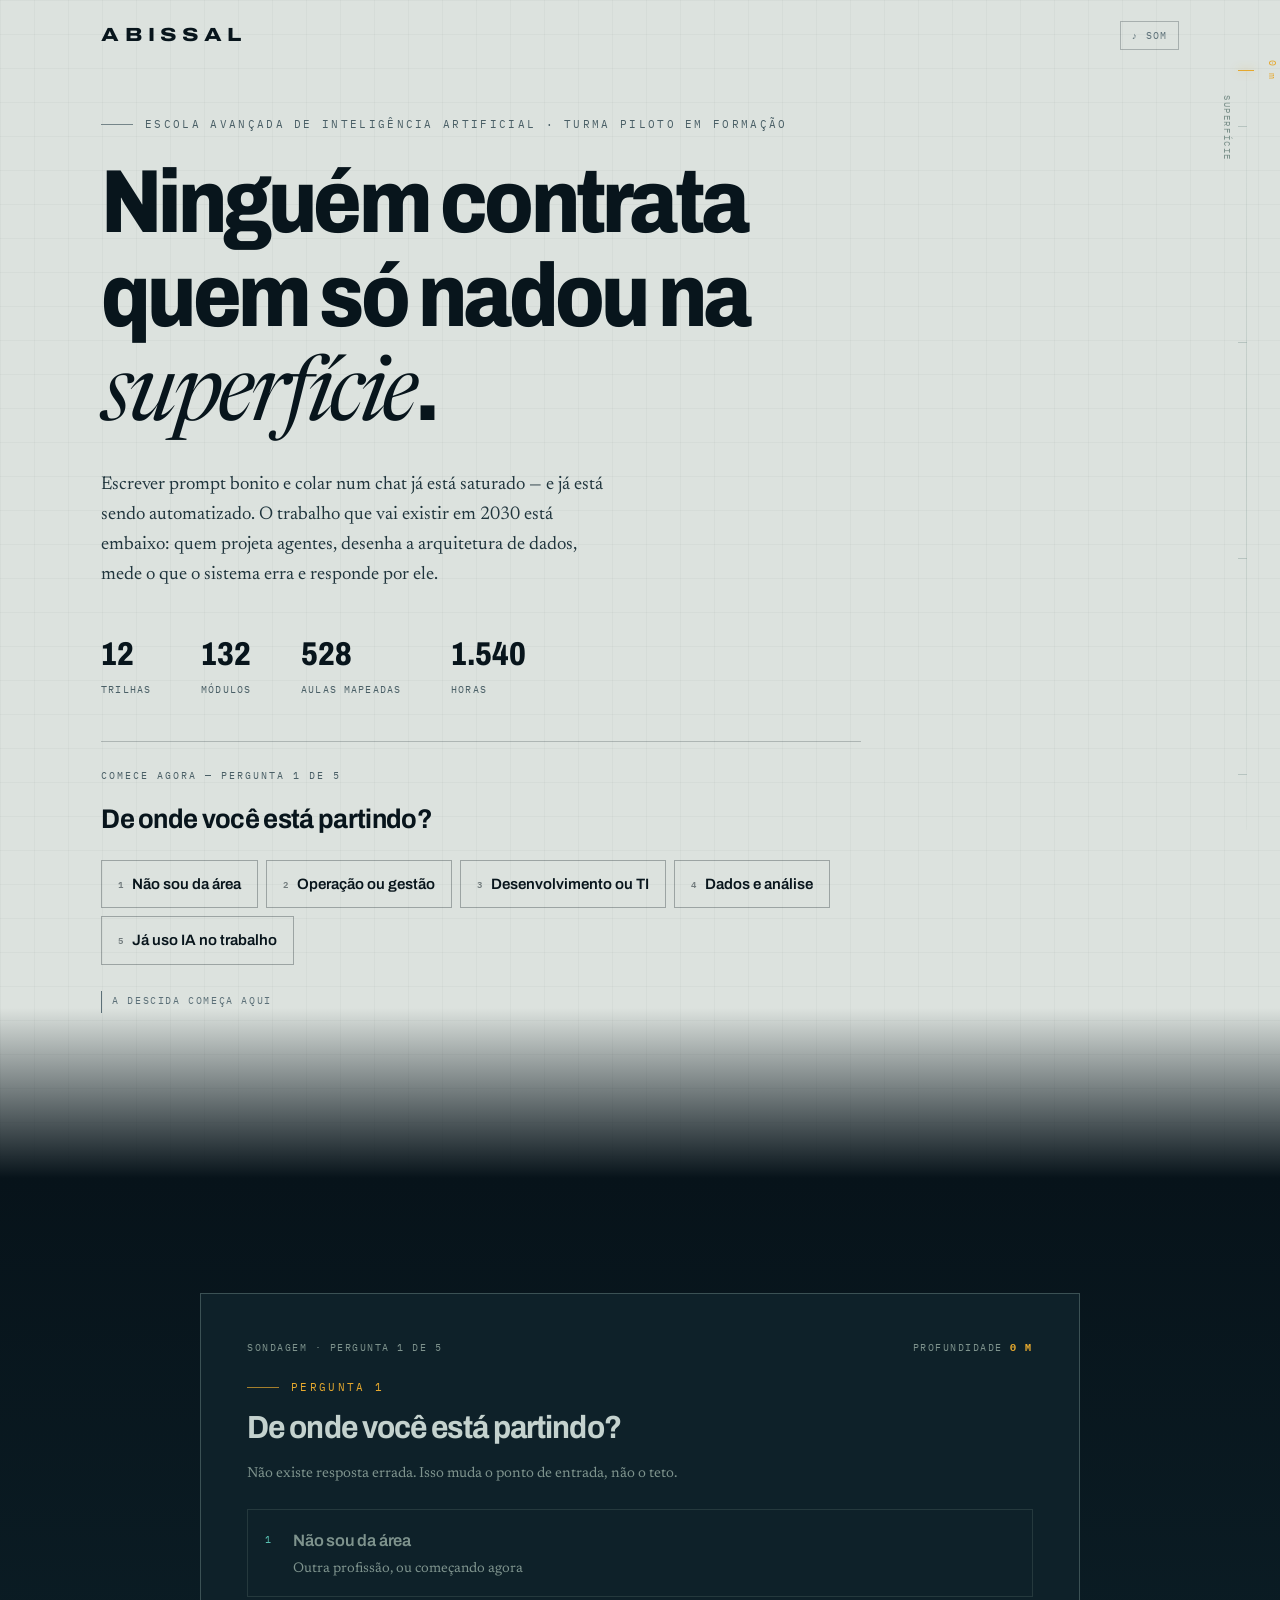
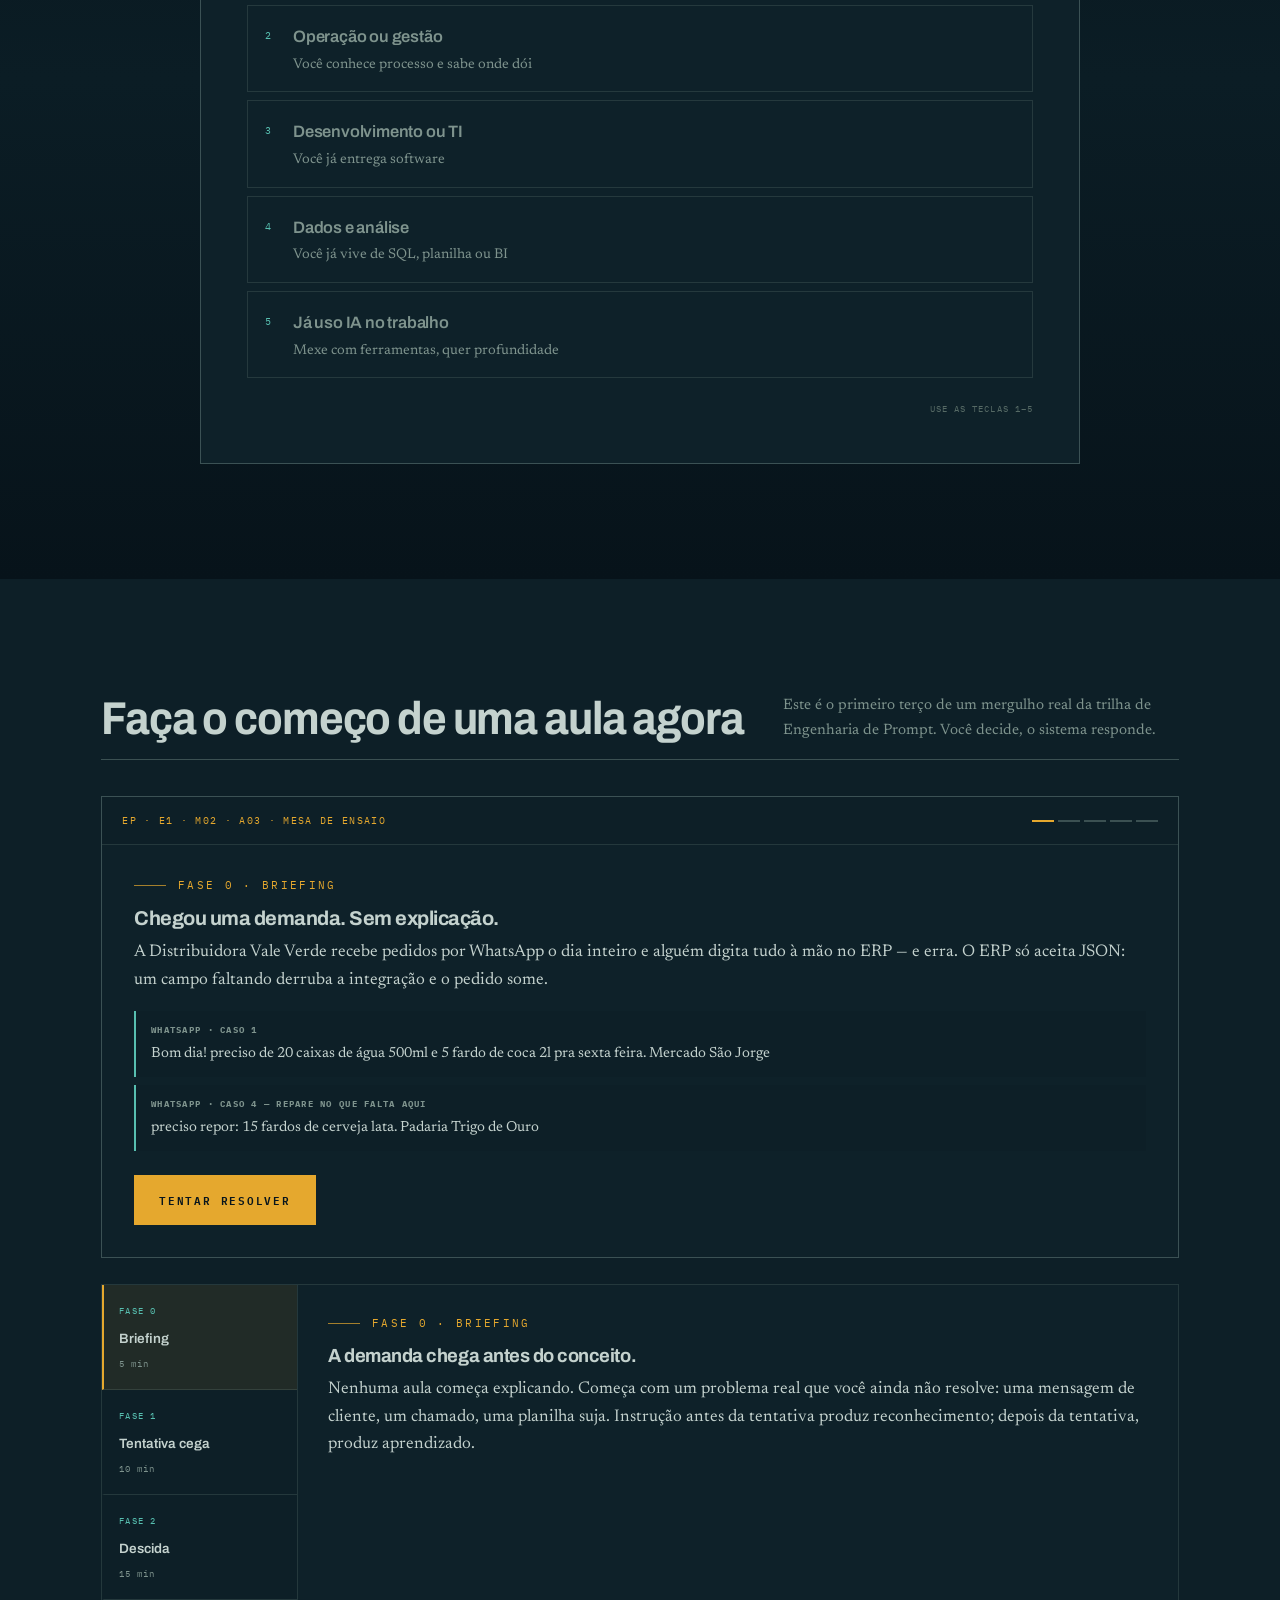
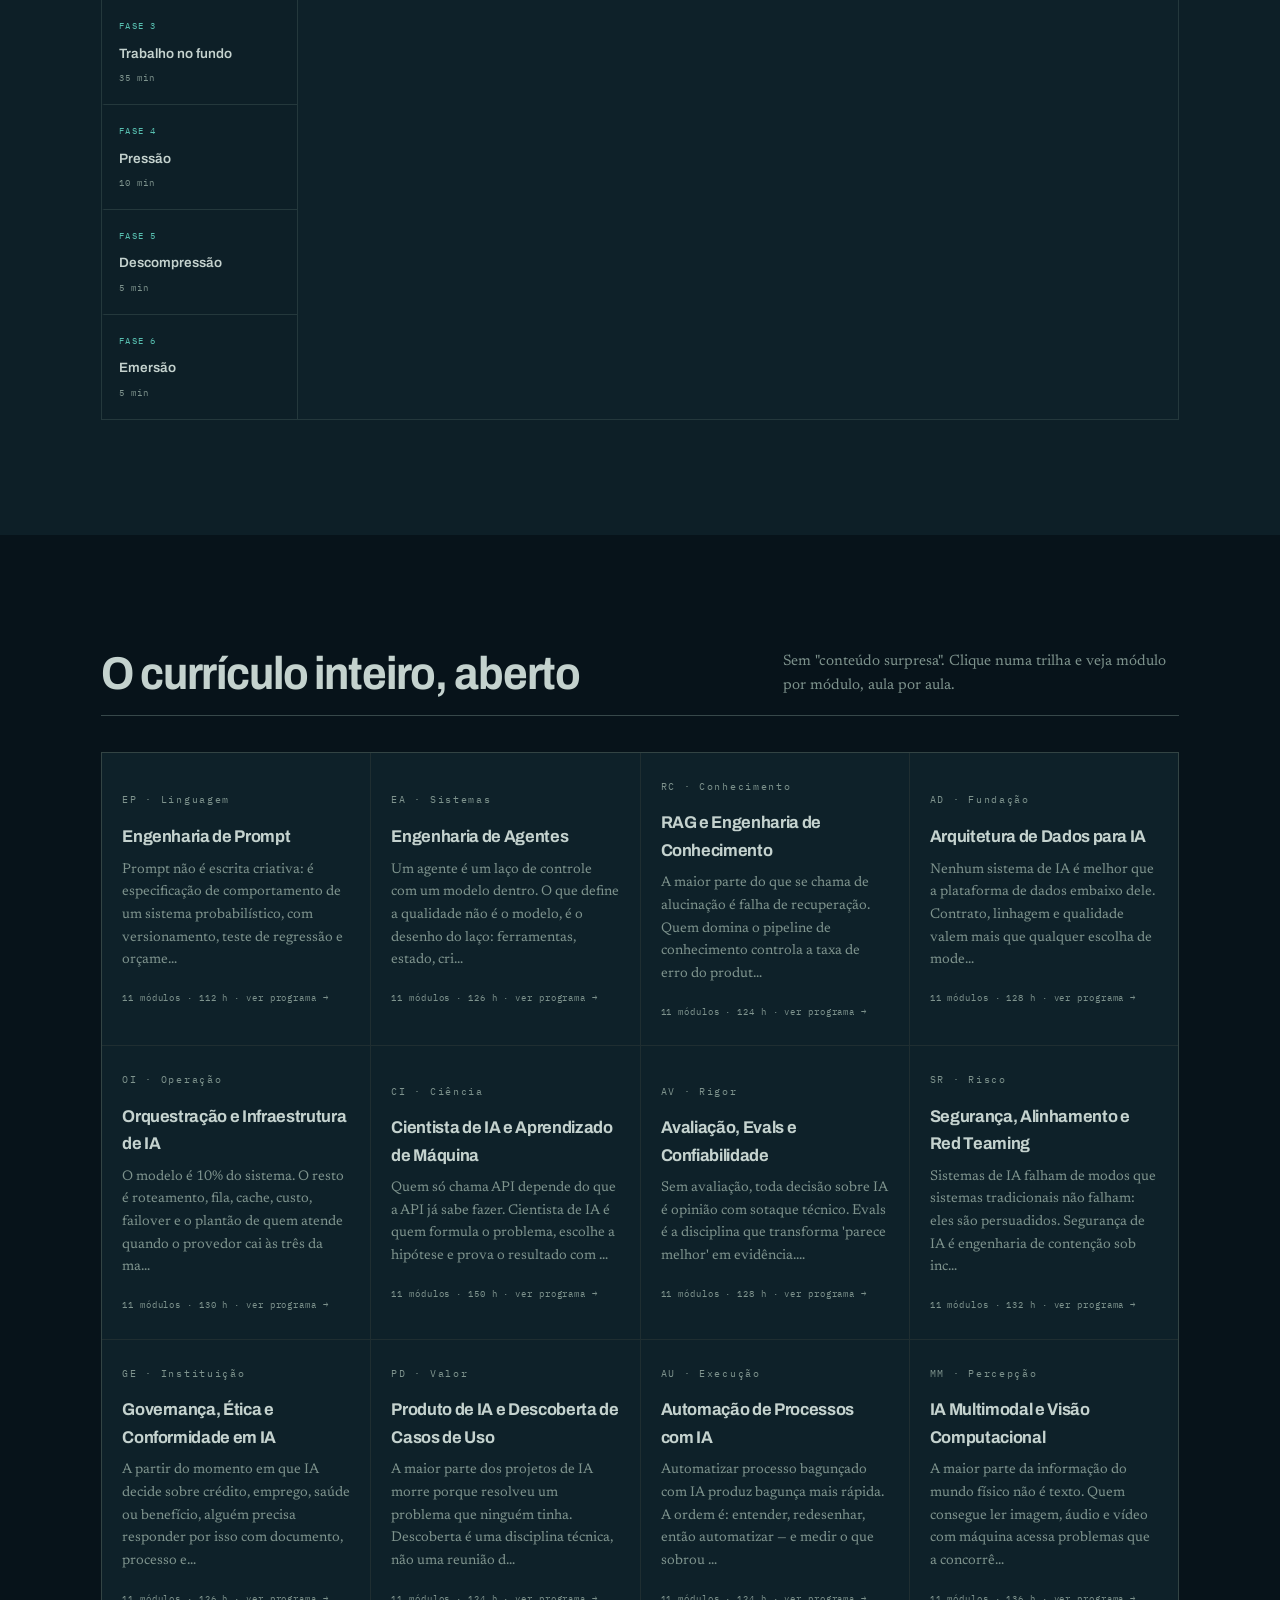
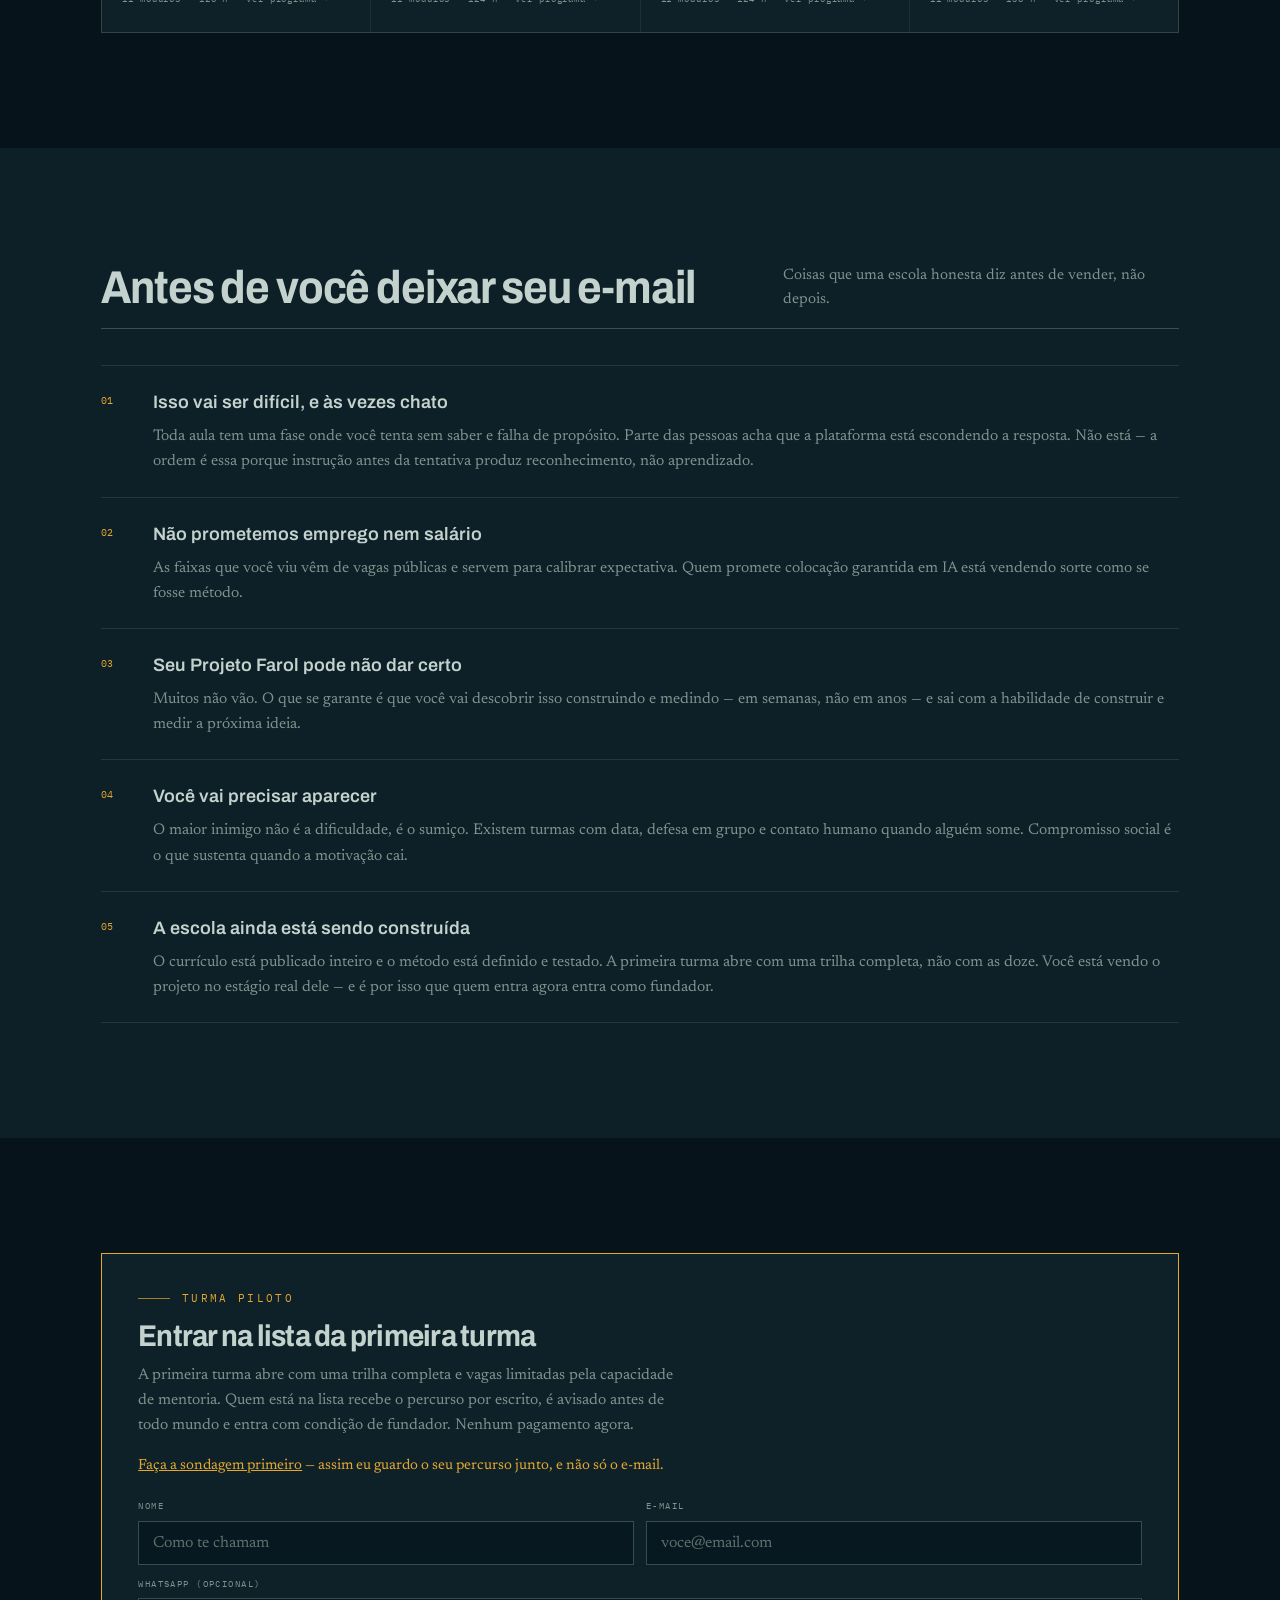
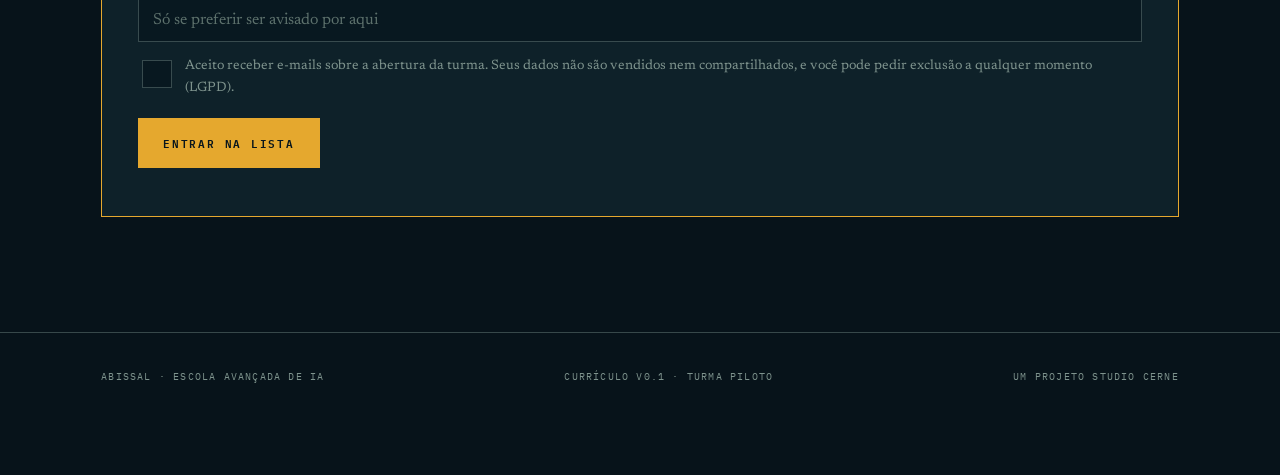
==== site/index.html @ 3be9b9fe "reorganiza arquivos em site/ e docs/ conforme CLAUDE.md O repo tinha tudo solto na raiz, divergindo " ====
<!DOCTYPE html>
<html lang="pt-BR">
<head>
<meta charset="utf-8">
<meta name="viewport" content="width=device-width, initial-scale=1">
<title>ABISSAL — Escola Avançada de Inteligência Artificial</title>
<meta name="description" content="Escola de IA com método de imersão. 12 trilhas, 132 módulos. Descubra seu percurso em 2 minutos.">
<meta property="og:title" content="ABISSAL — Escola Avançada de IA">
<meta property="og:description" content="Ninguém contrata quem só nadou na superfície.">
<link rel="preconnect" href="https://fonts.googleapis.com">
<link rel="preconnect" href="https://fonts.gstatic.com" crossorigin>
<link href="https://fonts.googleapis.com/css2?family=Archivo:wdth,wght@75..125,400..800&family=Newsreader:ital,opsz,wght@0,6..72,300..600;1,6..72,300..500&family=IBM+Plex+Mono:wght@400;500;600&display=swap" rel="stylesheet">
<link rel="stylesheet" href="assets/css/style.css">
</head>
<body>
<canvas id="snow" aria-hidden="true"></canvas>

<div class="gauge" aria-hidden="true">
 <div class="line"></div>
 <div class="tick" style="top:14%"></div><div class="tick" style="top:38%"></div>
 <div class="tick" style="top:62%"></div><div class="tick" style="top:86%"></div>
 <div class="cur" id="gCur"></div><div class="val" id="gVal">0 m</div>
 <div class="zone" id="gZone">Superfície</div>
</div>

<div class="hud" id="hud"><div class="in">
 <span class="bm">Abissal</span>
 <a class="lk" href="#diag">Percurso</a><a class="lk" href="#aula">Como é uma aula</a>
 <a class="lk" href="#curriculo">Currículo</a>
 <span class="sp"></span>
 <a class="btn pri" href="#lista">Entrar na lista</a>
</div></div>

<div class="surface">
 <div class="gridbg" aria-hidden="true"></div>
 <div class="wrap">
  <div class="top">
   <span class="brand">Abissal</span>
   <button class="snd" id="snd" aria-pressed="false">♪ som</button>
  </div>
  <header class="hero">
   <div class="eyebrow" style="color:#4a5f66">Escola Avançada de Inteligência Artificial · turma piloto em formação</div>
   <h1 style="margin-top:22px">Ninguém contrata quem só nadou na <em>superfície</em>.</h1>
   <p class="lead">Escrever prompt bonito e colar num chat já está saturado — e já está sendo
   automatizado. O trabalho que vai existir em 2030 está embaixo: quem projeta agentes, desenha a
   arquitetura de dados, mede o que o sistema erra e responde por ele.</p>
   <div class="hnums">
    <div><b data-n="12">0</b>trilhas</div><div><b data-n="132">0</b>módulos</div>
    <div><b data-n="528">0</b>aulas mapeadas</div><div><b data-n="1540">0</b>horas</div>
   </div>
   <div class="hq">
    <div class="lb">Comece agora — pergunta 1 de 5</div>
    <div class="qq">De onde você está partindo?</div>
    <div class="hopts" id="hopts"></div>
    <div class="hscroll"><i></i> a descida começa aqui</div>
   </div>
  </header>
 </div>
</div>

<section class="section" id="diag">
 <div class="wrap">
  <div class="dbox" id="dbox">
   <div class="dmeta"><span id="dm1">Sondagem</span><span id="dm2">profundidade <b>0 m</b></span></div>
   <div id="dstep"></div>
  </div>
 </div>
</section>

<section class="section rv" id="aula" style="background:var(--shelf)">
 <div class="wrap">
  <div class="sec-head">
   <h2>Faça o começo de uma aula agora</h2>
   <p>Este é o primeiro terço de um mergulho real da trilha de Engenharia de Prompt. Você decide, o sistema responde.</p>
  </div>
  <div class="lab">
   <div class="lab-h">
    <span class="st" id="labSt">EP · E1 · M02 · A03 · Mesa de Ensaio</span>
    <span class="pr" id="labPr"></span>
   </div>
   <div class="lab-b" id="labB"></div>
  </div>
  <div class="fases">
   <div class="fnav" id="fnav"></div>
   <div class="fbody" id="fbody"></div>
  </div>
 </div>
</section>

<section class="section rv" id="curriculo">
 <div class="wrap">
  <div class="sec-head">
   <h2>O currículo inteiro, aberto</h2>
   <p>Sem "conteúdo surpresa". Clique numa trilha e veja módulo por módulo, aula por aula.</p>
  </div>
  <div class="tgrid" id="tgrid"></div>
 </div>
</section>

<section class="section rv" style="background:var(--shelf)">
 <div class="wrap">
  <div class="sec-head">
   <h2>Antes de você deixar seu e-mail</h2>
   <p>Coisas que uma escola honesta diz antes de vender, não depois.</p>
  </div>
  <div class="vlist" id="vlist"></div>
 </div>
</section>

<section class="section rv" id="lista"><div class="wrap"><div id="formHolder"></div></div></section>

<footer><div class="wrap"><div class="foot">
 <span>Abissal · Escola Avançada de IA</span>
 <span>Currículo v0.1 · turma piloto</span>
 <span>Um projeto Studio Cerne</span>
</div></div></footer>

<div class="cta" id="cta">
 <span class="t">Seu percurso está montado<b id="ctaT">—</b></span>
 <a class="btn pri" href="#lista">Guardar</a>
</div>

<dialog id="dlg"><div class="dlg-h"><div id="dlgTitle"></div>
 <button class="mono" id="dlgX" style="color:var(--dim)">fechar ✕</button></div>
 <div class="dlg-b" id="dlgBody"></div></dialog>

<script src="data/curriculo.js"></script>
<script src="assets/js/app.js"></script>
</body></html>
---- site/assets/css/style.css ----
:root{
 --paper:#DCE2DE;--ink:#08151C;--abyss:#07131A;--card:#0E2129;--shelf:#0D1F27;--slope:#122A33;
 --txt:#C4D2CE;--dim:#7E938D;--hair:rgba(129,153,147,.2);--hair2:rgba(129,153,147,.4);
 --sulfur:#E5A82E;--hydro:#57BFB0;--alert:#D9614A;
 --disp:"Archivo",sans-serif;--body:"Newsreader",Georgia,serif;--mono:"IBM Plex Mono",monospace;
 --ease:cubic-bezier(.2,.7,.2,1);
}
*{box-sizing:border-box}
html{scroll-behavior:smooth}
body{margin:0;background:var(--abyss);color:var(--txt);font-family:var(--body);font-size:17px;line-height:1.62;-webkit-font-smoothing:antialiased;overflow-x:hidden}
h1,h2,h3,h4{font-family:var(--disp);margin:0;font-weight:700;letter-spacing:-.025em;font-variation-settings:"wdth" 100;line-height:1.05}
p{margin:0 0 1em}button{font:inherit;color:inherit;background:none;border:0;cursor:pointer}
a{color:inherit}::selection{background:var(--sulfur);color:var(--ink)}
:focus-visible{outline:2px solid var(--hydro);outline-offset:3px}
.wrap{max-width:1180px;margin:0 auto;padding:0 clamp(18px,4vw,52px)}
.mono{font-family:var(--mono);font-size:10.5px;letter-spacing:.16em;text-transform:uppercase}
.eyebrow{font-family:var(--mono);font-size:10.5px;letter-spacing:.22em;text-transform:uppercase;color:var(--sulfur);display:flex;align-items:center;gap:12px}
.eyebrow::before{content:"";width:32px;height:1px;background:currentColor;opacity:.7}
.section{padding:clamp(60px,9vw,120px) 0;position:relative}
.sec-head{border-bottom:1px solid var(--hair2);padding-bottom:16px;margin-bottom:36px;display:flex;justify-content:space-between;align-items:flex-end;gap:22px;flex-wrap:wrap}
.sec-head h2{font-size:clamp(27px,3.8vw,46px);font-variation-settings:"wdth" 90}
.sec-head p{margin:0;max-width:44ch;color:var(--dim);font-size:15px}
.btn{font-family:var(--mono);font-size:11px;letter-spacing:.16em;text-transform:uppercase;padding:15px 24px;border:1px solid currentColor;display:inline-block;text-decoration:none;transition:.18s var(--ease)}
.btn.pri{background:var(--sulfur);border-color:var(--sulfur);color:var(--ink);font-weight:600}
.btn.pri:hover{background:#f4bf51;transform:translateY(-1px)}
.btn.gh:hover{color:var(--sulfur);transform:translateY(-1px)}
.btn[disabled]{opacity:.4;cursor:not-allowed;transform:none}

/* ---- canvas de neve marinha ---- */
#snow{position:fixed;inset:0;z-index:0;pointer-events:none;opacity:.5}
.section,.surface,footer{position:relative;z-index:1}

/* ---- medidor de profundidade ---- */
.gauge{position:fixed;right:0;top:0;bottom:0;width:66px;z-index:40;pointer-events:none;display:flex;flex-direction:column;align-items:center;justify-content:center}
.gauge .line{position:absolute;right:33px;top:70px;bottom:70px;width:1px;background:linear-gradient(180deg,rgba(129,153,147,.05),rgba(129,153,147,.32),rgba(129,153,147,.05))}
.gauge .tick{position:absolute;right:33px;width:9px;height:1px;background:var(--hair2)}
.gauge .cur{position:absolute;right:26px;width:16px;height:1px;background:var(--sulfur);transition:top .12s linear;box-shadow:0 0 8px rgba(229,168,46,.7)}
.gauge .val{position:absolute;right:0;font-family:var(--mono);font-size:10px;color:var(--sulfur);transform:translateY(-50%);transition:top .12s linear;letter-spacing:.06em;writing-mode:vertical-rl}
.gauge .zone{position:absolute;right:46px;font-family:var(--mono);font-size:8.5px;color:var(--dim);letter-spacing:.18em;text-transform:uppercase;writing-mode:vertical-rl;transform:translateY(-50%);transition:top .3s var(--ease),opacity .3s}

/* ---- barra fixa ---- */
.hud{position:fixed;top:0;left:0;right:0;z-index:50;background:rgba(7,19,26,.9);backdrop-filter:blur(10px);border-bottom:1px solid var(--hair);transform:translateY(-100%);transition:transform .3s var(--ease)}
.hud.on{transform:none}
.hud .in{display:flex;align-items:center;gap:16px;padding:11px clamp(18px,4vw,52px);max-width:1180px;margin:0 auto}
.hud .bm{font-family:var(--disp);font-weight:800;font-variation-settings:"wdth" 125;font-size:13px;letter-spacing:.28em;text-transform:uppercase}
.hud .sp{flex:1}
.hud .lk{font-family:var(--mono);font-size:10px;letter-spacing:.14em;text-transform:uppercase;color:var(--dim);text-decoration:none}
.hud .lk:hover{color:var(--txt)}
.hud .btn{padding:9px 15px;font-size:9.5px}
@media(max-width:720px){.hud .lk{display:none}}

/* ---- hero ---- */
.surface{background:var(--paper);color:var(--ink);overflow:hidden}
.gridbg{position:absolute;inset:0;opacity:.42;background-image:linear-gradient(rgba(8,21,28,.07) 1px,transparent 1px),linear-gradient(90deg,rgba(8,21,28,.07) 1px,transparent 1px);background-size:34px 34px}
.surface::after{content:"";position:absolute;left:0;right:0;bottom:0;height:170px;background:linear-gradient(180deg,transparent,var(--abyss));pointer-events:none}
.top{position:relative;display:flex;justify-content:space-between;align-items:center;gap:16px;padding:20px 0;flex-wrap:wrap}
.brand{font-family:var(--disp);font-weight:800;font-variation-settings:"wdth" 125;font-size:19px;letter-spacing:.3em;text-transform:uppercase}
.snd{font-family:var(--mono);font-size:9.5px;letter-spacing:.14em;text-transform:uppercase;color:#5c7078;border:1px solid rgba(8,21,28,.25);padding:6px 10px;transition:.15s}
.snd:hover{border-color:var(--ink);color:var(--ink)}
.snd[aria-pressed="true"]{background:var(--ink);color:var(--paper);border-color:var(--ink)}
.hero{position:relative;padding:clamp(26px,5vh,64px) 0 165px}
.hero h1{font-size:clamp(36px,7vw,92px);font-weight:800;font-variation-settings:"wdth" 86;letter-spacing:-.042em;max-width:15ch}
.hero h1 em{font-family:var(--body);font-style:italic;font-weight:400}
.hero .lead{font-size:clamp(16.5px,1.45vw,19.5px);max-width:52ch;margin-top:24px;color:#20353d}
.hnums{display:flex;gap:clamp(18px,4vw,50px);margin-top:38px;flex-wrap:wrap}
.hnums div{font-family:var(--mono);font-size:9.5px;letter-spacing:.12em;color:#4a5f66;text-transform:uppercase}
.hnums b{display:block;font-family:var(--disp);font-size:clamp(23px,3vw,33px);font-weight:800;font-variation-settings:"wdth" 78;color:var(--ink);letter-spacing:0}
/* pergunta no hero */
.hq{margin-top:44px;border-top:1px solid rgba(8,21,28,.22);padding-top:26px;max-width:760px}
.hq .lb{font-family:var(--mono);font-size:10px;letter-spacing:.2em;text-transform:uppercase;color:#4a5f66;margin-bottom:14px}
.hq .qq{font-family:var(--disp);font-size:clamp(20px,2.5vw,27px);font-weight:700;font-variation-settings:"wdth" 94;letter-spacing:-.025em;margin-bottom:18px}
.hopts{display:flex;flex-wrap:wrap;gap:8px}
.hopt{border:1px solid rgba(8,21,28,.3);padding:11px 16px;font-family:var(--disp);font-size:15px;font-weight:600;font-variation-settings:"wdth" 100;transition:.16s var(--ease);display:flex;align-items:center;gap:9px}
.hopt .kb{font-family:var(--mono);font-size:9px;opacity:.5}
.hopt:hover{background:var(--ink);color:var(--paper);border-color:var(--ink);transform:translateY(-2px)}
.hscroll{margin-top:26px;font-family:var(--mono);font-size:10px;letter-spacing:.16em;text-transform:uppercase;color:#5c7078;display:flex;align-items:center;gap:10px}
.hscroll i{display:block;width:1px;height:22px;background:#5c7078;animation:drop 2.2s infinite var(--ease)}
@keyframes drop{0%{transform:scaleY(.2);transform-origin:top;opacity:.3}50%{transform:scaleY(1);opacity:1}100%{transform:scaleY(.2);transform-origin:bottom;opacity:.3}}

/* ---- revelação ao rolar ---- */
.rv{opacity:0;transform:translateY(22px);transition:opacity .6s var(--ease),transform .6s var(--ease)}
.rv.in{opacity:1;transform:none}

/* ---- diagnóstico ---- */
#diag{background:linear-gradient(180deg,var(--abyss),#0B1D25 50%,var(--abyss))}
.dbox{border:1px solid var(--hair2);background:var(--card);padding:clamp(22px,3.6vw,46px);max-width:880px;margin:0 auto;position:relative;overflow:hidden}
.dbox::before{content:"";position:absolute;top:0;left:0;height:2px;background:var(--sulfur);width:var(--p,0%);transition:width .45s var(--ease)}
.dmeta{display:flex;justify-content:space-between;font-family:var(--mono);font-size:9.5px;letter-spacing:.16em;text-transform:uppercase;color:var(--dim);margin-bottom:24px}
.dmeta b{color:var(--sulfur)}
.dstep{animation:fade .4s var(--ease) both}
@keyframes fade{from{opacity:0;transform:translateY(14px)}to{opacity:1;transform:none}}
.dstep .q{font-family:var(--disp);font-size:clamp(22px,2.9vw,32px);font-weight:700;font-variation-settings:"wdth" 92;letter-spacing:-.028em;margin:6px 0 8px}
.dstep .hint{color:var(--dim);font-size:14.5px;margin-bottom:24px;max-width:56ch}
.opts{display:grid;gap:8px}
.opt{text-align:left;border:1px solid var(--hair);padding:15px 17px;transition:.16s var(--ease);display:flex;gap:14px;align-items:flex-start;animation:fade .4s var(--ease) both}
.opt:hover{border-color:var(--sulfur);background:rgba(229,168,46,.07);transform:translateX(4px)}
.opt.sel{border-color:var(--sulfur);background:rgba(229,168,46,.11)}
.opt .kb{font-family:var(--mono);font-size:10px;color:var(--hydro);padding-top:4px;min-width:14px}
.opt b{font-family:var(--disp);font-size:16.5px;font-weight:600;font-variation-settings:"wdth" 100;display:block;letter-spacing:-.012em}
.opt span{font-size:14px;color:var(--dim);display:block;margin-top:3px}
textarea,input{width:100%;background:#081820;border:1px solid var(--hair2);color:var(--txt);font-family:var(--body);font-size:16px;padding:13px 14px;transition:border-color .15s}
textarea:focus,input:focus{border-color:var(--hydro)}
textarea{min-height:120px;resize:vertical;line-height:1.55}
input::placeholder,textarea::placeholder{color:#5d716c}
.dnav{display:flex;justify-content:space-between;gap:12px;margin-top:24px;align-items:center;flex-wrap:wrap}
.dback{font-family:var(--mono);font-size:10px;letter-spacing:.14em;color:var(--dim);text-transform:uppercase}
.dback:hover{color:var(--txt)}
.kbtip{font-family:var(--mono);font-size:9px;letter-spacing:.12em;color:#566a65;text-transform:uppercase}

/* sondagem */
.sonda{font-family:var(--mono);font-size:12.5px;line-height:2.1;color:var(--dim);min-height:150px}
.sonda div{opacity:0;animation:tin .35s var(--ease) forwards}
.sonda b{color:var(--hydro)}
@keyframes tin{from{opacity:0;transform:translateX(-8px)}to{opacity:1;transform:none}}
.pulse{display:inline-block;width:6px;height:6px;background:var(--sulfur);border-radius:50%;margin-right:9px;animation:pl 1.1s infinite}
@keyframes pl{0%,100%{opacity:.25}50%{opacity:1}}

/* resultado */
.res-h{border-left:2px solid var(--sulfur);padding-left:20px;margin-bottom:28px}
.res-h .k{font-family:var(--mono);font-size:10px;letter-spacing:.2em;color:var(--sulfur);text-transform:uppercase}
.res-h h3{font-size:clamp(25px,3.6vw,40px);margin:10px 0 8px;font-variation-settings:"wdth" 88}
.res-h p{margin:0;color:var(--dim);font-size:15.5px}
.stg{animation:fade .5s var(--ease) both}
.grid2{display:grid;grid-template-columns:repeat(auto-fit,minmax(240px,1fr));gap:1px;background:var(--hair);border:1px solid var(--hair);margin-bottom:22px}
.grid2>div{background:var(--card);padding:18px 20px}
.grid2 dt{font-family:var(--mono);font-size:9px;letter-spacing:.16em;color:var(--dim);text-transform:uppercase;margin-bottom:8px}
.grid2 dd{margin:0;font-family:var(--disp);font-size:17px;font-weight:600;font-variation-settings:"wdth" 100}
.grid2 dd small{display:block;font-family:var(--body);font-size:13.5px;font-weight:400;color:var(--dim);margin-top:4px;font-style:italic}
.mlist{border:1px solid var(--hair);margin-bottom:22px}
.mrow{display:flex;gap:14px;padding:15px 18px;border-bottom:1px solid var(--hair);align-items:baseline}
.mrow:last-child{border-bottom:0}
.mrow .n{font-family:var(--mono);font-size:10px;color:var(--hydro);min-width:52px;letter-spacing:.08em}
.mrow b{font-family:var(--disp);font-size:16px;font-weight:600;font-variation-settings:"wdth" 100;display:block;letter-spacing:-.01em}
.mrow span{font-size:14px;color:var(--dim);display:block;margin-top:3px}
.mrow .h{font-family:var(--mono);font-size:10px;color:var(--dim);margin-left:auto;white-space:nowrap}
.nota{border-left:2px solid var(--sulfur);background:rgba(229,168,46,.06);padding:15px 18px;font-size:15px;margin-bottom:22px}
.nota b{font-family:var(--disp);display:block;margin-bottom:6px;font-variation-settings:"wdth" 100}
.aviso{border-left-color:var(--alert);background:rgba(217,97,74,.07)}
.cargos{display:grid;grid-template-columns:repeat(auto-fit,minmax(212px,1fr));gap:1px;background:var(--hair);border:1px solid var(--hair)}
.cargo{background:var(--card);padding:16px 18px}
.cargo b{font-family:var(--disp);font-size:15px;font-weight:600;font-variation-settings:"wdth" 100;display:block}
.cargo .fx{font-family:var(--mono);font-size:12px;color:var(--sulfur);display:block;margin:7px 0 5px}
.cargo p{font-size:13.5px;color:var(--dim);margin:0}

/* ---- laboratório ---- */
.lab{border:1px solid var(--hair2);background:var(--card)}
.lab-h{padding:16px 20px;border-bottom:1px solid var(--hair);display:flex;gap:14px;align-items:center;background:var(--shelf);flex-wrap:wrap}
.lab-h .st{font-family:var(--mono);font-size:9.5px;letter-spacing:.14em;text-transform:uppercase;color:var(--sulfur)}
.lab-h .pr{margin-left:auto;display:flex;gap:4px}
.lab-h .pr i{width:22px;height:2px;background:var(--hair2);display:block}
.lab-h .pr i.on{background:var(--sulfur)}
.lab-b{padding:clamp(20px,2.8vw,32px)}
.zap{background:var(--shelf);border-left:2px solid var(--hydro);padding:12px 15px;margin-bottom:8px;font-size:14.5px}
.zap b{font-family:var(--mono);font-size:9px;letter-spacing:.14em;color:var(--dim);display:block;margin-bottom:4px;text-transform:uppercase}
.pick{text-align:left;width:100%;border:1px solid var(--hair);padding:14px 16px;margin-bottom:8px;transition:.16s var(--ease);font-family:var(--mono);font-size:13px;line-height:1.55;display:flex;gap:12px}
.pick:hover{border-color:var(--sulfur);background:rgba(229,168,46,.06);transform:translateX(4px)}
.pick .kb{color:var(--hydro);font-size:10px;flex:none;padding-top:2px}
.saida{font-family:var(--mono);font-size:11.5px;white-space:pre-wrap;background:#081820;border:1px solid var(--hair);padding:12px;margin:8px 0;overflow-x:auto;line-height:1.6;animation:fade .4s var(--ease) both}
.vchk{display:flex;gap:11px;padding:9px 0;border-bottom:1px solid var(--hair);animation:fade .4s var(--ease) both}
.vchk:last-child{border-bottom:0}
.vchk .mk{font-family:var(--mono);font-size:13px;width:16px;flex:none}
.vchk b{font-family:var(--disp);font-size:14.5px;font-weight:600;font-variation-settings:"wdth" 100;display:block}
.vchk span{font-size:13.5px;color:var(--dim)}
.ok{color:var(--hydro)}.bad{color:var(--alert)}
.tag{font-family:var(--mono);font-size:9px;letter-spacing:.1em;padding:4px 8px;border:1px solid var(--hair2);display:inline-block;margin:0 5px 5px 0;text-transform:uppercase}
.tag.ok{color:var(--hydro);border-color:var(--hydro)}
.tag.bad{color:var(--alert);border-color:var(--alert)}

/* fases */
.fases{display:grid;grid-template-columns:196px 1fr;border:1px solid var(--hair);margin-top:26px}
.fnav{border-right:1px solid var(--hair);background:var(--shelf)}
.fbtn{display:block;width:100%;text-align:left;padding:12px 15px;border-left:2px solid transparent;border-bottom:1px solid var(--hair);transition:.14s}
.fbtn:last-child{border-bottom:0}
.fbtn:hover{background:rgba(87,191,176,.06)}
.fbtn[aria-current="true"]{border-left-color:var(--sulfur);background:rgba(229,168,46,.09)}
.fbtn .n{font-family:var(--mono);font-size:9px;color:var(--hydro);letter-spacing:.14em}
.fbtn b{font-family:var(--disp);font-size:13.5px;font-weight:600;display:block;margin-top:3px;font-variation-settings:"wdth" 100}
.fbtn span{font-family:var(--mono);font-size:9px;color:var(--dim);letter-spacing:.1em}
.fbody{padding:clamp(20px,2.6vw,30px);background:var(--card);min-height:300px}
.fbody h4{font-size:19px;margin-bottom:10px;font-variation-settings:"wdth" 96}

/* currículo */
.tgrid{display:grid;grid-template-columns:repeat(auto-fill,minmax(264px,1fr));gap:1px;background:var(--hair);border:1px solid var(--hair)}
.tcard{background:var(--card);padding:20px;text-align:left;transition:.18s var(--ease);display:block;width:100%;position:relative}
.tcard:hover{background:var(--slope)}
.tcard:hover .k{color:var(--sulfur)}
.tcard .k{font-family:var(--mono);font-size:9.5px;letter-spacing:.18em;color:var(--dim);transition:.18s}
.tcard b{font-family:var(--disp);font-size:17px;font-weight:700;display:block;margin:9px 0 8px;font-variation-settings:"wdth" 96;letter-spacing:-.02em}
.tcard p{font-size:14px;color:var(--dim);margin:0 0 12px}
.tcard .m{font-family:var(--mono);font-size:9px;color:var(--dim);letter-spacing:.1em}
.tcard.hl{outline:1px solid var(--sulfur);outline-offset:-1px}
.tcard .badge{position:absolute;top:12px;right:12px;font-family:var(--mono);font-size:8.5px;letter-spacing:.12em;color:var(--sulfur);border:1px solid var(--sulfur);padding:3px 7px}
dialog{background:var(--abyss);color:var(--txt);border:1px solid var(--hair2);max-width:820px;width:92vw;padding:0}
dialog::backdrop{background:rgba(4,10,14,.85);backdrop-filter:blur(3px)}
.dlg-h{padding:24px 26px 18px;border-bottom:1px solid var(--hair);display:flex;justify-content:space-between;gap:16px;align-items:flex-start}
.dlg-b{padding:22px 26px 30px;max-height:64vh;overflow:auto}
.est{border:1px solid var(--hair);margin-bottom:10px}
.est-h{padding:12px 16px;background:var(--shelf);font-family:var(--mono);font-size:10px;letter-spacing:.12em;display:flex;gap:12px;color:var(--sulfur)}
.est-h span{color:var(--dim);margin-left:auto}
.est-b{padding:6px 16px 12px}
.mmin{padding:11px 0;border-bottom:1px dashed var(--hair)}
.mmin:last-child{border-bottom:0}
.mmin b{font-family:var(--disp);font-size:15px;font-weight:600;font-variation-settings:"wdth" 100;display:block}
.mmin i{font-size:13.5px;color:var(--dim);font-style:normal;display:block;margin-top:2px}
.mmin u{display:block;margin-top:6px;font-family:var(--mono);font-size:10px;color:var(--dim);text-decoration:none;line-height:1.75}

/* verdades */
.vlist{border-top:1px solid var(--hair)}
.vitem{border-bottom:1px solid var(--hair);padding:22px 0;display:grid;grid-template-columns:34px 1fr;gap:18px}
.vitem .n{font-family:var(--mono);font-size:10px;color:var(--sulfur);padding-top:5px}
.vitem b{font-family:var(--disp);font-size:18px;font-weight:600;display:block;margin-bottom:7px;font-variation-settings:"wdth" 100}
.vitem p{margin:0;color:var(--dim);font-size:15.5px}

/* form */
.form{border:1px solid var(--sulfur);background:var(--card);padding:clamp(22px,3vw,36px)}
.form h3{font-size:clamp(21px,2.7vw,30px);font-variation-settings:"wdth" 92;margin-bottom:10px}
.fgrid{display:grid;gap:12px;grid-template-columns:1fr 1fr;margin:22px 0 14px}
.fgrid .full{grid-column:1/-1}
label.lbl{font-family:var(--mono);font-size:9px;letter-spacing:.16em;color:var(--dim);text-transform:uppercase;display:block;margin-bottom:7px}
.chkline{display:flex;gap:10px;align-items:flex-start;font-size:13.5px;color:var(--dim);margin-bottom:18px}
.chkline input{width:15px;height:15px;flex:none;margin-top:4px;appearance:none;border:1px solid var(--hair2);background:#081820;cursor:pointer}
.chkline input:checked{background:var(--hydro);border-color:var(--hydro);box-shadow:inset 0 0 0 3px var(--card)}
.msg{font-size:14px;margin-top:12px}

footer{border-top:1px solid var(--hair2);padding:36px 0 90px}
.foot{display:flex;justify-content:space-between;gap:20px;flex-wrap:wrap;font-family:var(--mono);font-size:10px;letter-spacing:.12em;color:var(--dim);text-transform:uppercase}

/* cta fixa mobile */
.cta{position:fixed;left:0;right:0;bottom:0;z-index:45;background:rgba(7,19,26,.95);backdrop-filter:blur(10px);border-top:1px solid var(--sulfur);padding:11px clamp(16px,4vw,52px);display:none;align-items:center;gap:14px}
.cta.on{display:flex}
.cta .t{font-family:var(--mono);font-size:9.5px;letter-spacing:.12em;text-transform:uppercase;color:var(--dim);flex:1}
.cta .t b{color:var(--txt);display:block;font-size:11px}

@media(max-width:820px){
 .gauge{width:42px}.gauge .line,.gauge .tick{right:20px}.gauge .cur{right:13px}
 .gauge .zone{display:none}.gauge .val{font-size:9px}
 .fases{grid-template-columns:1fr}
 .fnav{display:flex;overflow-x:auto;border-right:0;border-bottom:1px solid var(--hair)}
 .fbtn{min-width:128px;border-bottom:0;border-left:0;border-top:2px solid transparent}
 .fbtn[aria-current="true"]{border-left-color:transparent;border-top-color:var(--sulfur)}
 .fgrid{grid-template-columns:1fr}
 .kbtip{display:none}
 .wrap{padding-right:46px}
}
@media(prefers-reduced-motion:reduce){*{transition:none!important;animation:none!important}html{scroll-behavior:auto}#snow{display:none}}
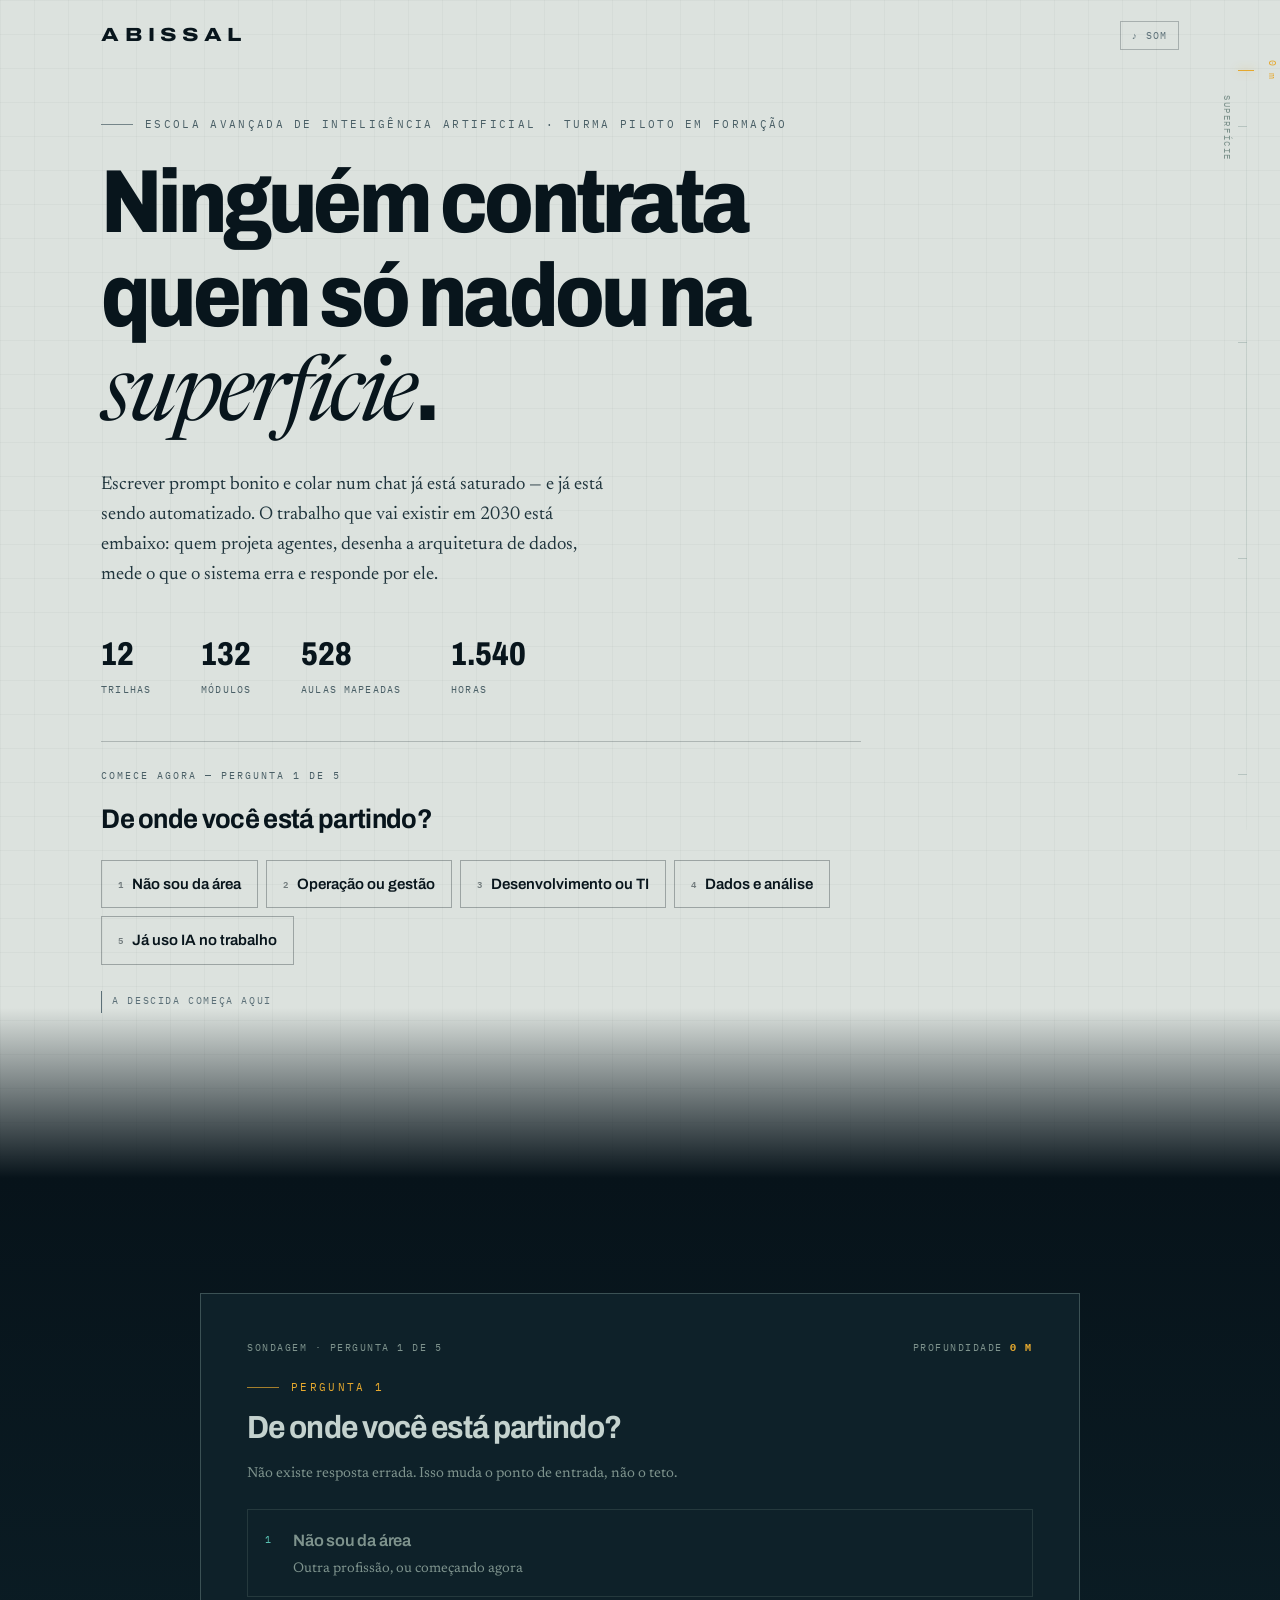
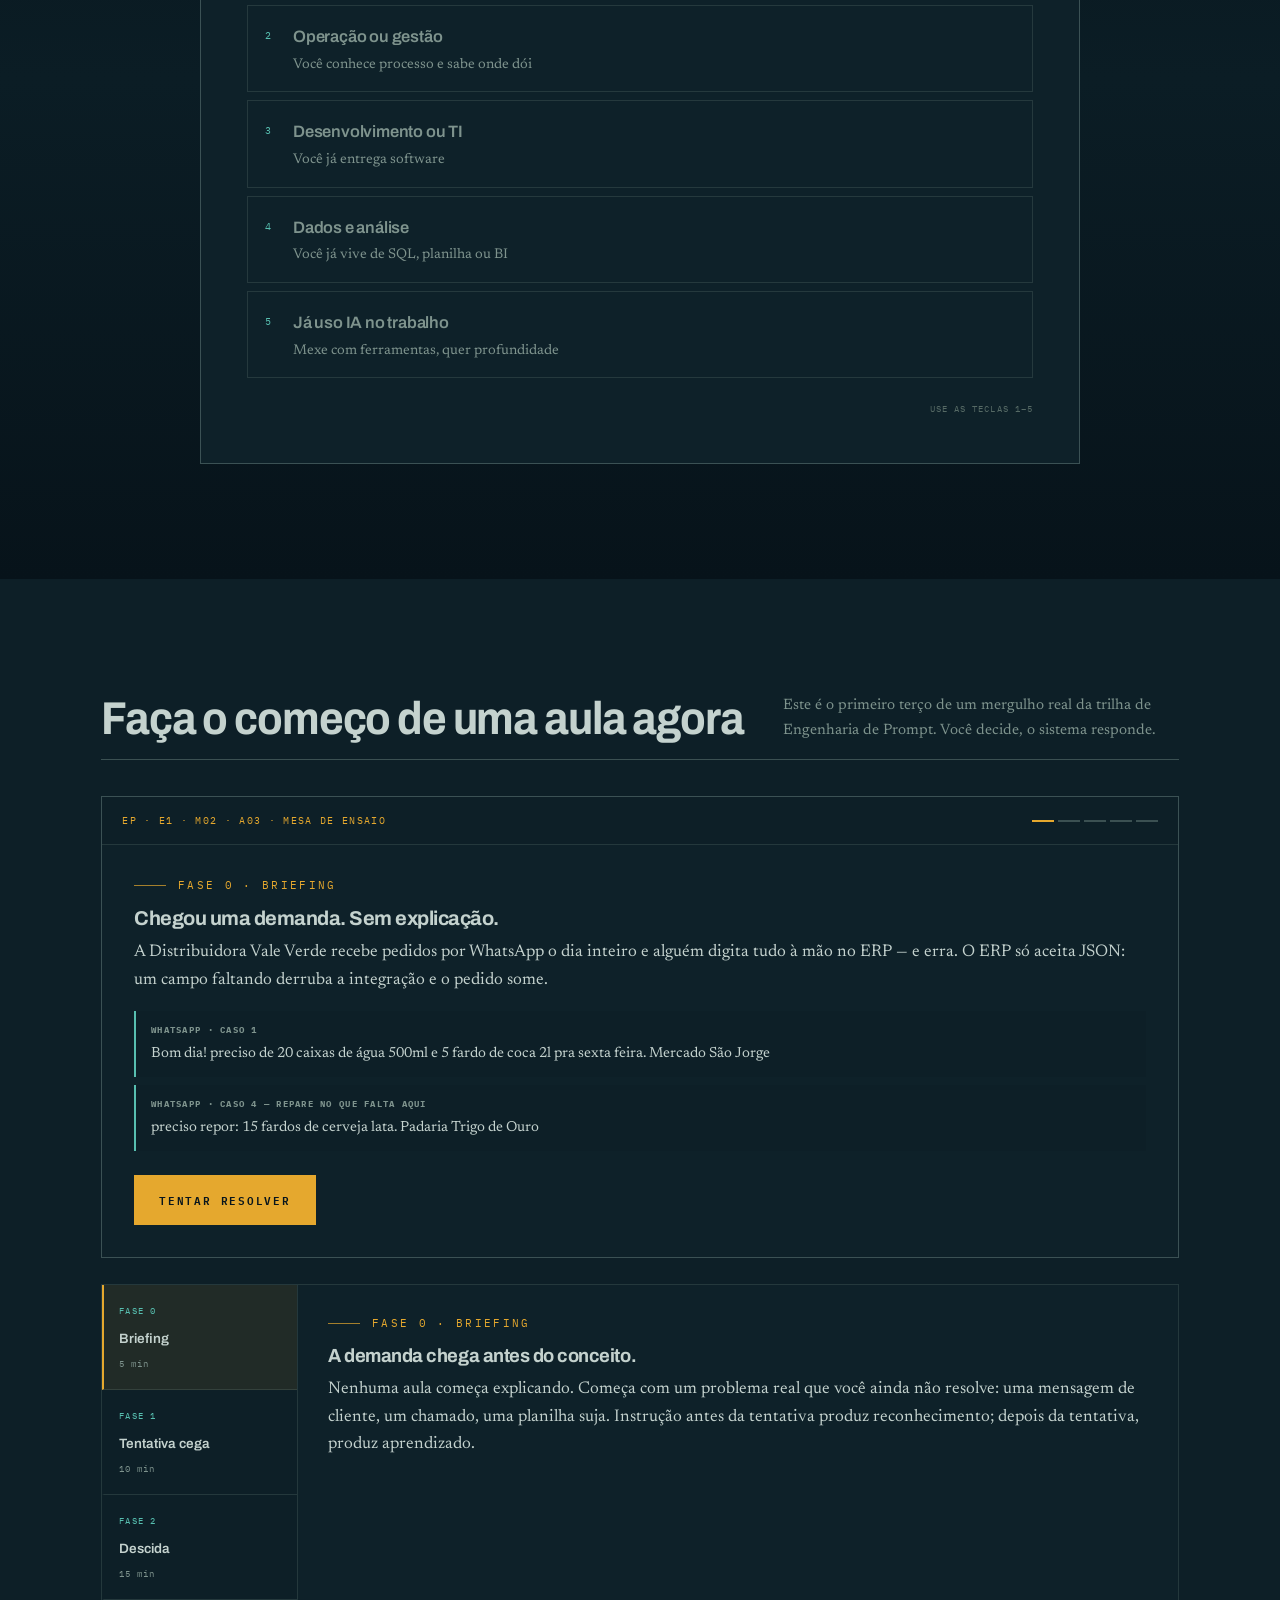
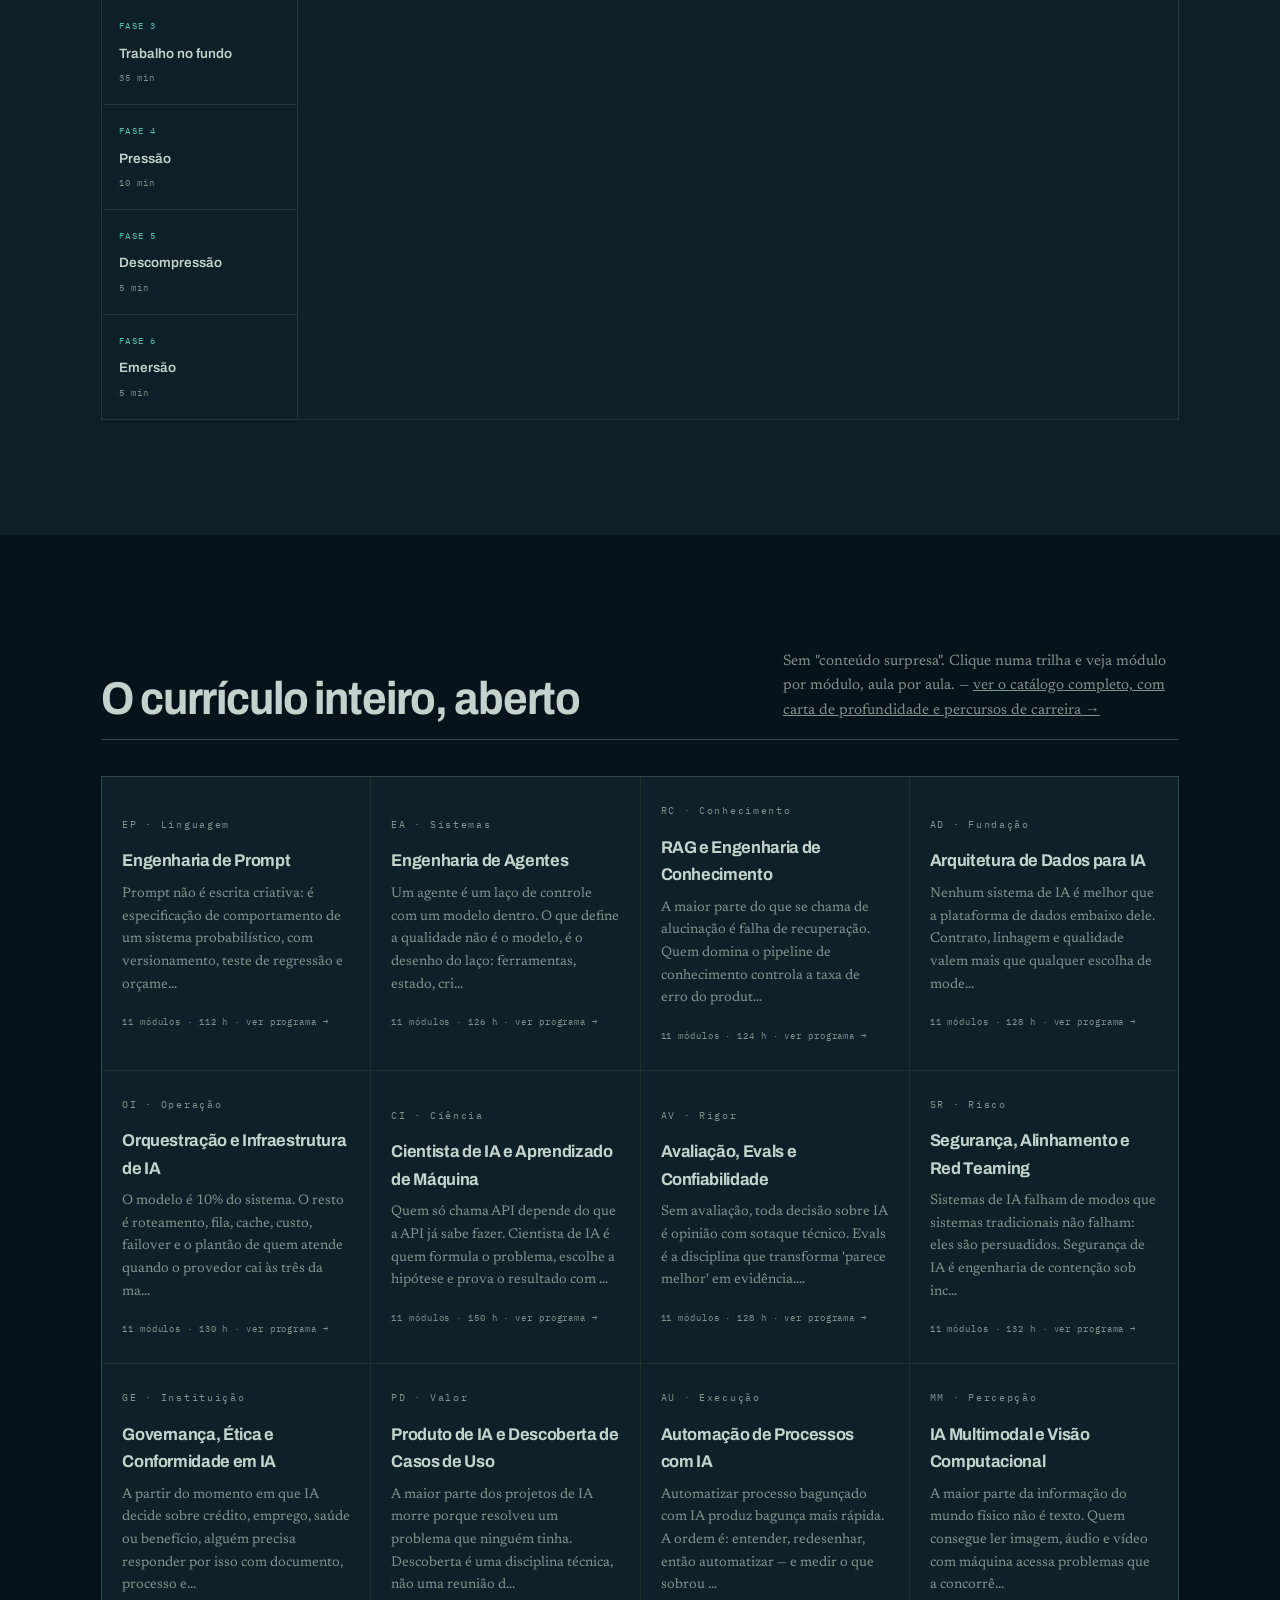
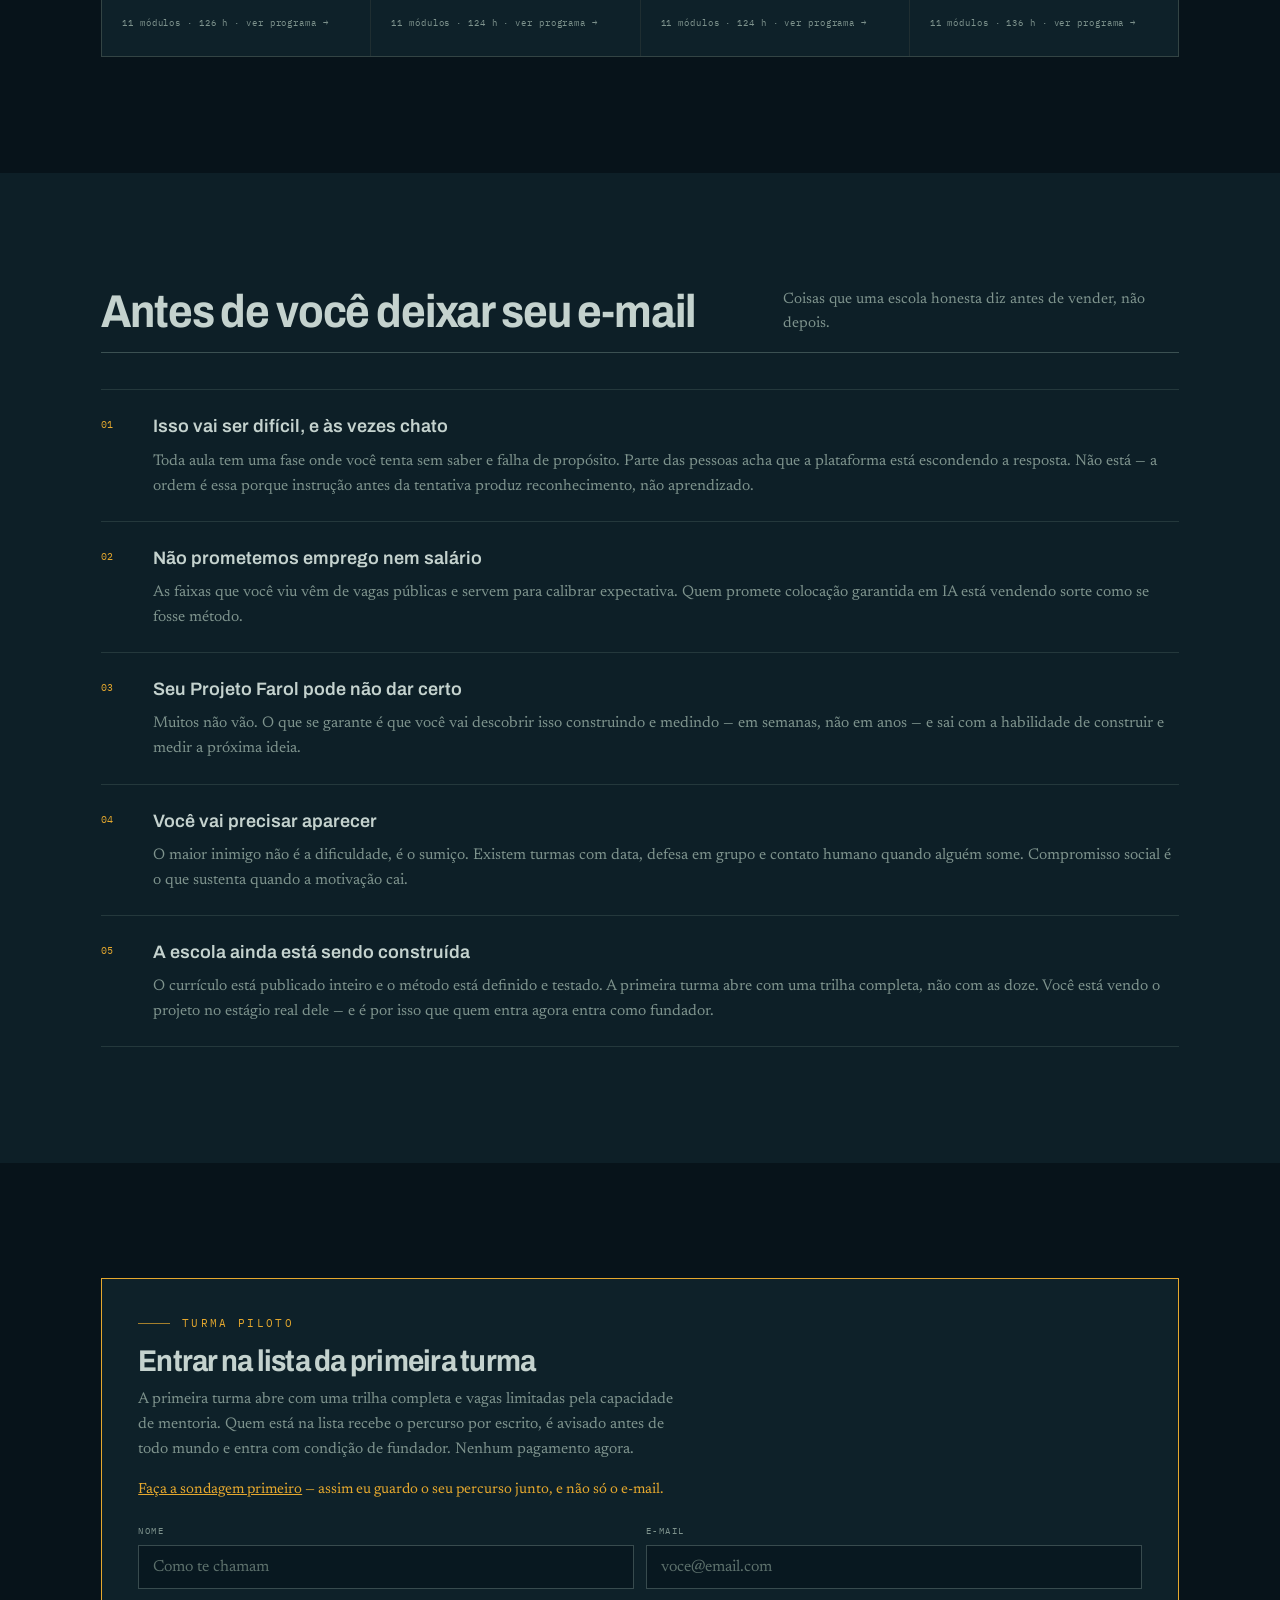
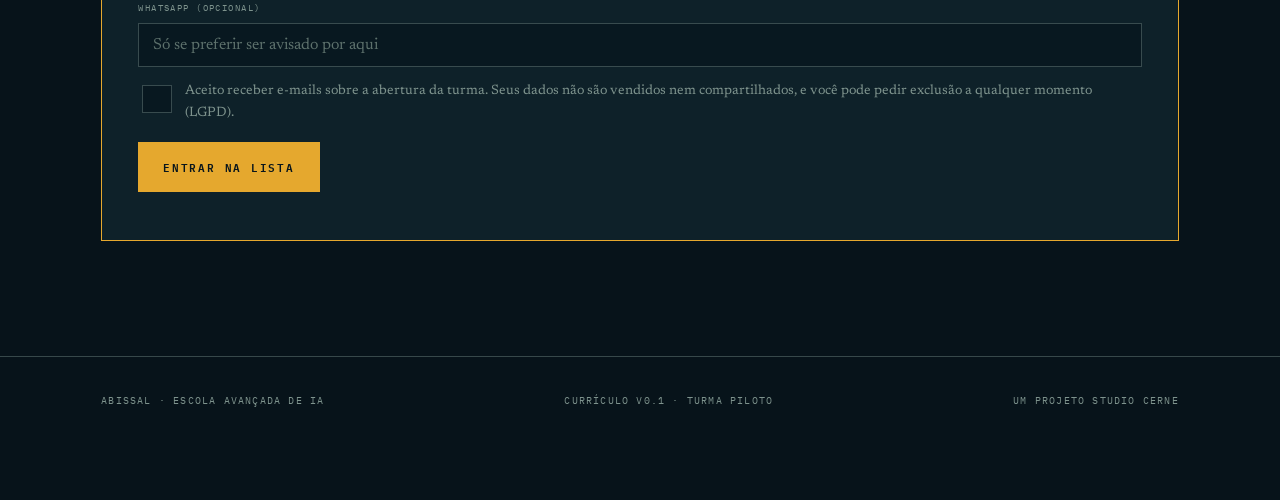
==== commit 65785ae1: "adiciona página de catálogo completo do currículo (site/curriculo.html) Nova página de catálogo acad" ====
--- a/site/index.html
+++ b/site/index.html
@@ -27,6 +27,7 @@
  <span class="bm">Abissal</span>
  <a class="lk" href="#diag">Percurso</a><a class="lk" href="#aula">Como é uma aula</a>
  <a class="lk" href="#curriculo">Currículo</a>
+ <a class="lk" href="curriculo.html">Catálogo completo</a>
  <span class="sp"></span>
  <a class="btn pri" href="#lista">Entrar na lista</a>
 </div></div>
@@ -91,7 +92,8 @@
  <div class="wrap">
   <div class="sec-head">
    <h2>O currículo inteiro, aberto</h2>
-   <p>Sem "conteúdo surpresa". Clique numa trilha e veja módulo por módulo, aula por aula.</p>
+   <p>Sem "conteúdo surpresa". Clique numa trilha e veja módulo por módulo, aula por aula. —
+   <a href="curriculo.html">ver o catálogo completo, com carta de profundidade e percursos de carreira →</a></p>
   </div>
   <div class="tgrid" id="tgrid"></div>
  </div>
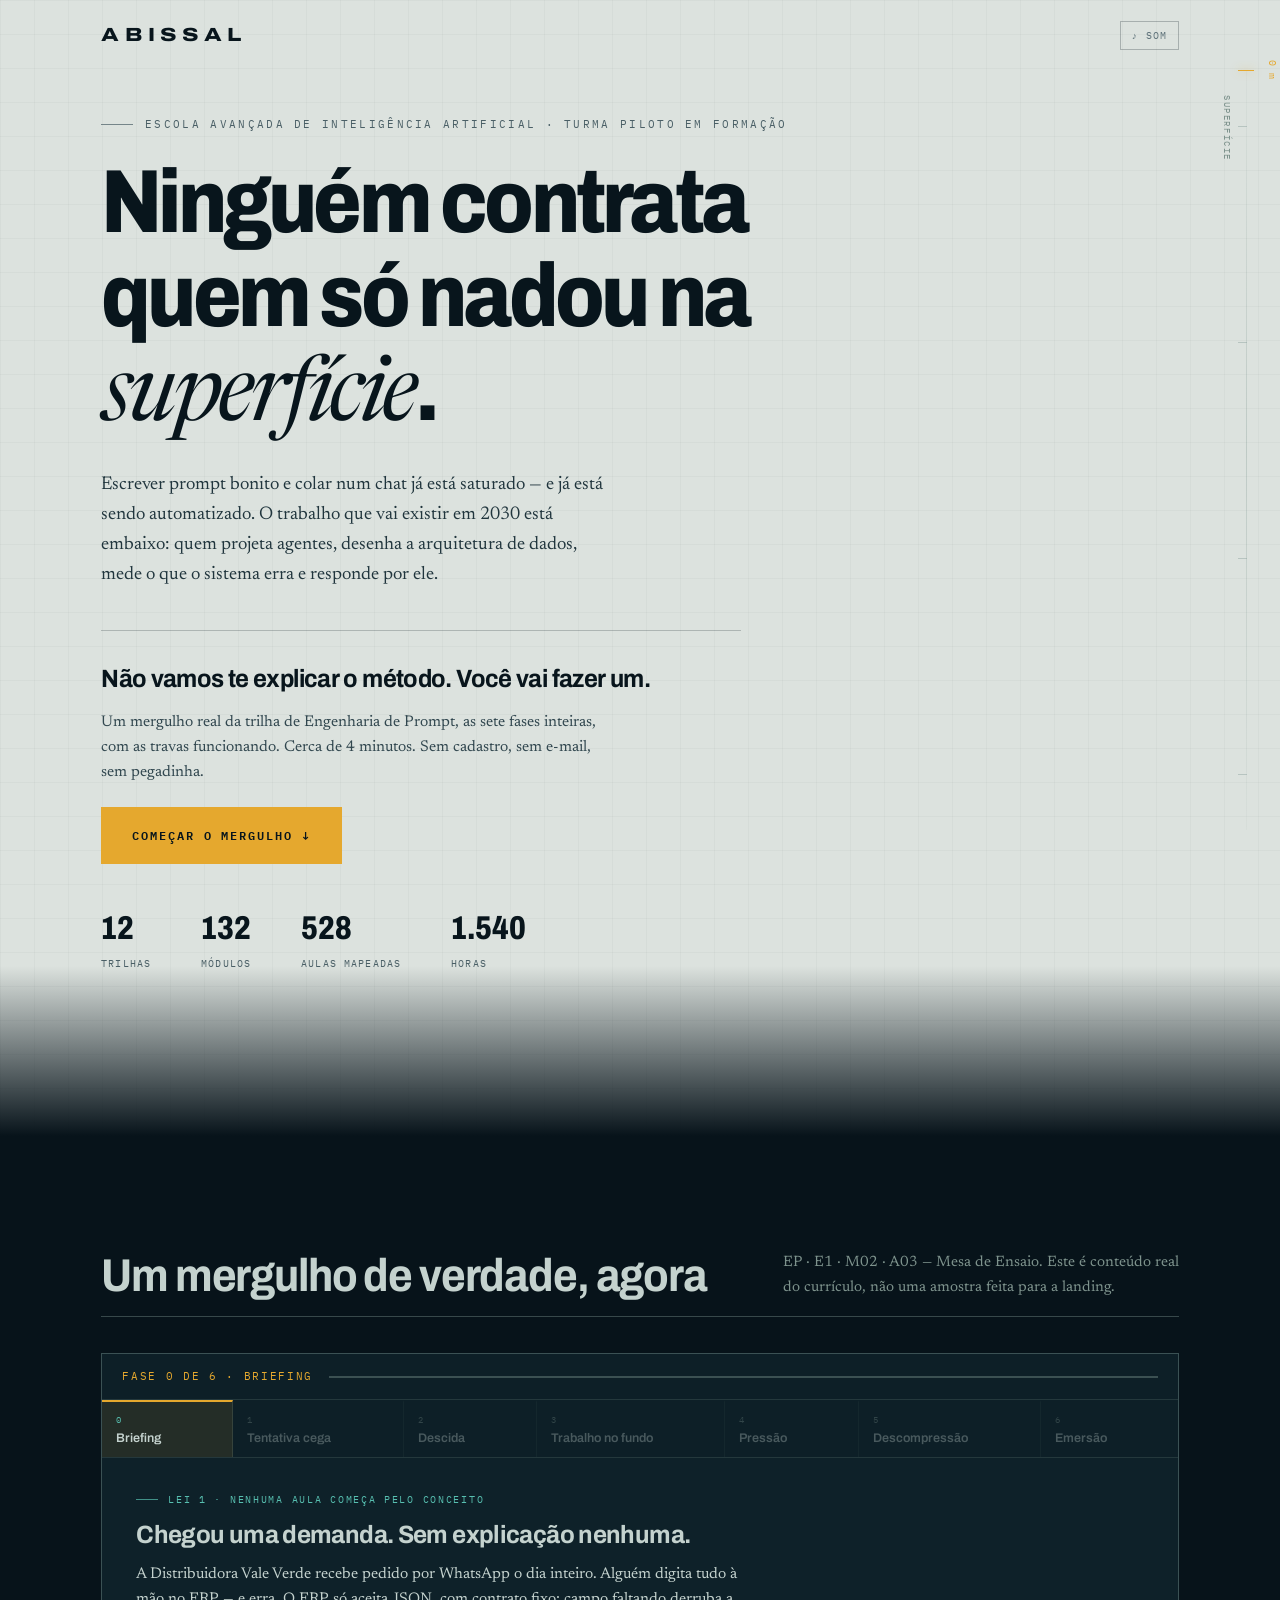
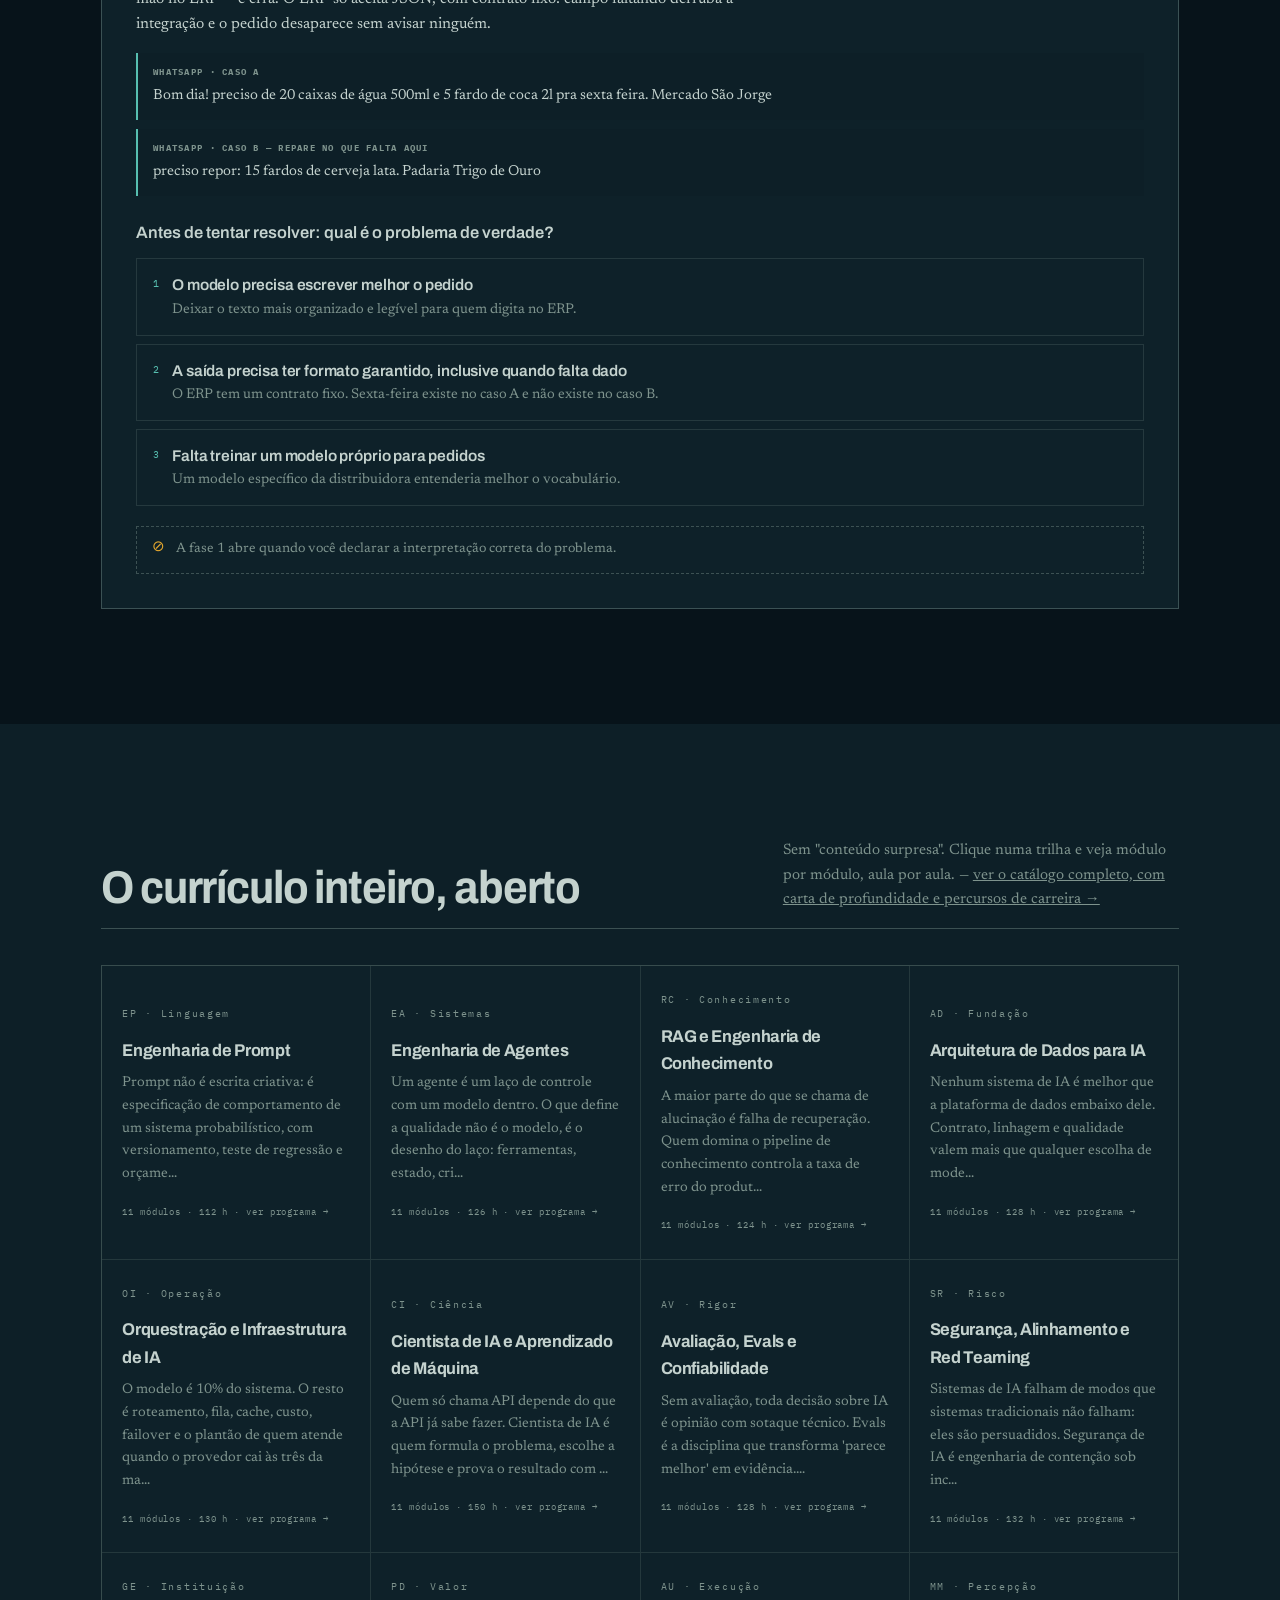
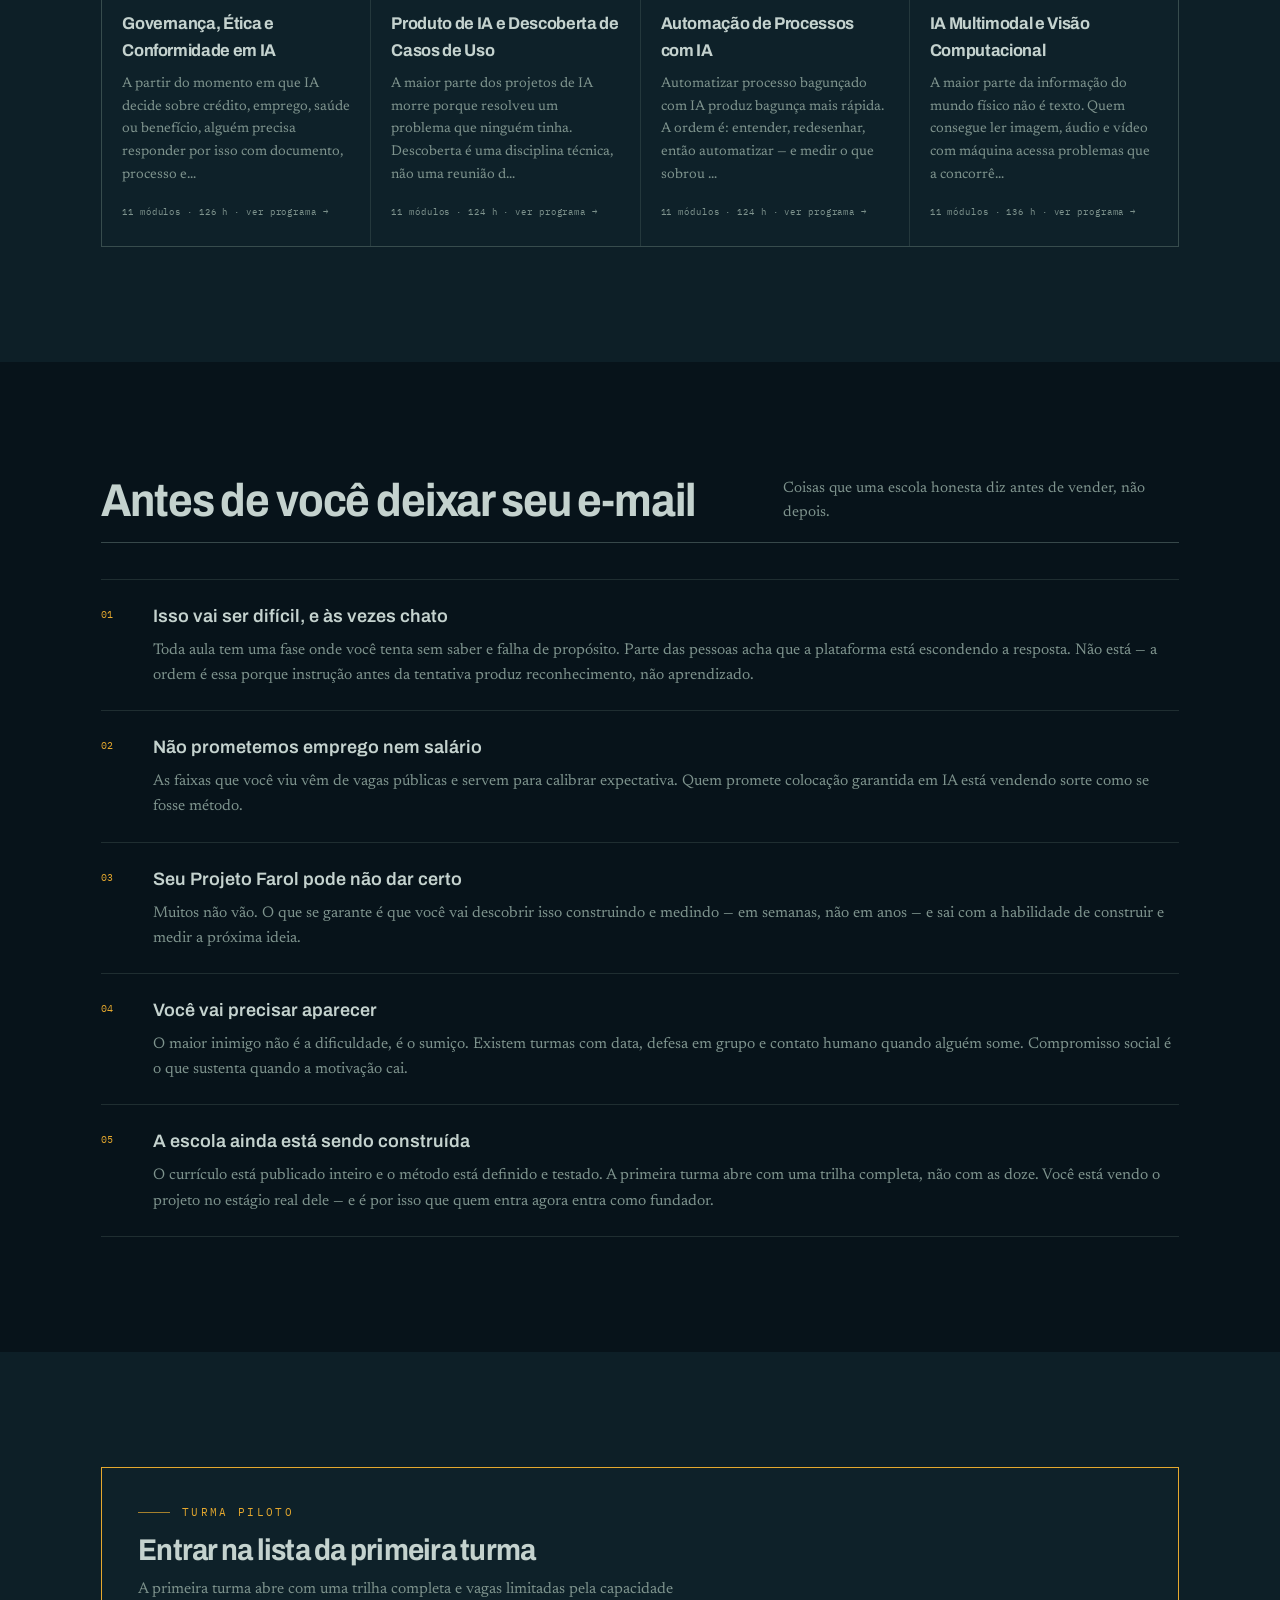
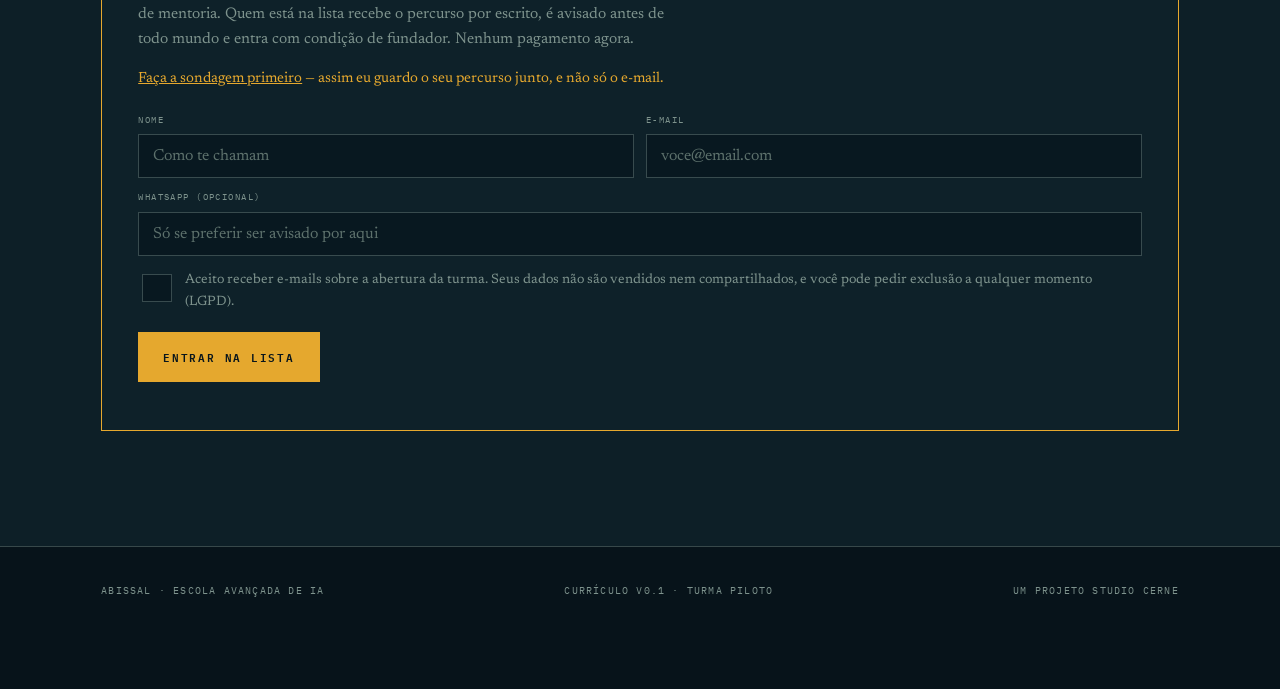
==== commit 0dbec3f2: "reestrutura a landing: o mergulho vira o corpo, questionário vai para o fim A página abria pedindo d" ====
--- a/site/index.html
+++ b/site/index.html
@@ -4,7 +4,7 @@
 <meta charset="utf-8">
 <meta name="viewport" content="width=device-width, initial-scale=1">
 <title>ABISSAL — Escola Avançada de Inteligência Artificial</title>
-<meta name="description" content="Escola de IA com método de imersão. 12 trilhas, 132 módulos. Descubra seu percurso em 2 minutos.">
+<meta name="description" content="Escola de IA com método de imersão. Faça um mergulho real de 4 minutos antes de decidir qualquer coisa.">
 <meta property="og:title" content="ABISSAL — Escola Avançada de IA">
 <meta property="og:description" content="Ninguém contrata quem só nadou na superfície.">
 <link rel="preconnect" href="https://fonts.googleapis.com">
@@ -25,13 +25,14 @@
 
 <div class="hud" id="hud"><div class="in">
  <span class="bm">Abissal</span>
- <a class="lk" href="#diag">Percurso</a><a class="lk" href="#aula">Como é uma aula</a>
+ <a class="lk" href="#mergulho">O mergulho</a>
  <a class="lk" href="#curriculo">Currículo</a>
  <a class="lk" href="curriculo.html">Catálogo completo</a>
  <span class="sp"></span>
  <a class="btn pri" href="#lista">Entrar na lista</a>
 </div></div>
 
+<!-- ============ SUPERFÍCIE: a tese, e um convite a fazer ============ -->
 <div class="surface">
  <div class="gridbg" aria-hidden="true"></div>
  <div class="wrap">
@@ -45,21 +46,44 @@
    <p class="lead">Escrever prompt bonito e colar num chat já está saturado — e já está sendo
    automatizado. O trabalho que vai existir em 2030 está embaixo: quem projeta agentes, desenha a
    arquitetura de dados, mede o que o sistema erra e responde por ele.</p>
+
+   <div class="hcta">
+    <p class="hcta-t">Não vamos te explicar o método. Você vai fazer um.</p>
+    <p class="hcta-d">Um mergulho real da trilha de Engenharia de Prompt, as sete fases inteiras,
+    com as travas funcionando. Cerca de 4 minutos. Sem cadastro, sem e-mail, sem pegadinha.</p>
+    <button class="btn pri grande" id="mgIniciar">Começar o mergulho ↓</button>
+   </div>
+
    <div class="hnums">
     <div><b data-n="12">0</b>trilhas</div><div><b data-n="132">0</b>módulos</div>
     <div><b data-n="528">0</b>aulas mapeadas</div><div><b data-n="1540">0</b>horas</div>
-   </div>
-   <div class="hq">
-    <div class="lb">Comece agora — pergunta 1 de 5</div>
-    <div class="qq">De onde você está partindo?</div>
-    <div class="hopts" id="hopts"></div>
-    <div class="hscroll"><i></i> a descida começa aqui</div>
    </div>
   </header>
  </div>
 </div>
 
-<section class="section" id="diag">
+<!-- ============ O MERGULHO — o corpo da página ============ -->
+<section class="section" id="mergulho">
+ <div class="wrap">
+  <div class="sec-head">
+   <h2>Um mergulho de verdade, agora</h2>
+   <p>EP · E1 · M02 · A03 — Mesa de Ensaio. Este é conteúdo real do currículo, não uma amostra
+   feita para a landing.</p>
+  </div>
+
+  <div class="mg">
+   <div class="mg-topo">
+    <span class="mono" id="mgStat">Fase 0 de 6 · Briefing</span>
+    <div class="mg-barra"><i id="mgProg"></i></div>
+   </div>
+   <nav class="mg-nav" id="mgNav" aria-label="Fases do mergulho"></nav>
+   <div class="mg-corpo" id="mgCorpo"></div>
+  </div>
+ </div>
+</section>
+
+<!-- ============ DIAGNÓSTICO — só abre no fim do mergulho ============ -->
+<section class="section" id="diag" hidden>
  <div class="wrap">
   <div class="dbox" id="dbox">
    <div class="dmeta"><span id="dm1">Sondagem</span><span id="dm2">profundidade <b>0 m</b></span></div>
@@ -68,27 +92,8 @@
  </div>
 </section>
 
-<section class="section rv" id="aula" style="background:var(--shelf)">
- <div class="wrap">
-  <div class="sec-head">
-   <h2>Faça o começo de uma aula agora</h2>
-   <p>Este é o primeiro terço de um mergulho real da trilha de Engenharia de Prompt. Você decide, o sistema responde.</p>
-  </div>
-  <div class="lab">
-   <div class="lab-h">
-    <span class="st" id="labSt">EP · E1 · M02 · A03 · Mesa de Ensaio</span>
-    <span class="pr" id="labPr"></span>
-   </div>
-   <div class="lab-b" id="labB"></div>
-  </div>
-  <div class="fases">
-   <div class="fnav" id="fnav"></div>
-   <div class="fbody" id="fbody"></div>
-  </div>
- </div>
-</section>
-
-<section class="section rv" id="curriculo">
+<!-- ============ CURRÍCULO ============ -->
+<section class="section rv" id="curriculo" style="background:var(--shelf)">
  <div class="wrap">
   <div class="sec-head">
    <h2>O currículo inteiro, aberto</h2>
@@ -99,7 +104,8 @@
  </div>
 </section>
 
-<section class="section rv" style="background:var(--shelf)">
+<!-- ============ VERDADES ============ -->
+<section class="section rv">
  <div class="wrap">
   <div class="sec-head">
    <h2>Antes de você deixar seu e-mail</h2>
@@ -109,7 +115,10 @@
  </div>
 </section>
 
-<section class="section rv" id="lista"><div class="wrap"><div id="formHolder"></div></div></section>
+<!-- ============ LISTA ============ -->
+<section class="section rv" id="lista" style="background:var(--shelf)">
+ <div class="wrap"><div id="formHolder"></div></div>
+</section>
 
 <footer><div class="wrap"><div class="foot">
  <span>Abissal · Escola Avançada de IA</span>
@@ -128,4 +137,5 @@
 
 <script src="data/curriculo.js"></script>
 <script src="assets/js/app.js"></script>
+<script src="assets/js/mergulho.js"></script>
 </body></html>
--- a/site/assets/css/style.css
+++ b/site/assets/css/style.css
@@ -142,42 +142,95 @@
 .cargo .fx{font-family:var(--mono);font-size:12px;color:var(--sulfur);display:block;margin:7px 0 5px}
 .cargo p{font-size:13.5px;color:var(--dim);margin:0}
 
-/* ---- laboratório ---- */
-.lab{border:1px solid var(--hair2);background:var(--card)}
-.lab-h{padding:16px 20px;border-bottom:1px solid var(--hair);display:flex;gap:14px;align-items:center;background:var(--shelf);flex-wrap:wrap}
-.lab-h .st{font-family:var(--mono);font-size:9.5px;letter-spacing:.14em;text-transform:uppercase;color:var(--sulfur)}
-.lab-h .pr{margin-left:auto;display:flex;gap:4px}
-.lab-h .pr i{width:22px;height:2px;background:var(--hair2);display:block}
-.lab-h .pr i.on{background:var(--sulfur)}
-.lab-b{padding:clamp(20px,2.8vw,32px)}
-.zap{background:var(--shelf);border-left:2px solid var(--hydro);padding:12px 15px;margin-bottom:8px;font-size:14.5px}
-.zap b{font-family:var(--mono);font-size:9px;letter-spacing:.14em;color:var(--dim);display:block;margin-bottom:4px;text-transform:uppercase}
-.pick{text-align:left;width:100%;border:1px solid var(--hair);padding:14px 16px;margin-bottom:8px;transition:.16s var(--ease);font-family:var(--mono);font-size:13px;line-height:1.55;display:flex;gap:12px}
-.pick:hover{border-color:var(--sulfur);background:rgba(229,168,46,.06);transform:translateX(4px)}
-.pick .kb{color:var(--hydro);font-size:10px;flex:none;padding-top:2px}
+/* ---- chamada do hero ---- */
+.hcta{margin-top:40px;border-top:1px solid rgba(8,21,28,.22);padding-top:28px;max-width:640px}
+.hcta-t{font-family:var(--disp);font-size:clamp(19px,2.3vw,25px);font-weight:700;font-variation-settings:"wdth" 94;letter-spacing:-.025em;color:var(--ink);margin-bottom:10px}
+.hcta-d{font-size:15.5px;color:#31474f;margin-bottom:22px;max-width:56ch}
+.btn.grande{padding:18px 30px;font-size:12px}
+
+/* ---- o mergulho ---- */
+.mg{border:1px solid var(--hair2);background:var(--card)}
+.mg-topo{display:flex;align-items:center;gap:16px;padding:14px 20px;background:var(--shelf);border-bottom:1px solid var(--hair);flex-wrap:wrap}
+.mg-topo .mono{color:var(--sulfur);white-space:nowrap}
+.mg-barra{flex:1;min-width:120px;height:2px;background:var(--hair2);position:relative}
+.mg-barra i{position:absolute;inset:0 auto 0 0;width:0;background:var(--sulfur);transition:width .45s var(--ease)}
+
+.mg-nav{display:flex;overflow-x:auto;border-bottom:1px solid var(--hair);background:var(--shelf);scrollbar-width:thin}
+.mg-nav::-webkit-scrollbar{height:4px}
+.mg-nav::-webkit-scrollbar-thumb{background:var(--hair2)}
+.mg-passo{flex:1 0 auto;min-width:96px;text-align:left;padding:11px 14px;border-right:1px solid var(--hair);border-top:2px solid transparent;transition:.15s var(--ease)}
+.mg-passo:last-child{border-right:0}
+.mg-passo .p-n{font-family:var(--mono);font-size:9px;color:var(--hydro);letter-spacing:.14em;display:block}
+.mg-passo .p-t{font-family:var(--disp);font-size:12.5px;font-weight:600;font-variation-settings:"wdth" 100;display:block;margin-top:3px;line-height:1.2}
+.mg-passo.livre:hover{background:rgba(87,191,176,.07)}
+.mg-passo.atual{border-top-color:var(--sulfur);background:rgba(229,168,46,.1)}
+.mg-passo.bloq{opacity:.32;cursor:not-allowed}
+.mg-passo.bloq .p-n{color:var(--dim)}
+
+.mg-corpo{padding:clamp(20px,3vw,34px)}
+.mg-lei{font-family:var(--mono);font-size:9.5px;letter-spacing:.18em;text-transform:uppercase;color:var(--hydro);margin-bottom:14px;display:flex;align-items:center;gap:10px}
+.mg-lei::before{content:"";width:22px;height:1px;background:currentColor;opacity:.7;flex:none}
+.mg-t{font-size:clamp(19px,2.5vw,25px);font-variation-settings:"wdth" 96;margin-bottom:12px;line-height:1.15}
+.mg-t em{font-family:var(--body);font-style:italic;font-weight:400}
+.mg-corpo>p{font-size:15.5px;max-width:68ch}
+.mg-pergunta{font-family:var(--disp);font-size:16.5px;font-weight:600;font-variation-settings:"wdth" 100;margin:24px 0 12px;color:var(--txt)}
+.mg-obs{font-size:14px;color:var(--dim);font-style:italic;max-width:66ch;margin-top:14px}
+.mg-conceito{border-left:2px solid var(--hydro);padding:4px 0 4px 18px;margin:18px 0}
+.mg-conceito p{font-size:15px;margin-bottom:.75em}
+.mg-conceito b{font-family:var(--disp);color:var(--hydro)}
+.mg-res{margin:18px 0}
+
+/* mensagem de whatsapp */
+.zap{background:var(--shelf);border-left:2px solid var(--hydro);padding:12px 15px;margin-bottom:9px;font-size:14.5px}
+.zap b{font-family:var(--mono);font-size:9px;letter-spacing:.14em;color:var(--dim);display:block;margin-bottom:5px;text-transform:uppercase}
+.zap.ataque{border-left-color:var(--alert);background:rgba(217,97,74,.07)}
+.zap.ataque b{color:var(--alert)}
+
+/* escolhas */
+.pick{text-align:left;width:100%;border:1px solid var(--hair);padding:14px 16px;margin-bottom:8px;transition:.16s var(--ease);font-size:14.5px;line-height:1.5;display:flex;gap:13px;align-items:flex-start}
+.pick:hover{border-color:var(--sulfur);background:rgba(229,168,46,.06)}
+.pick .kb{font-family:var(--mono);color:var(--hydro);font-size:10px;flex:none;padding-top:3px}
+.pick b{font-family:var(--disp);font-size:15.5px;font-weight:600;font-variation-settings:"wdth" 100;display:block;letter-spacing:-.01em}
+.pick b+span{font-size:14px;color:var(--dim);display:block;margin-top:3px}
+.pick.sel{border-color:var(--sulfur);background:rgba(229,168,46,.1)}
+.pick.certo{border-color:var(--hydro);background:rgba(87,191,176,.09)}
+.pick.errado{border-color:var(--alert);background:rgba(217,97,74,.07)}
+.pick.mini{font-size:14px;padding:11px 14px}
+
+/* checagem da descida */
+.checagem{border:1px solid var(--hair);padding:16px 18px;margin-bottom:12px;background:var(--shelf)}
+.checagem-q{font-family:var(--disp);font-size:15.5px;font-weight:600;font-variation-settings:"wdth" 100;margin-bottom:12px}
+.checagem-q .mono{display:block;color:var(--sulfur);margin-bottom:6px;font-size:9.5px;letter-spacing:.16em}
+
+/* saída de execução */
 .saida{font-family:var(--mono);font-size:11.5px;white-space:pre-wrap;background:#081820;border:1px solid var(--hair);padding:12px;margin:8px 0;overflow-x:auto;line-height:1.6;animation:fade .4s var(--ease) both}
-.vchk{display:flex;gap:11px;padding:9px 0;border-bottom:1px solid var(--hair);animation:fade .4s var(--ease) both}
+.saida-rot{display:block;font-size:9px;letter-spacing:.14em;color:var(--dim);text-transform:uppercase;margin-bottom:7px}
+
+/* verificação executável */
+.verif{border:1px solid var(--hair);margin-top:12px;animation:fade .4s var(--ease) both}
+.verif.pass{border-color:var(--hydro)}
+.verif-h{display:flex;justify-content:space-between;gap:12px;padding:10px 14px;background:var(--shelf);border-bottom:1px solid var(--hair)}
+.verif-h .mono{color:var(--dim)}
+.verif.pass .verif-h .mono{color:var(--hydro)}
+.verif-n{color:var(--txt)}
+.vchk{display:flex;gap:11px;padding:9px 14px;border-bottom:1px solid var(--hair)}
 .vchk:last-child{border-bottom:0}
 .vchk .mk{font-family:var(--mono);font-size:13px;width:16px;flex:none}
-.vchk b{font-family:var(--disp);font-size:14.5px;font-weight:600;font-variation-settings:"wdth" 100;display:block}
-.vchk span{font-size:13.5px;color:var(--dim)}
+.vchk b{font-family:var(--disp);font-size:14px;font-weight:600;font-variation-settings:"wdth" 100;display:block}
+.vchk span span{font-size:13px;color:var(--dim)}
 .ok{color:var(--hydro)}.bad{color:var(--alert)}
-.tag{font-family:var(--mono);font-size:9px;letter-spacing:.1em;padding:4px 8px;border:1px solid var(--hair2);display:inline-block;margin:0 5px 5px 0;text-transform:uppercase}
-.tag.ok{color:var(--hydro);border-color:var(--hydro)}
-.tag.bad{color:var(--alert);border-color:var(--alert)}
-
-/* fases */
-.fases{display:grid;grid-template-columns:196px 1fr;border:1px solid var(--hair);margin-top:26px}
-.fnav{border-right:1px solid var(--hair);background:var(--shelf)}
-.fbtn{display:block;width:100%;text-align:left;padding:12px 15px;border-left:2px solid transparent;border-bottom:1px solid var(--hair);transition:.14s}
-.fbtn:last-child{border-bottom:0}
-.fbtn:hover{background:rgba(87,191,176,.06)}
-.fbtn[aria-current="true"]{border-left-color:var(--sulfur);background:rgba(229,168,46,.09)}
-.fbtn .n{font-family:var(--mono);font-size:9px;color:var(--hydro);letter-spacing:.14em}
-.fbtn b{font-family:var(--disp);font-size:13.5px;font-weight:600;display:block;margin-top:3px;font-variation-settings:"wdth" 100}
-.fbtn span{font-family:var(--mono);font-size:9px;color:var(--dim);letter-spacing:.1em}
-.fbody{padding:clamp(20px,2.6vw,30px);background:var(--card);min-height:300px}
-.fbody h4{font-size:19px;margin-bottom:10px;font-variation-settings:"wdth" 96}
+
+/* trava entre fases */
+.mg-trava-nota{margin-top:20px}
+.trava{display:flex;gap:11px;align-items:flex-start;border:1px dashed var(--hair2);padding:12px 15px;font-size:13.5px;color:var(--dim)}
+.trava-i{color:var(--sulfur);font-size:15px;line-height:1.2;flex:none}
+
+/* descompressão */
+.f5-linha{display:flex;justify-content:space-between;align-items:center;gap:14px;margin-top:14px;flex-wrap:wrap}
+.f5-ok{color:var(--hydro)}
+.f5-falta{color:var(--dim)}
+
+.nota.mini{font-size:13.5px;padding:11px 14px;margin:10px 0 0}
 
 /* currículo */
 .tgrid{display:grid;grid-template-columns:repeat(auto-fill,minmax(264px,1fr));gap:1px;background:var(--hair);border:1px solid var(--hair)}
@@ -232,14 +285,39 @@
 .cta .t b{color:var(--txt);display:block;font-size:11px}
 
 @media(max-width:820px){
- .gauge{width:42px}.gauge .line,.gauge .tick{right:20px}.gauge .cur{right:13px}
+ .gauge{width:38px}.gauge .line,.gauge .tick{right:18px}.gauge .cur{right:11px}
  .gauge .zone{display:none}.gauge .val{font-size:9px}
- .fases{grid-template-columns:1fr}
- .fnav{display:flex;overflow-x:auto;border-right:0;border-bottom:1px solid var(--hair)}
- .fbtn{min-width:128px;border-bottom:0;border-left:0;border-top:2px solid transparent}
- .fbtn[aria-current="true"]{border-left-color:transparent;border-top-color:var(--sulfur)}
+ .wrap{padding-right:44px}
  .fgrid{grid-template-columns:1fr}
  .kbtip{display:none}
- .wrap{padding-right:46px}
+ /* alvos de toque com no mínimo 44px e nada de hover que gruda no mobile */
+ .pick{padding:15px 15px}
+ .pick:hover{border-color:var(--hair);background:none}
+ .opt:hover{border-color:var(--hair);background:none;transform:none}
+ .mg-passo{min-width:88px;padding:10px 12px}
+ .btn{padding:15px 20px}
+ .btn.grande{padding:16px 22px;font-size:11px;width:100%;text-align:center}
+ .hcta{max-width:none}
+ .cta{padding:10px 14px}
+ .cta .t{font-size:9px}
+}
+@media(max-width:520px){
+ /* no celular o medidor lateral compete com o texto: some e devolve a largura */
+ .gauge{display:none}
+ .wrap{padding-right:clamp(18px,4vw,52px)}
+ .hnums{gap:20px 26px}
+ .hnums div{flex:1 0 40%}
+ .mg-corpo{padding:18px 15px}
+ .mg-topo{padding:12px 15px}
+ .saida{font-size:10.5px;padding:10px}
+ .pick{gap:10px}
+ .pick .kb{display:none}
+ .snd{padding:12px 14px;font-size:10px}
+ .hud .btn{padding:13px 16px}
+ .foot{flex-direction:column;gap:8px}
+ .f5-linha{flex-direction:column;align-items:stretch}
+ .f5-linha .btn{width:100%;text-align:center}
+ dialog{width:96vw}
+ .dlg-b{padding:18px 18px 24px}
 }
 @media(prefers-reduced-motion:reduce){*{transition:none!important;animation:none!important}html{scroll-behavior:auto}#snow{display:none}}
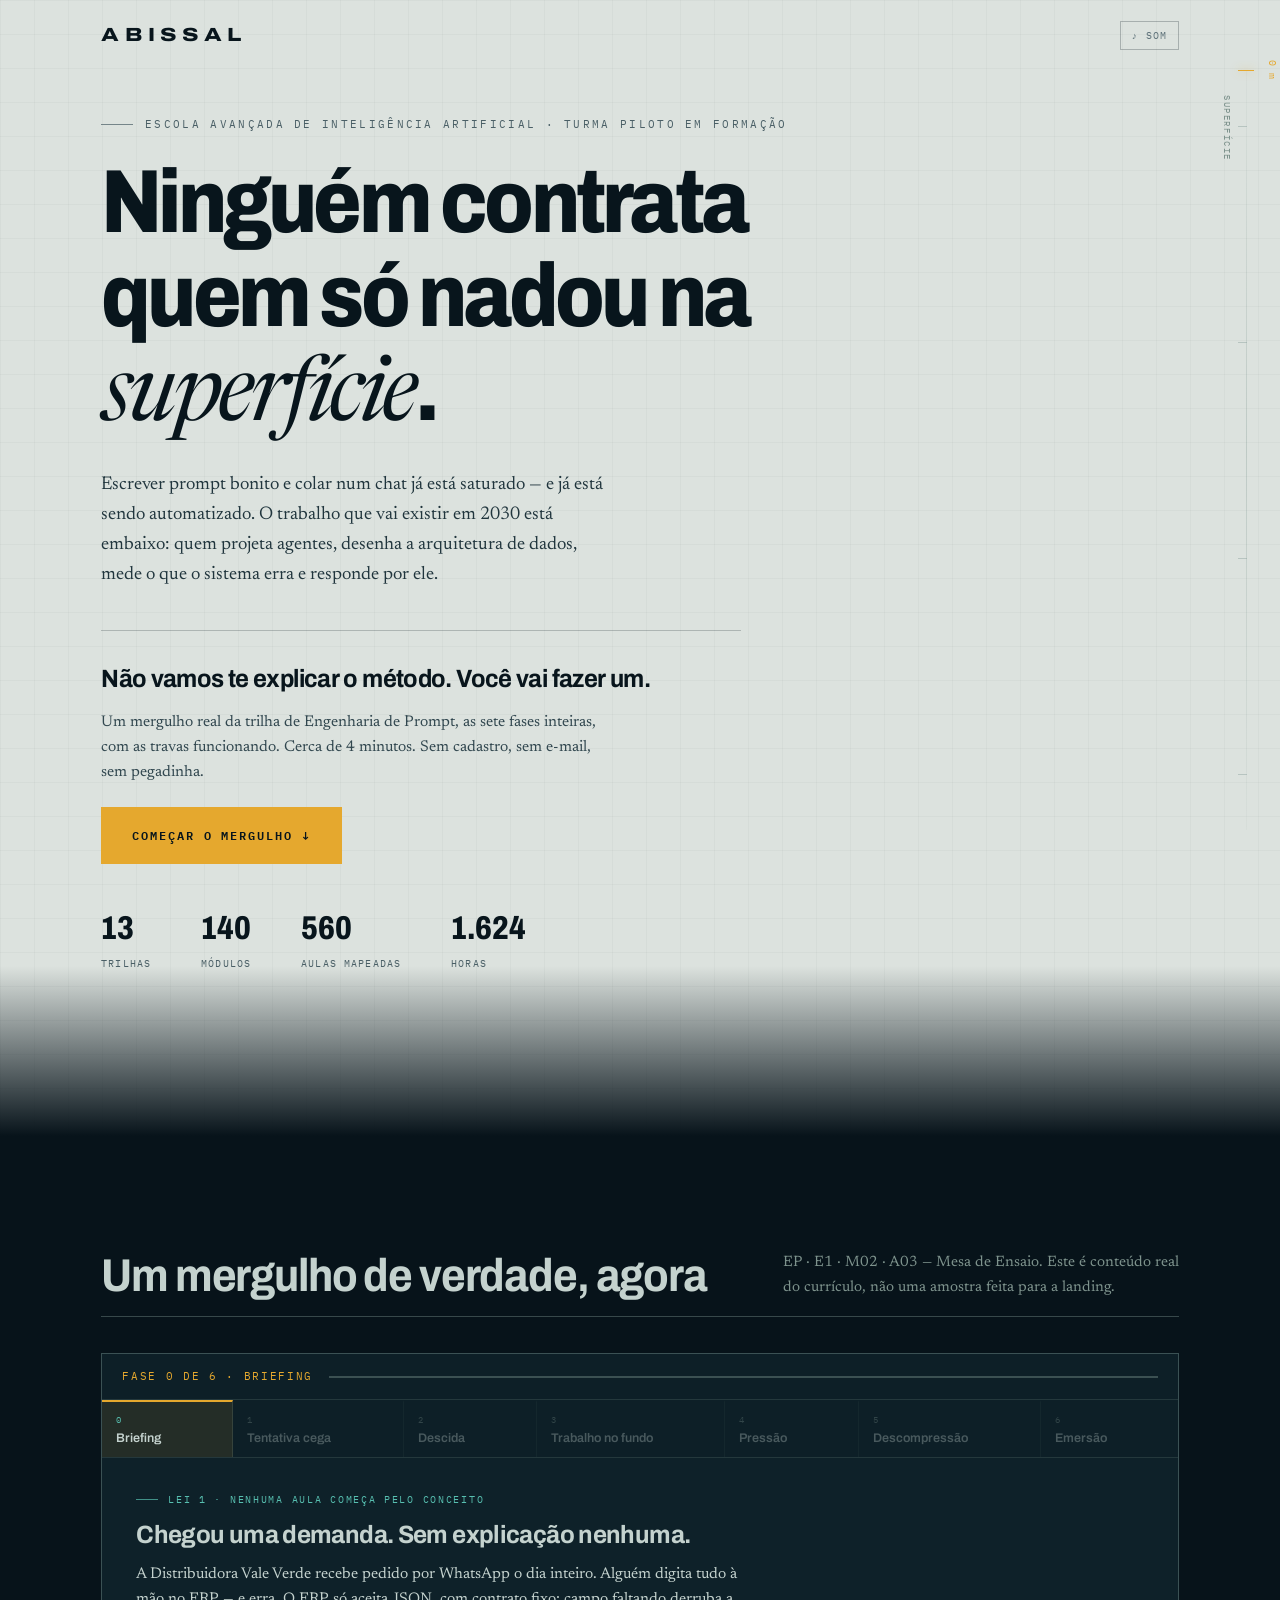
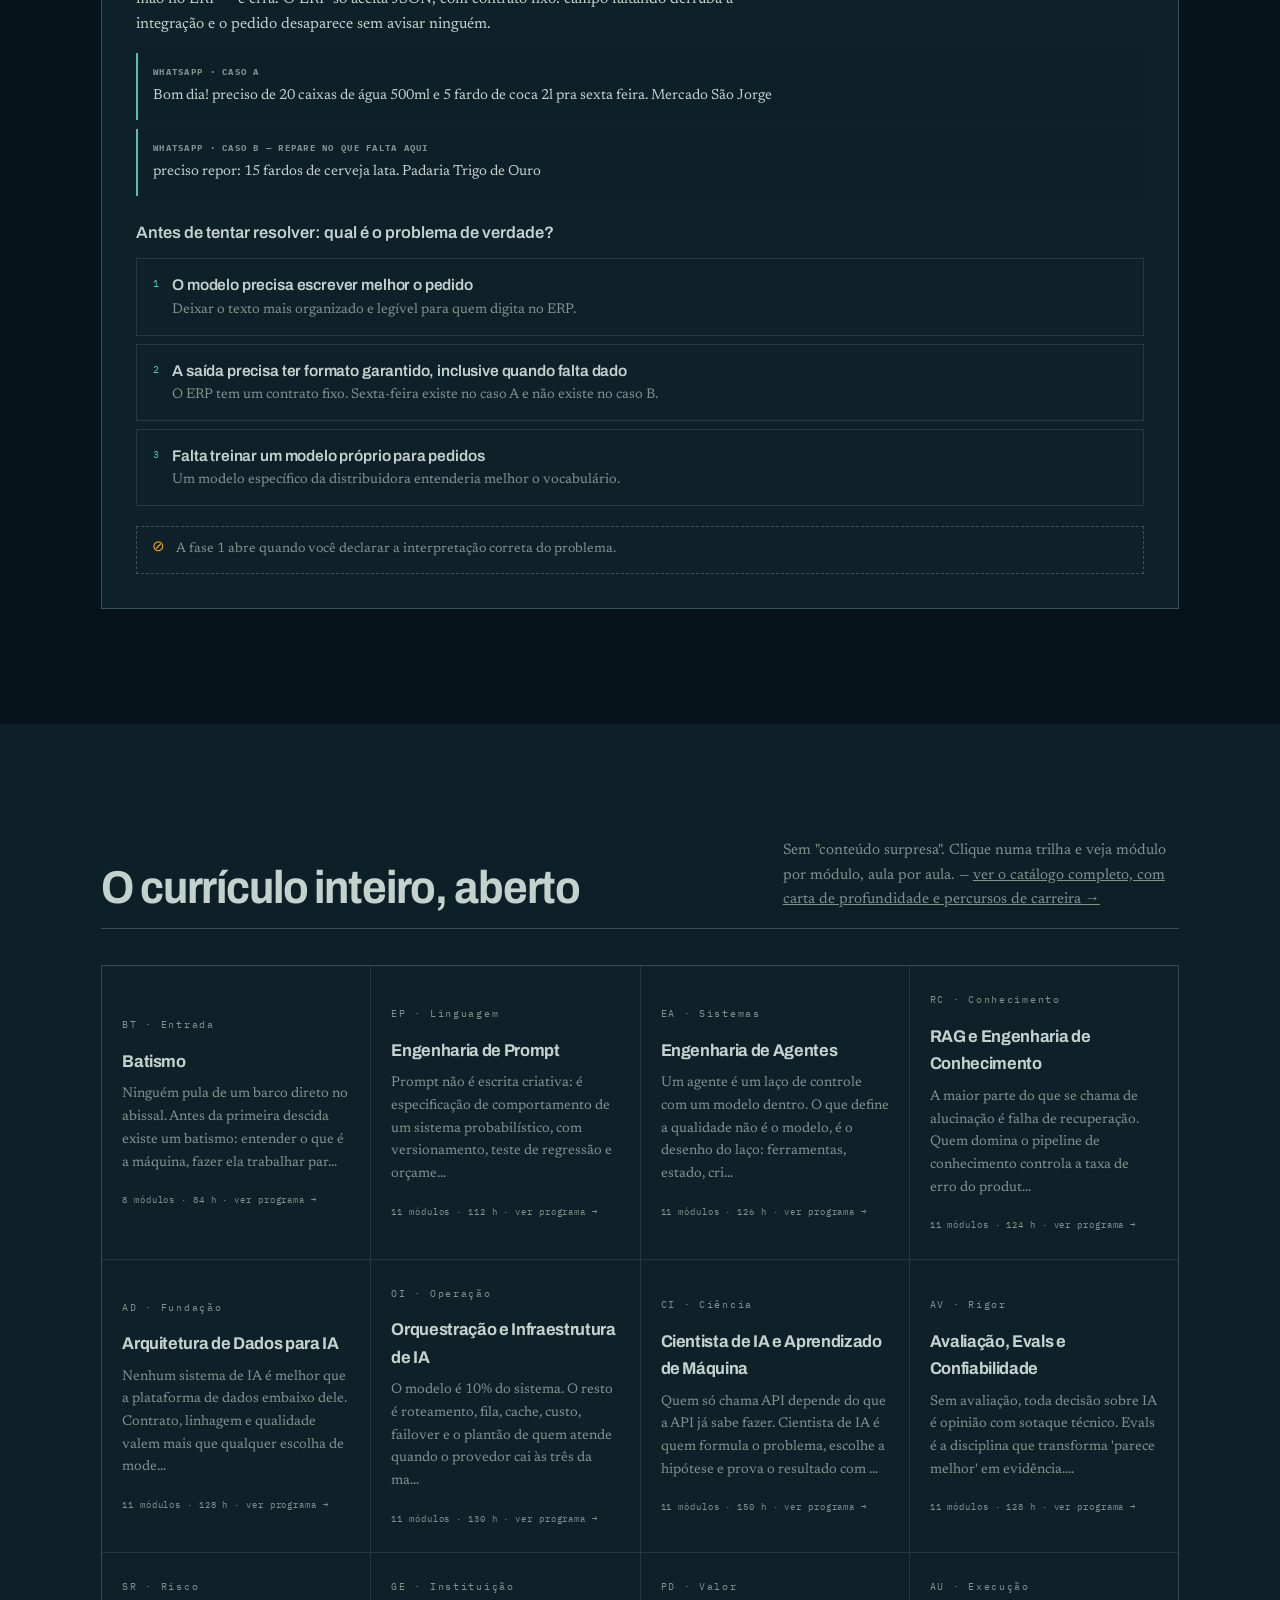
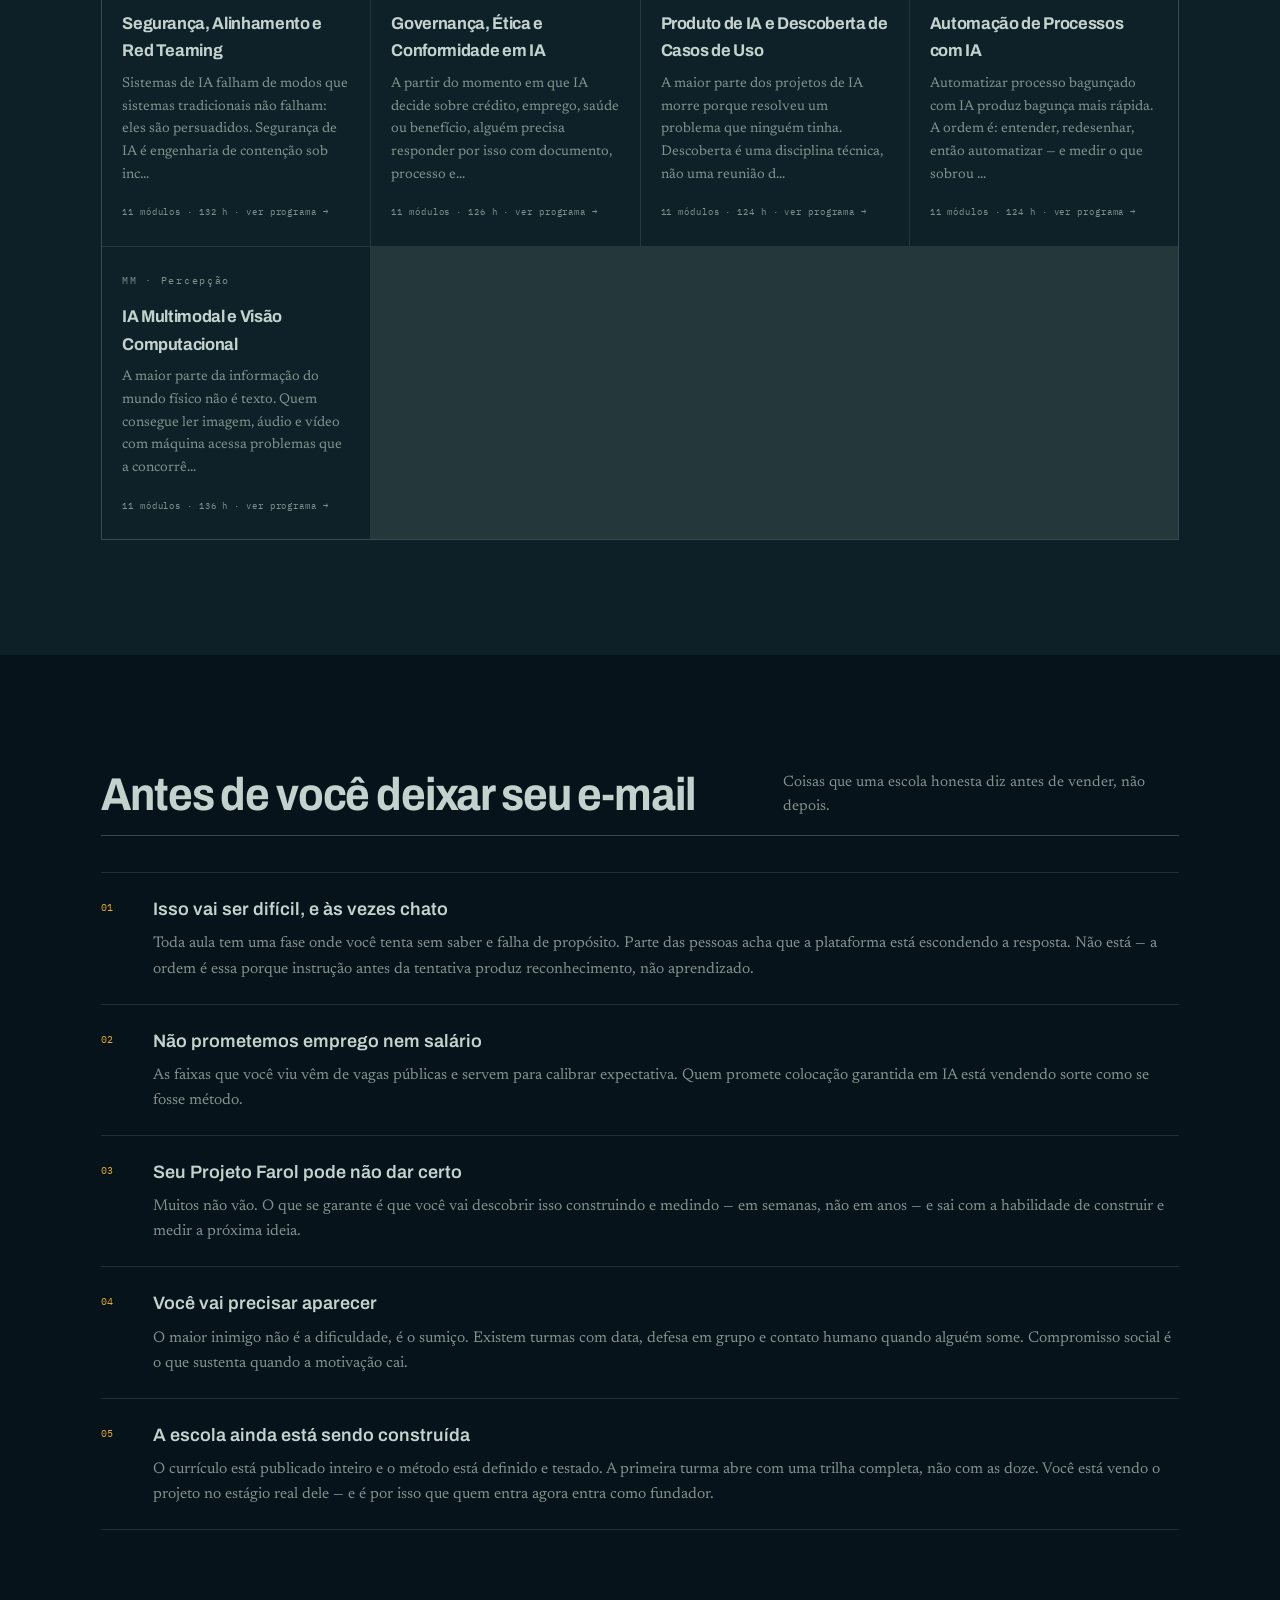
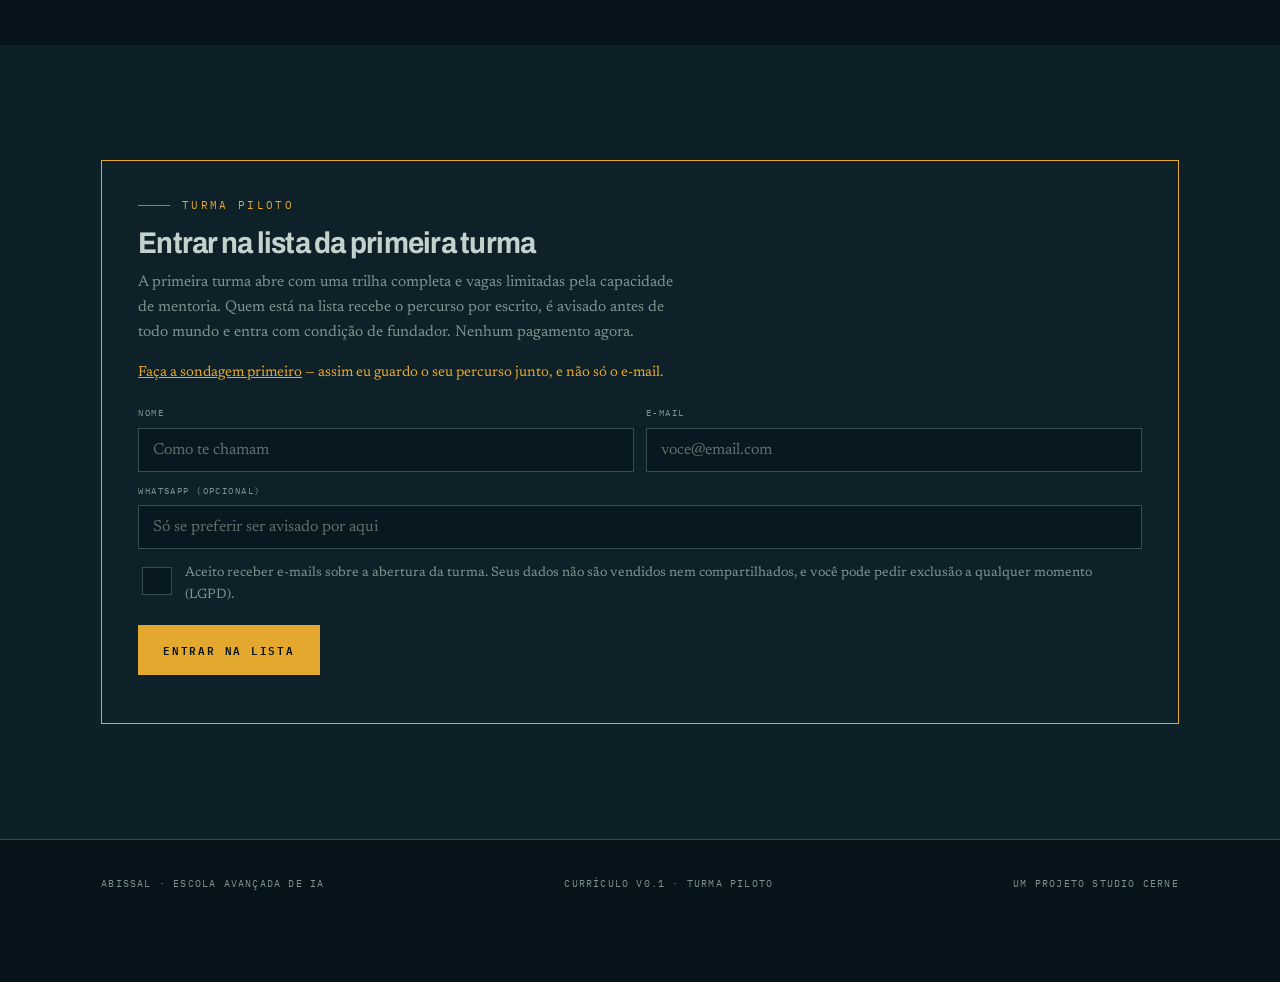
==== commit 30d3ce24: "adiciona Batismo, a trilha de entrada para quem não vem da área Dos 12 pré-requisitos de trilha, dez" ====
--- a/site/index.html
+++ b/site/index.html
@@ -54,9 +54,10 @@
     <button class="btn pri grande" id="mgIniciar">Começar o mergulho ↓</button>
    </div>
 
-   <div class="hnums">
-    <div><b data-n="12">0</b>trilhas</div><div><b data-n="132">0</b>módulos</div>
-    <div><b data-n="528">0</b>aulas mapeadas</div><div><b data-n="1540">0</b>horas</div>
+   <!-- números calculados de data/curriculo.js em app.js: não editar à mão -->
+   <div class="hnums" id="hnums">
+    <div><b data-k="trilhas">0</b>trilhas</div><div><b data-k="modulos">0</b>módulos</div>
+    <div><b data-k="aulas">0</b>aulas mapeadas</div><div><b data-k="horas">0</b>horas</div>
    </div>
   </header>
  </div>
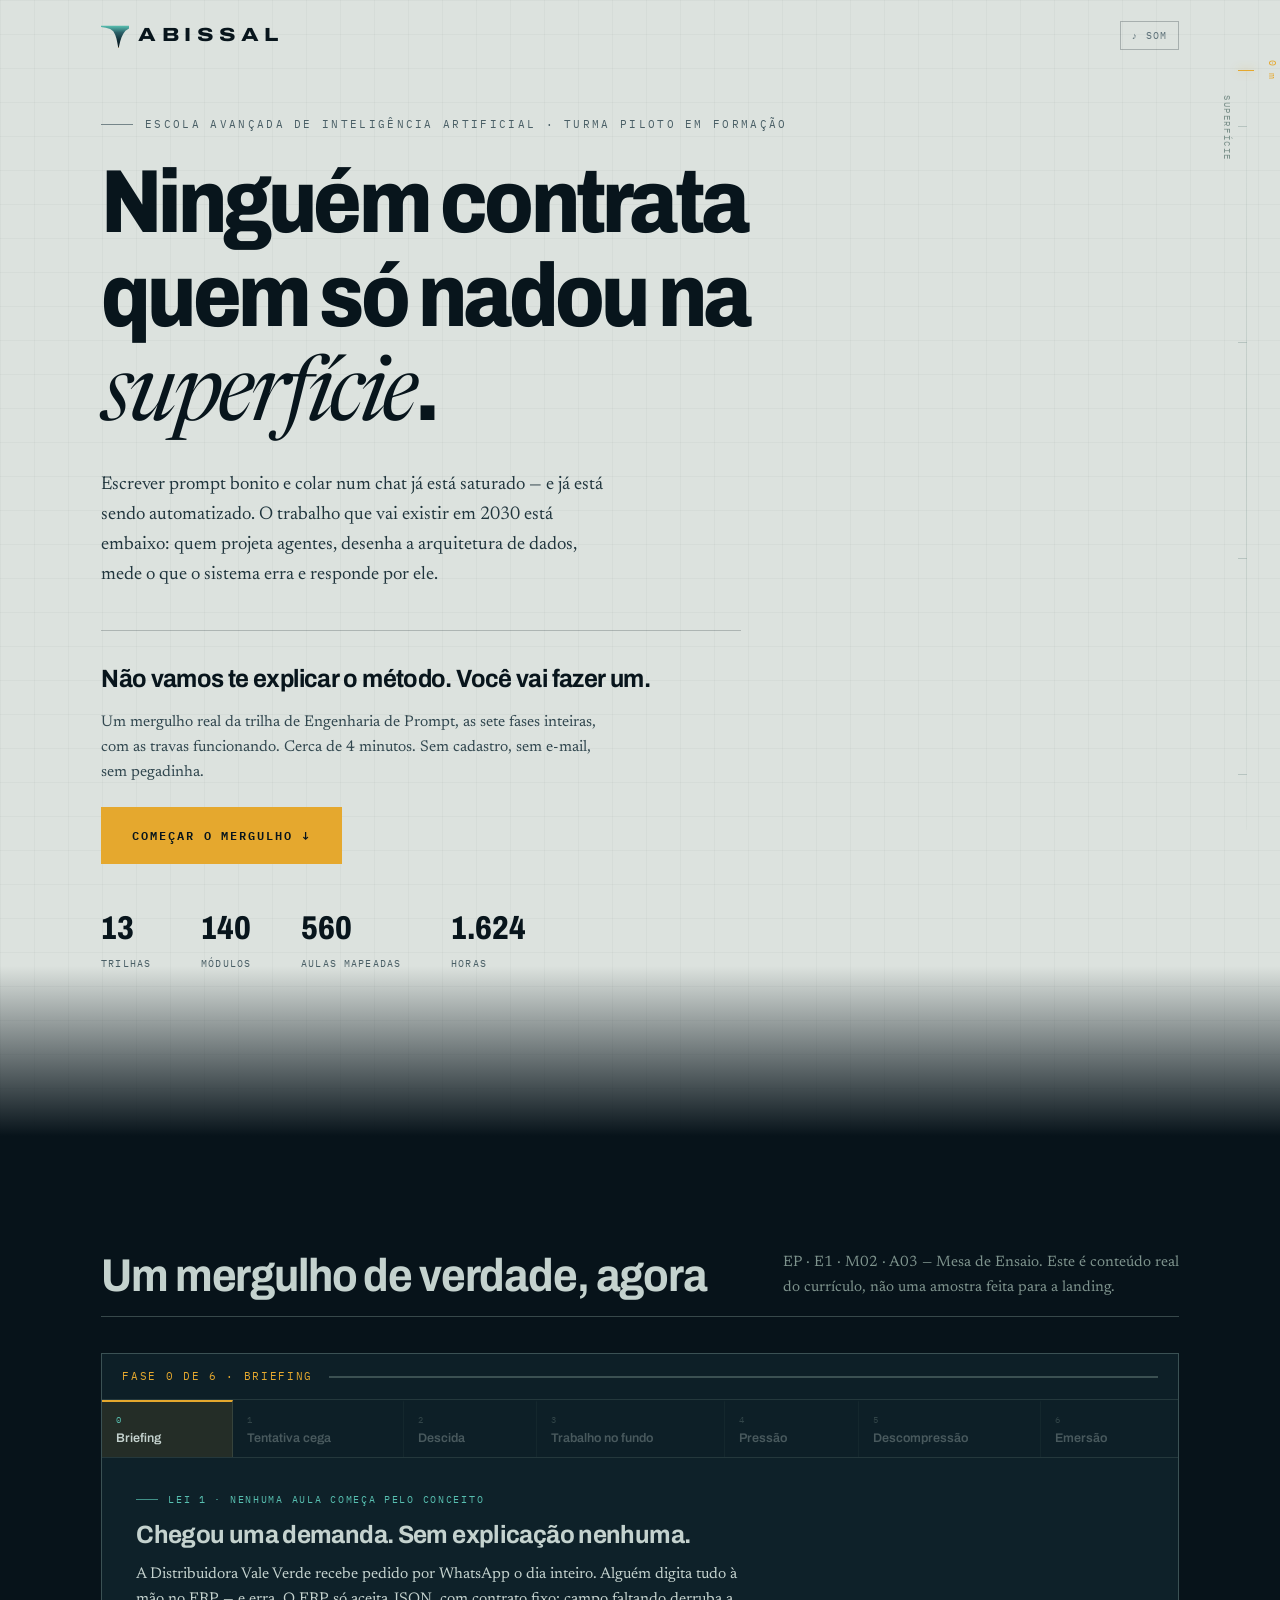
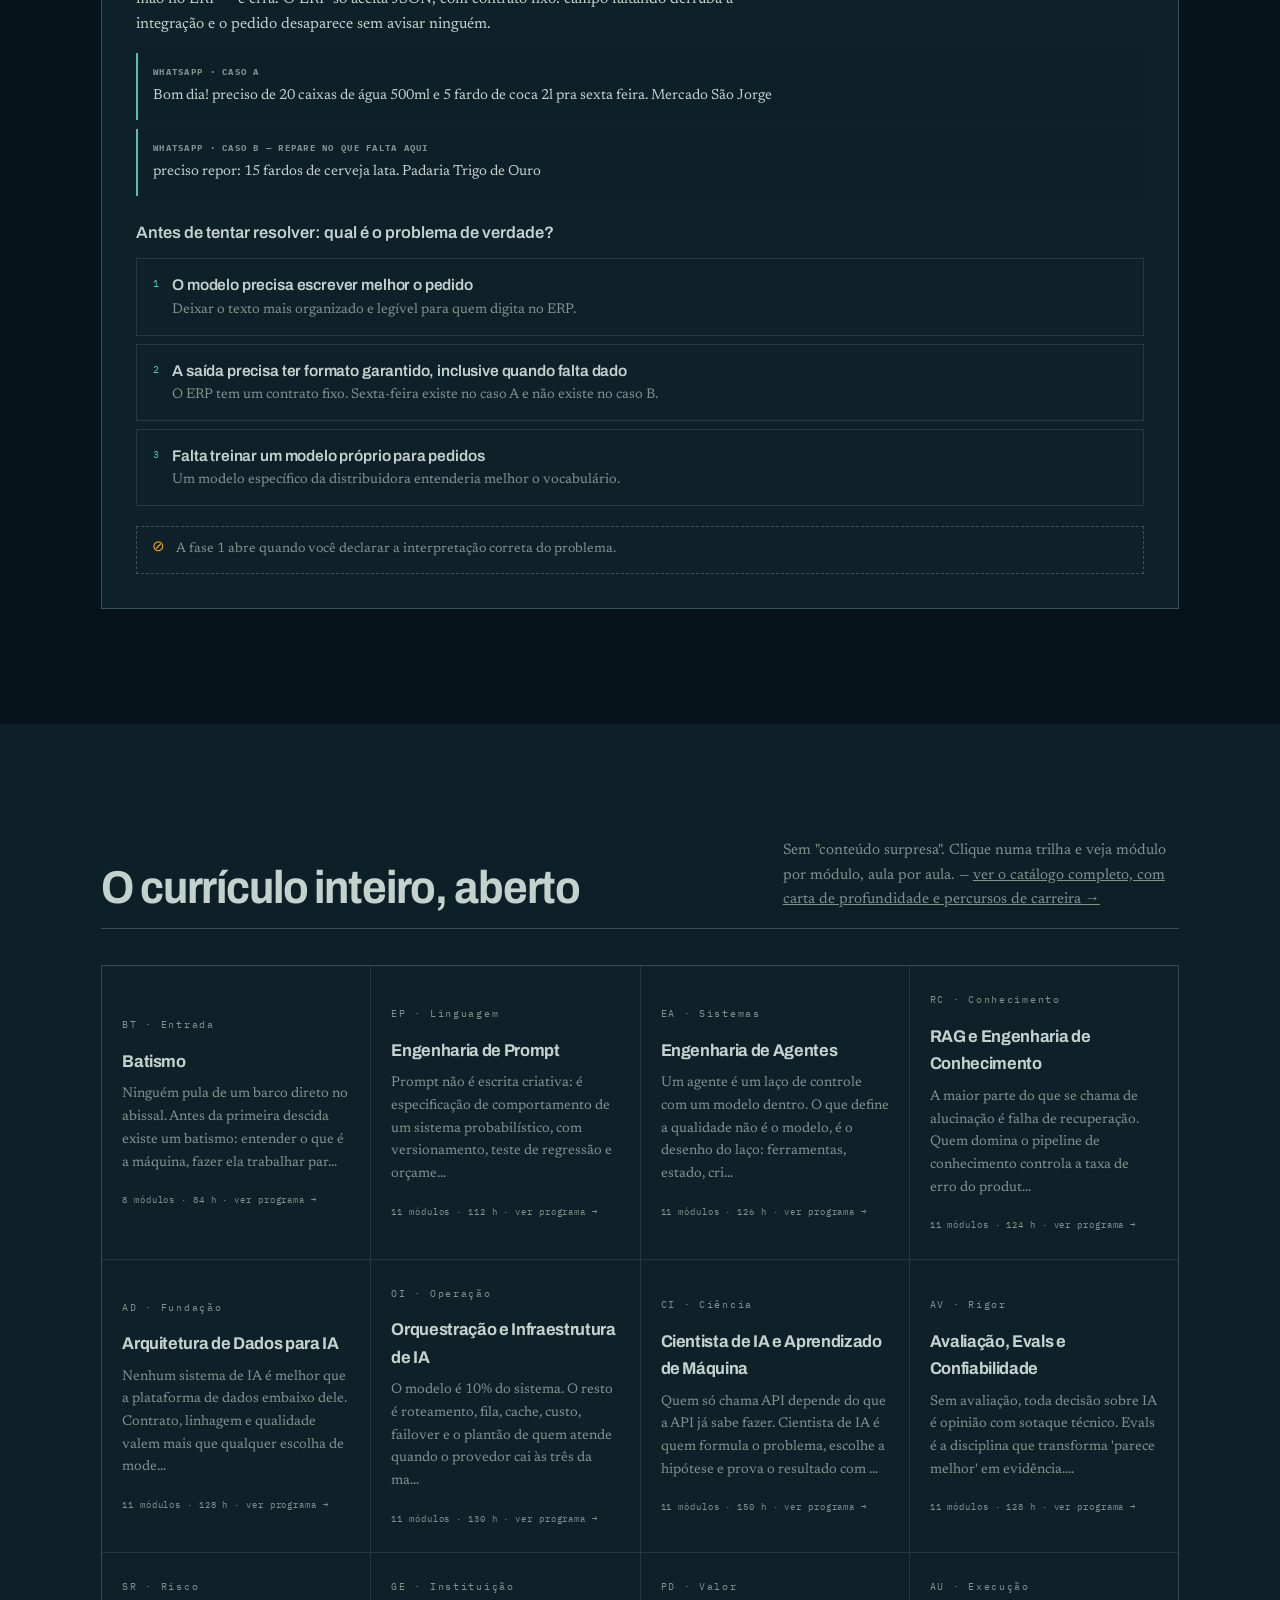
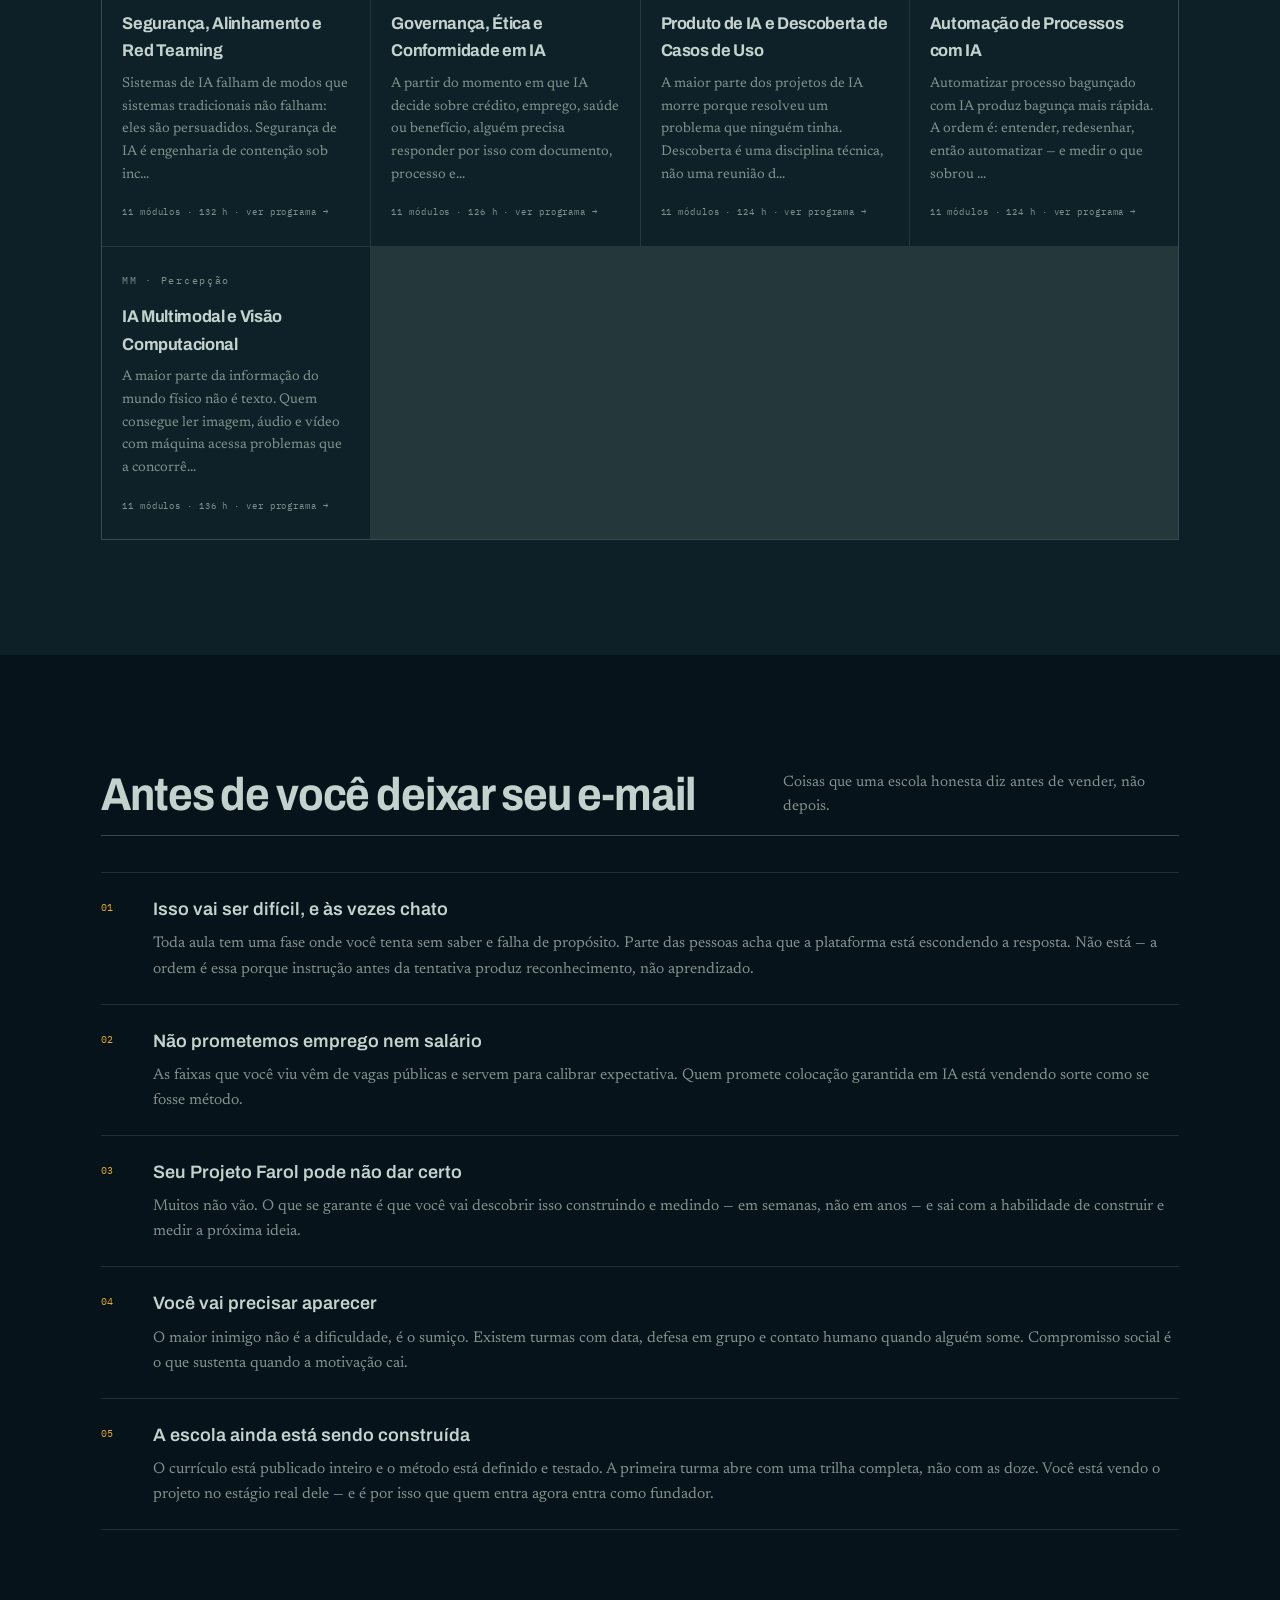
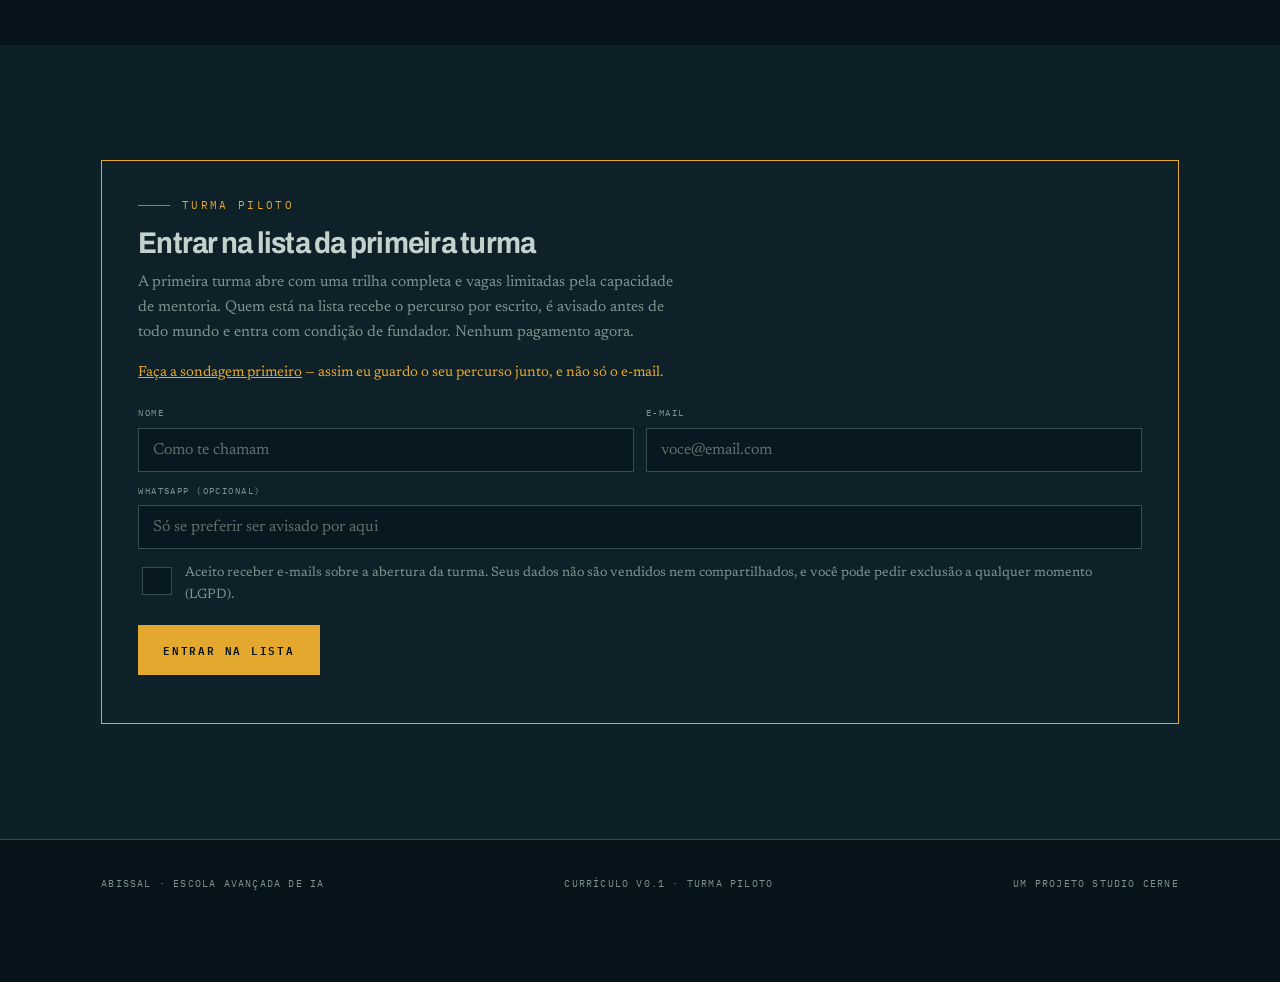
==== commit 394ff378: "adiciona identidade visual v2: mark, favicon e wordmark no cabeçalho Sobe o pacote de marca (SVG/PNG" ====
--- a/site/index.html
+++ b/site/index.html
@@ -7,6 +7,11 @@
 <meta name="description" content="Escola de IA com método de imersão. Faça um mergulho real de 4 minutos antes de decidir qualquer coisa.">
 <meta property="og:title" content="ABISSAL — Escola Avançada de IA">
 <meta property="og:description" content="Ninguém contrata quem só nadou na superfície.">
+<meta property="og:image" content="assets/logo/png/abissal-panoramica-dark-1920px.png">
+<link rel="icon" href="assets/favicon/favicon.ico" sizes="any">
+<link rel="icon" type="image/svg+xml" href="assets/favicon/favicon-dark.svg">
+<link rel="icon" type="image/png" sizes="32x32" href="assets/favicon/favicon-32.png">
+<link rel="apple-touch-icon" href="assets/favicon/apple-touch-icon.png">
 <link rel="preconnect" href="https://fonts.googleapis.com">
 <link rel="preconnect" href="https://fonts.gstatic.com" crossorigin>
 <link href="https://fonts.googleapis.com/css2?family=Archivo:wdth,wght@75..125,400..800&family=Newsreader:ital,opsz,wght@0,6..72,300..600;1,6..72,300..500&family=IBM+Plex+Mono:wght@400;500;600&display=swap" rel="stylesheet">
@@ -24,7 +29,7 @@
 </div>
 
 <div class="hud" id="hud"><div class="in">
- <span class="bm">Abissal</span>
+ <span class="bm"><img src="assets/logo/svg/abissal-mark-dark.svg" alt="" aria-hidden="true">Abissal</span>
  <a class="lk" href="#mergulho">O mergulho</a>
  <a class="lk" href="#curriculo">Currículo</a>
  <a class="lk" href="curriculo.html">Catálogo completo</a>
@@ -37,7 +42,7 @@
  <div class="gridbg" aria-hidden="true"></div>
  <div class="wrap">
   <div class="top">
-   <span class="brand">Abissal</span>
+   <span class="brand"><img src="assets/logo/svg/abissal-mark-light.svg" alt="" aria-hidden="true">Abissal</span>
    <button class="snd" id="snd" aria-pressed="false">♪ som</button>
   </div>
   <header class="hero">
--- a/site/assets/css/style.css
+++ b/site/assets/css/style.css
@@ -42,7 +42,8 @@
 .hud{position:fixed;top:0;left:0;right:0;z-index:50;background:rgba(7,19,26,.9);backdrop-filter:blur(10px);border-bottom:1px solid var(--hair);transform:translateY(-100%);transition:transform .3s var(--ease)}
 .hud.on{transform:none}
 .hud .in{display:flex;align-items:center;gap:16px;padding:11px clamp(18px,4vw,52px);max-width:1180px;margin:0 auto}
-.hud .bm{font-family:var(--disp);font-weight:800;font-variation-settings:"wdth" 125;font-size:13px;letter-spacing:.28em;text-transform:uppercase}
+.hud .bm{display:inline-flex;align-items:center;gap:.55em;font-family:var(--disp);font-weight:800;font-variation-settings:"wdth" 125;font-size:13px;letter-spacing:.28em;text-transform:uppercase}
+.hud .bm img{height:1.6em;width:auto;display:block}
 .hud .sp{flex:1}
 .hud .lk{font-family:var(--mono);font-size:10px;letter-spacing:.14em;text-transform:uppercase;color:var(--dim);text-decoration:none}
 .hud .lk:hover{color:var(--txt)}
@@ -54,7 +55,8 @@
 .gridbg{position:absolute;inset:0;opacity:.42;background-image:linear-gradient(rgba(8,21,28,.07) 1px,transparent 1px),linear-gradient(90deg,rgba(8,21,28,.07) 1px,transparent 1px);background-size:34px 34px}
 .surface::after{content:"";position:absolute;left:0;right:0;bottom:0;height:170px;background:linear-gradient(180deg,transparent,var(--abyss));pointer-events:none}
 .top{position:relative;display:flex;justify-content:space-between;align-items:center;gap:16px;padding:20px 0;flex-wrap:wrap}
-.brand{font-family:var(--disp);font-weight:800;font-variation-settings:"wdth" 125;font-size:19px;letter-spacing:.3em;text-transform:uppercase}
+.brand{display:inline-flex;align-items:center;gap:.5em;font-family:var(--disp);font-weight:800;font-variation-settings:"wdth" 125;font-size:19px;letter-spacing:.3em;text-transform:uppercase}
+.brand img{height:1.35em;width:auto;display:block}
 .snd{font-family:var(--mono);font-size:9.5px;letter-spacing:.14em;text-transform:uppercase;color:#5c7078;border:1px solid rgba(8,21,28,.25);padding:6px 10px;transition:.15s}
 .snd:hover{border-color:var(--ink);color:var(--ink)}
 .snd[aria-pressed="true"]{background:var(--ink);color:var(--paper);border-color:var(--ink)}
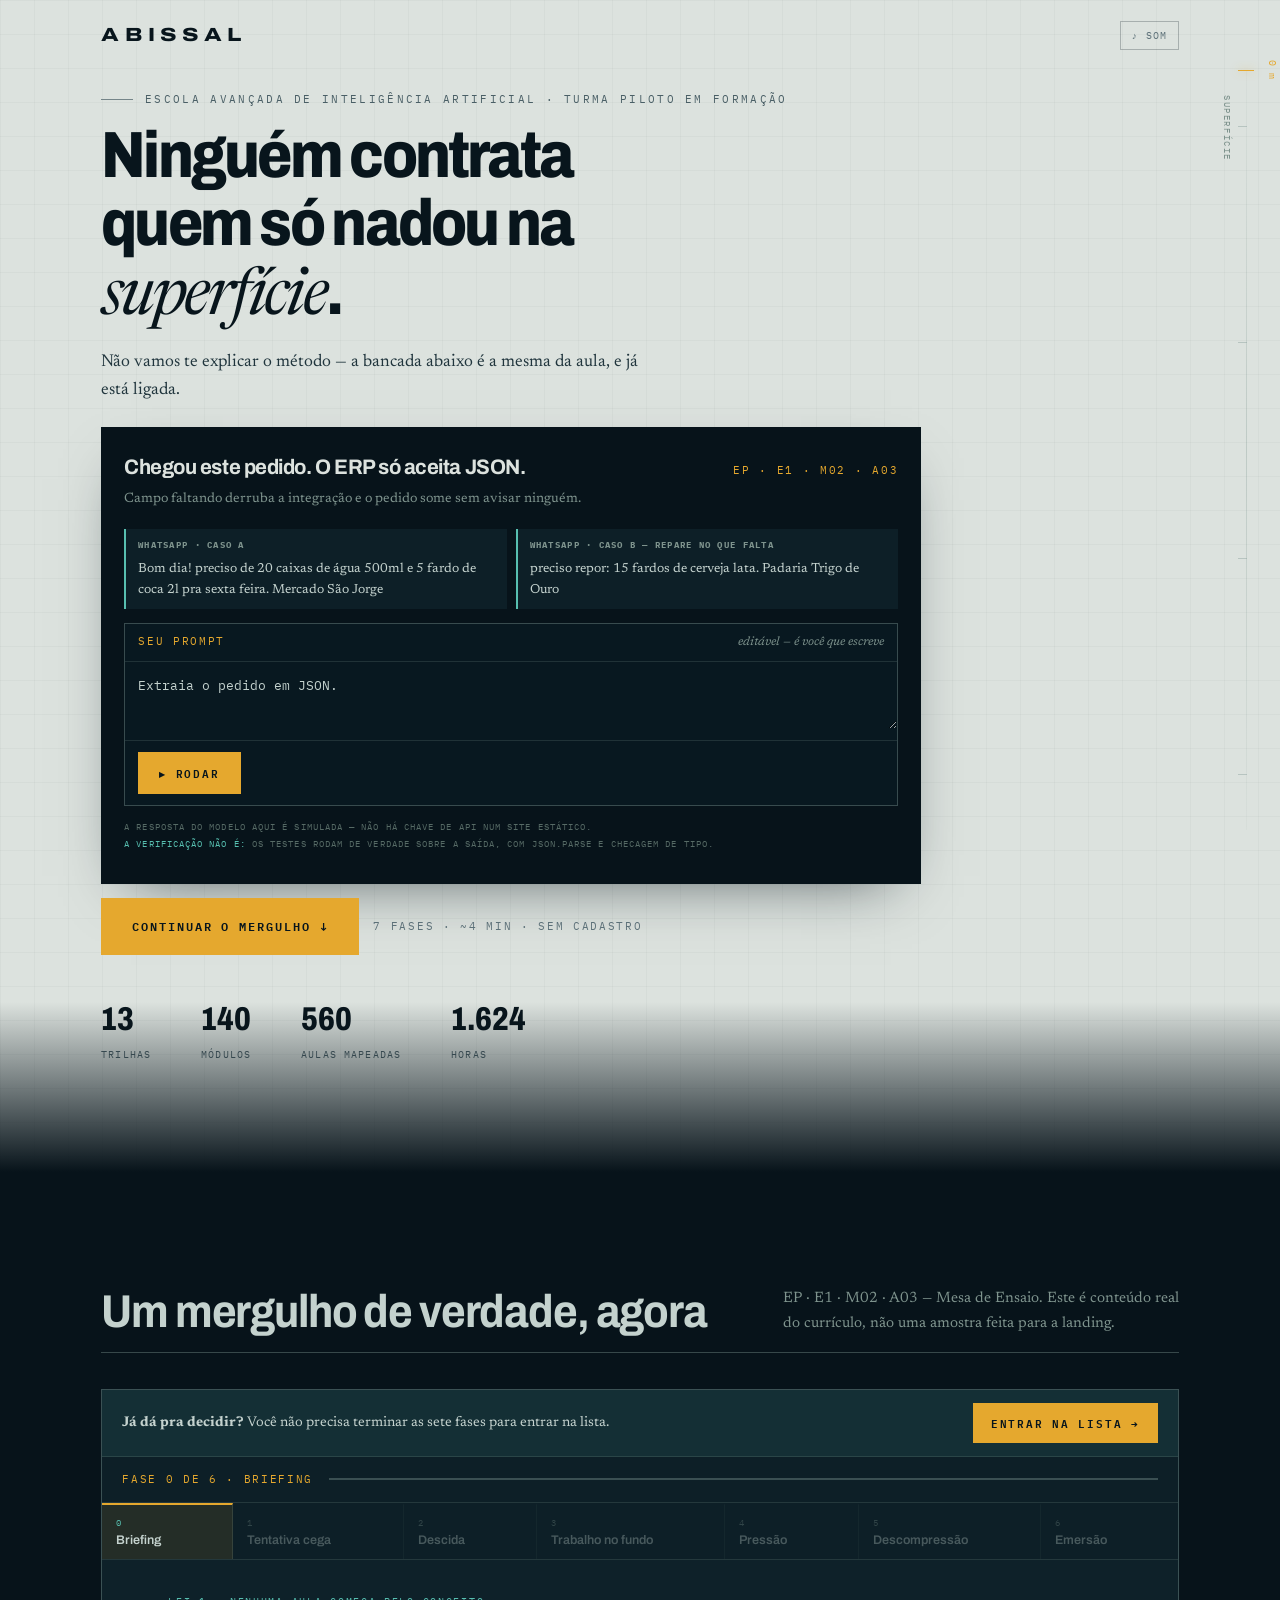
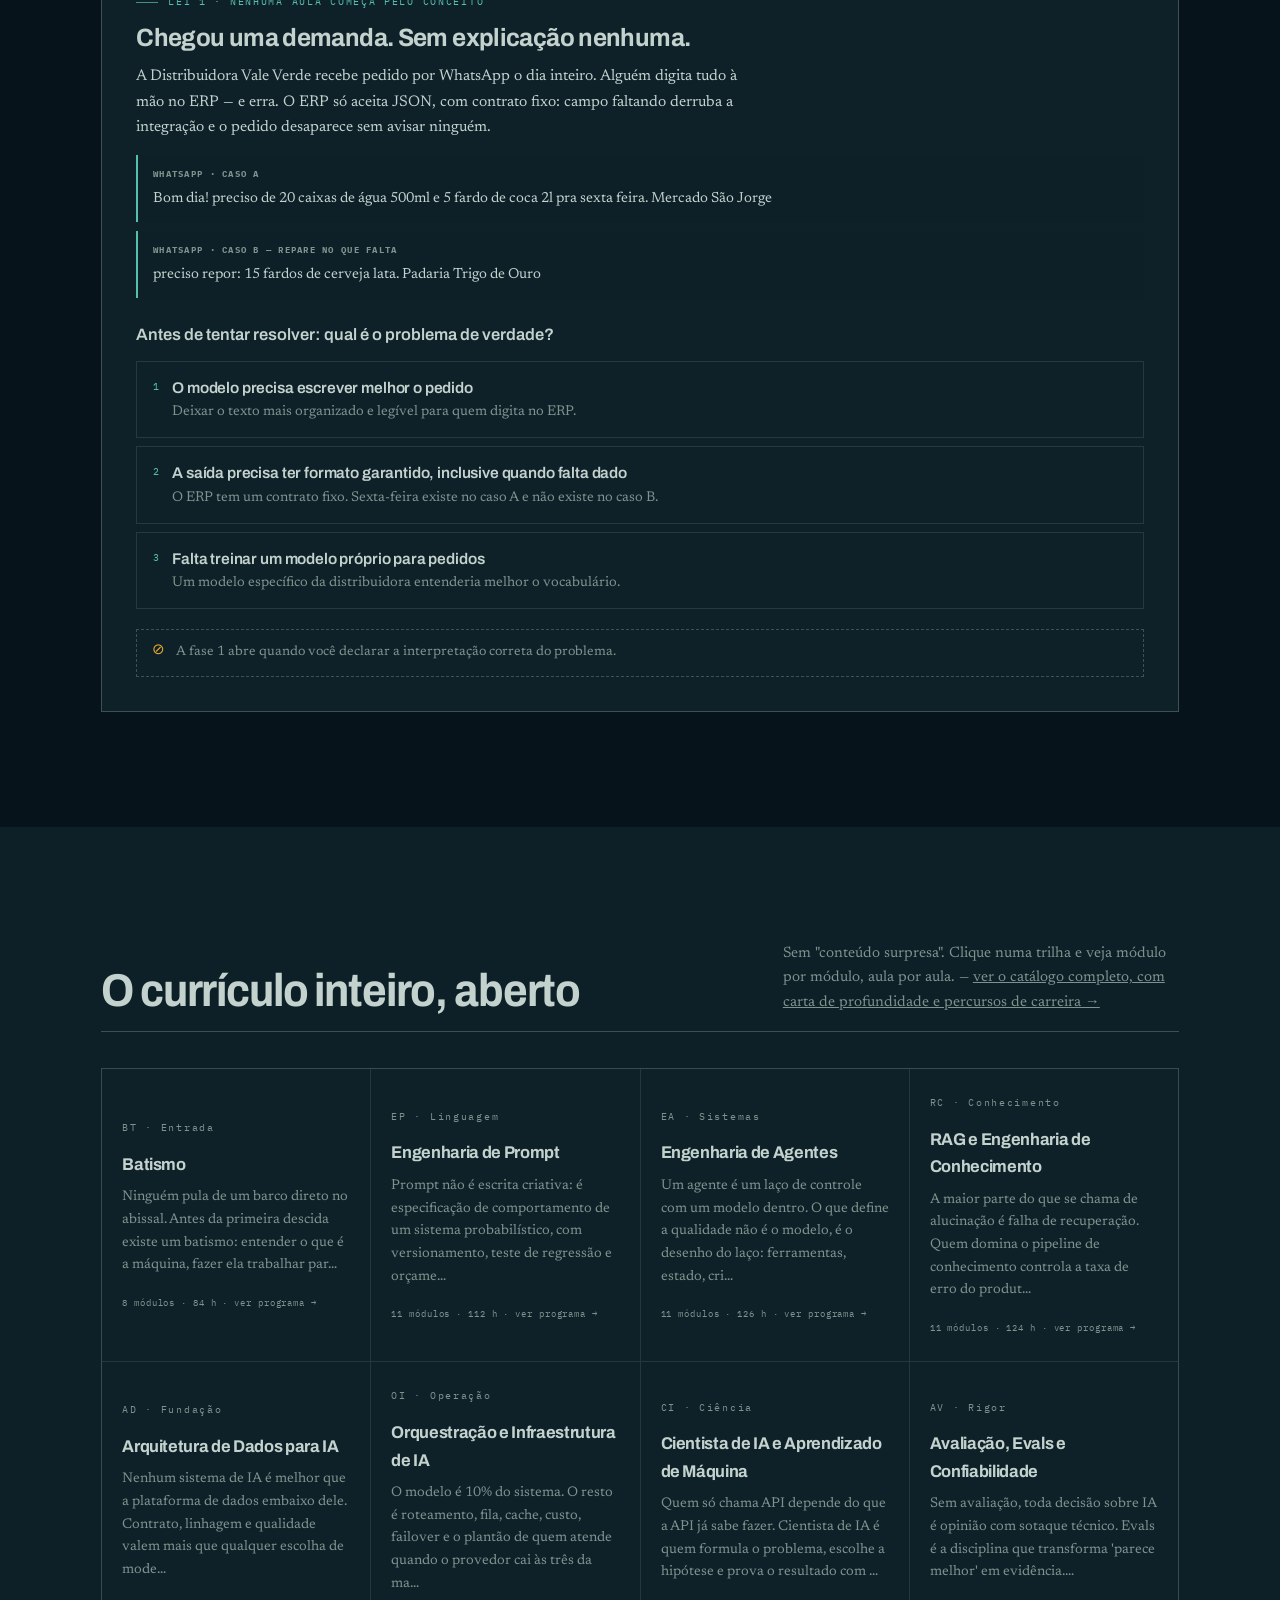
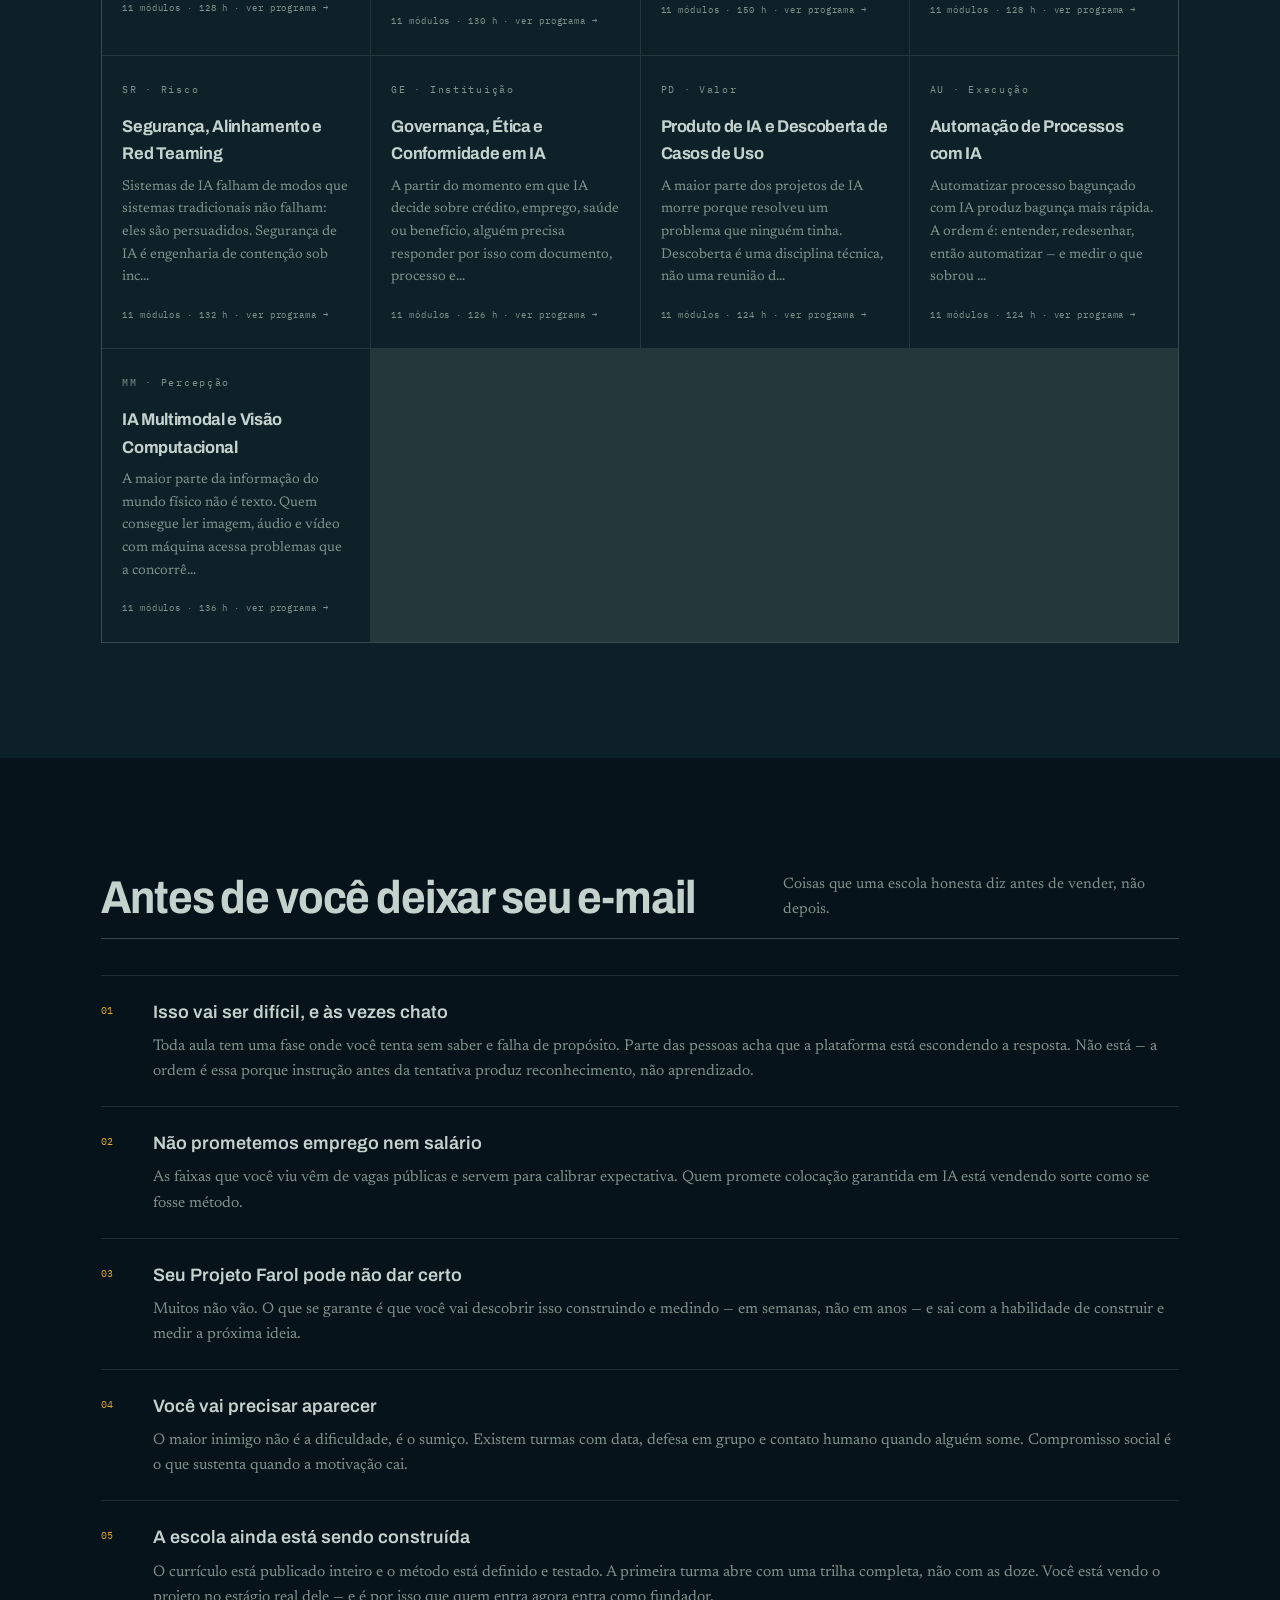
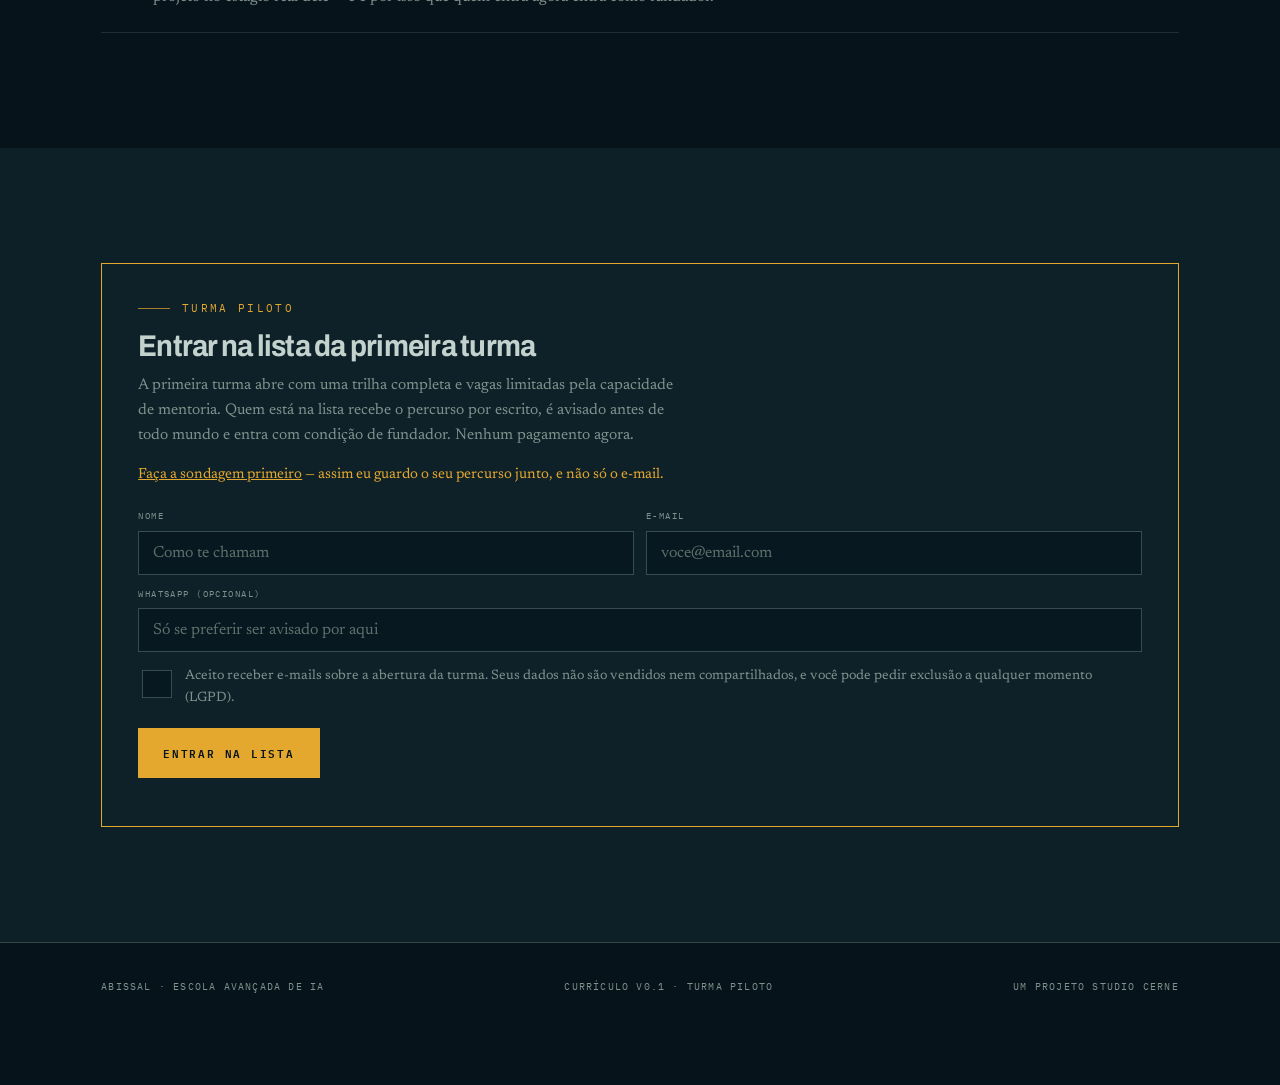
==== commit 87e1bfb1: "transforma a demonstração em laboratório: a pessoa escreve o próprio prompt A landing lia como quiz " ====
--- a/site/index.html
+++ b/site/index.html
@@ -7,11 +7,6 @@
 <meta name="description" content="Escola de IA com método de imersão. Faça um mergulho real de 4 minutos antes de decidir qualquer coisa.">
 <meta property="og:title" content="ABISSAL — Escola Avançada de IA">
 <meta property="og:description" content="Ninguém contrata quem só nadou na superfície.">
-<meta property="og:image" content="assets/logo/png/abissal-panoramica-dark-1920px.png">
-<link rel="icon" href="assets/favicon/favicon.ico" sizes="any">
-<link rel="icon" type="image/svg+xml" href="assets/favicon/favicon-dark.svg">
-<link rel="icon" type="image/png" sizes="32x32" href="assets/favicon/favicon-32.png">
-<link rel="apple-touch-icon" href="assets/favicon/apple-touch-icon.png">
 <link rel="preconnect" href="https://fonts.googleapis.com">
 <link rel="preconnect" href="https://fonts.gstatic.com" crossorigin>
 <link href="https://fonts.googleapis.com/css2?family=Archivo:wdth,wght@75..125,400..800&family=Newsreader:ital,opsz,wght@0,6..72,300..600;1,6..72,300..500&family=IBM+Plex+Mono:wght@400;500;600&display=swap" rel="stylesheet">
@@ -29,7 +24,7 @@
 </div>
 
 <div class="hud" id="hud"><div class="in">
- <span class="bm"><img src="assets/logo/svg/abissal-mark-dark.svg" alt="" aria-hidden="true">Abissal</span>
+ <span class="bm">Abissal</span>
  <a class="lk" href="#mergulho">O mergulho</a>
  <a class="lk" href="#curriculo">Currículo</a>
  <a class="lk" href="curriculo.html">Catálogo completo</a>
@@ -42,21 +37,32 @@
  <div class="gridbg" aria-hidden="true"></div>
  <div class="wrap">
   <div class="top">
-   <span class="brand"><img src="assets/logo/svg/abissal-mark-light.svg" alt="" aria-hidden="true">Abissal</span>
+   <span class="brand">Abissal</span>
    <button class="snd" id="snd" aria-pressed="false">♪ som</button>
   </div>
   <header class="hero">
    <div class="eyebrow" style="color:#4a5f66">Escola Avançada de Inteligência Artificial · turma piloto em formação</div>
-   <h1 style="margin-top:22px">Ninguém contrata quem só nadou na <em>superfície</em>.</h1>
-   <p class="lead">Escrever prompt bonito e colar num chat já está saturado — e já está sendo
-   automatizado. O trabalho que vai existir em 2030 está embaixo: quem projeta agentes, desenha a
-   arquitetura de dados, mede o que o sistema erra e responde por ele.</p>
+   <h1 style="margin-top:14px">Ninguém contrata quem só nadou na <em>superfície</em>.</h1>
+   <p class="lead">Não vamos te explicar o método — a bancada abaixo é a mesma da aula, e já está ligada.</p>
 
-   <div class="hcta">
-    <p class="hcta-t">Não vamos te explicar o método. Você vai fazer um.</p>
-    <p class="hcta-d">Um mergulho real da trilha de Engenharia de Prompt, as sete fases inteiras,
-    com as travas funcionando. Cerca de 4 minutos. Sem cadastro, sem e-mail, sem pegadinha.</p>
-    <button class="btn pri grande" id="mgIniciar">Começar o mergulho ↓</button>
+   <!-- COLD OPEN: o laboratório é a primeira coisa, não a explicação dele.
+        Prompt fraco já preenchido de propósito — a primeira ação é um clique
+        e a primeira consequência é uma falha visível (Lei 1). -->
+   <div class="hero-lab">
+    <div class="hl-h">
+     <span class="hl-t">Chegou este pedido. O ERP só aceita JSON.</span>
+     <span class="mono" style="color:var(--sulfur)">EP · E1 · M02 · A03</span>
+    </div>
+    <p class="hl-s">Campo faltando derruba a integração e o pedido some sem avisar ninguém.</p>
+    <div id="heroLab"></div>
+    <p class="hl-honesto">A resposta do modelo aqui é simulada — não há chave de API num site
+    estático.<br><b>A verificação não é:</b> os testes rodam de verdade sobre a saída, com
+    JSON.parse e checagem de tipo.</p>
+   </div>
+
+   <div class="hl-saida">
+    <button class="btn pri grande" id="mgIniciar">Continuar o mergulho ↓</button>
+    <span class="mono" style="color:#5c7078">7 fases · ~4 min · sem cadastro</span>
    </div>
 
    <!-- números calculados de data/curriculo.js em app.js: não editar à mão -->
@@ -78,6 +84,11 @@
   </div>
 
   <div class="mg">
+   <!-- saída permanente: quem se convenceu na fase 3 não precisa terminar as 7 -->
+   <div class="mg-saida" id="mgSaida" hidden>
+    <span><b>Já dá pra decidir?</b> Você não precisa terminar as sete fases para entrar na lista.</span>
+    <a class="btn pri" href="#lista">Entrar na lista →</a>
+   </div>
    <div class="mg-topo">
     <span class="mono" id="mgStat">Fase 0 de 6 · Briefing</span>
     <div class="mg-barra"><i id="mgProg"></i></div>
@@ -143,5 +154,6 @@
 
 <script src="data/curriculo.js"></script>
 <script src="assets/js/app.js"></script>
+<script src="assets/js/bancada.js"></script>
 <script src="assets/js/mergulho.js"></script>
 </body></html>
--- a/site/assets/css/style.css
+++ b/site/assets/css/style.css
@@ -42,8 +42,7 @@
 .hud{position:fixed;top:0;left:0;right:0;z-index:50;background:rgba(7,19,26,.9);backdrop-filter:blur(10px);border-bottom:1px solid var(--hair);transform:translateY(-100%);transition:transform .3s var(--ease)}
 .hud.on{transform:none}
 .hud .in{display:flex;align-items:center;gap:16px;padding:11px clamp(18px,4vw,52px);max-width:1180px;margin:0 auto}
-.hud .bm{display:inline-flex;align-items:center;gap:.55em;font-family:var(--disp);font-weight:800;font-variation-settings:"wdth" 125;font-size:13px;letter-spacing:.28em;text-transform:uppercase}
-.hud .bm img{height:1.6em;width:auto;display:block}
+.hud .bm{font-family:var(--disp);font-weight:800;font-variation-settings:"wdth" 125;font-size:13px;letter-spacing:.28em;text-transform:uppercase}
 .hud .sp{flex:1}
 .hud .lk{font-family:var(--mono);font-size:10px;letter-spacing:.14em;text-transform:uppercase;color:var(--dim);text-decoration:none}
 .hud .lk:hover{color:var(--txt)}
@@ -55,15 +54,14 @@
 .gridbg{position:absolute;inset:0;opacity:.42;background-image:linear-gradient(rgba(8,21,28,.07) 1px,transparent 1px),linear-gradient(90deg,rgba(8,21,28,.07) 1px,transparent 1px);background-size:34px 34px}
 .surface::after{content:"";position:absolute;left:0;right:0;bottom:0;height:170px;background:linear-gradient(180deg,transparent,var(--abyss));pointer-events:none}
 .top{position:relative;display:flex;justify-content:space-between;align-items:center;gap:16px;padding:20px 0;flex-wrap:wrap}
-.brand{display:inline-flex;align-items:center;gap:.5em;font-family:var(--disp);font-weight:800;font-variation-settings:"wdth" 125;font-size:19px;letter-spacing:.3em;text-transform:uppercase}
-.brand img{height:1.35em;width:auto;display:block}
+.brand{font-family:var(--disp);font-weight:800;font-variation-settings:"wdth" 125;font-size:19px;letter-spacing:.3em;text-transform:uppercase}
 .snd{font-family:var(--mono);font-size:9.5px;letter-spacing:.14em;text-transform:uppercase;color:#5c7078;border:1px solid rgba(8,21,28,.25);padding:6px 10px;transition:.15s}
 .snd:hover{border-color:var(--ink);color:var(--ink)}
 .snd[aria-pressed="true"]{background:var(--ink);color:var(--paper);border-color:var(--ink)}
-.hero{position:relative;padding:clamp(26px,5vh,64px) 0 165px}
-.hero h1{font-size:clamp(36px,7vw,92px);font-weight:800;font-variation-settings:"wdth" 86;letter-spacing:-.042em;max-width:15ch}
+.hero{position:relative;padding:clamp(12px,2.2vh,30px) 0 110px}
+.hero h1{font-size:clamp(32px,5.1vw,66px);font-weight:800;font-variation-settings:"wdth" 86;letter-spacing:-.042em;max-width:17ch}
 .hero h1 em{font-family:var(--body);font-style:italic;font-weight:400}
-.hero .lead{font-size:clamp(16.5px,1.45vw,19.5px);max-width:52ch;margin-top:24px;color:#20353d}
+.hero .lead{font-size:clamp(16px,1.35vw,18.5px);max-width:56ch;margin-top:16px;color:#20353d}
 .hnums{display:flex;gap:clamp(18px,4vw,50px);margin-top:38px;flex-wrap:wrap}
 .hnums div{font-family:var(--mono);font-size:9.5px;letter-spacing:.12em;color:#4a5f66;text-transform:uppercase}
 .hnums b{display:block;font-family:var(--disp);font-size:clamp(23px,3vw,33px);font-weight:800;font-variation-settings:"wdth" 78;color:var(--ink);letter-spacing:0}
@@ -226,6 +224,56 @@
 .mg-trava-nota{margin-top:20px}
 .trava{display:flex;gap:11px;align-items:flex-start;border:1px dashed var(--hair2);padding:12px 15px;font-size:13.5px;color:var(--dim)}
 .trava-i{color:var(--sulfur);font-size:15px;line-height:1.2;flex:none}
+
+/* ---- bancada: o laboratório de verdade ---- */
+.bnc{margin:18px 0}
+.bnc-ed{border:1px solid var(--hair2);background:#081820;margin-top:14px}
+.bnc-rot{display:flex;justify-content:space-between;gap:12px;align-items:baseline;padding:9px 13px;border-bottom:1px solid var(--hair);color:var(--sulfur);flex-wrap:wrap}
+.bnc-rot span{font-family:var(--body);font-size:12px;letter-spacing:0;text-transform:none;color:var(--dim);font-style:italic}
+.bnc-ed textarea{border:0;background:transparent;font-family:var(--mono);font-size:12.5px;line-height:1.65;min-height:112px;resize:vertical;padding:13px}
+.bnc-ed textarea:focus{border:0;outline:none;background:rgba(87,191,176,.04)}
+.bnc.compacta .bnc-ed textarea{min-height:60px}
+.bnc-acoes{display:flex;align-items:center;gap:16px;padding:11px 13px;border-top:1px solid var(--hair);flex-wrap:wrap}
+.bnc-rodar{padding:11px 20px}
+.bnc-rodar:disabled{opacity:.5;cursor:wait}
+.bnc-dica{font-family:var(--mono);font-size:9.5px;letter-spacing:.14em;text-transform:uppercase;color:var(--dim);border-bottom:1px dashed var(--hair2);padding-bottom:2px}
+.bnc-dica:hover{color:var(--hydro);border-color:var(--hydro)}
+.bnc-dicas{border-top:1px solid var(--hair);padding:13px 15px;font-size:14px;background:var(--shelf)}
+.bnc-dicas b{font-family:var(--disp);font-size:14px;display:block;margin-bottom:7px;font-variation-settings:"wdth" 100}
+.bnc-dicas ul{margin:0;padding-left:19px;color:var(--dim)}
+.bnc-dicas li{margin-bottom:5px}
+.bnc-term{margin-top:14px}
+.bnc-run{color:var(--hydro);display:flex;align-items:center;gap:9px;padding:9px 0}
+.bnc-run i{display:inline-block;width:7px;height:13px;background:var(--hydro);animation:pisca .85s steps(2) infinite}
+@keyframes pisca{0%,50%{opacity:1}51%,100%{opacity:0}}
+.vchk.pend{opacity:.42}
+.vchk.pend .mk{color:var(--dim)}
+.vchk .falhou{color:var(--alert)}
+.bnc-veredito{border-left:2px solid var(--alert);background:rgba(217,97,74,.07);padding:13px 16px;margin-top:12px;font-size:14.5px;color:var(--dim);animation:fade .4s var(--ease) both}
+.bnc-veredito b{font-family:var(--disp);color:var(--txt);display:block;margin-bottom:4px;font-variation-settings:"wdth" 100}
+.bnc-veredito.pass{border-left-color:var(--hydro);background:rgba(87,191,176,.09)}
+.bnc-veredito.pass b{color:var(--hydro);margin-bottom:0}
+.bnc-veredito .bnc-v-t{display:block}
+.bnc-veredito .btn{margin-top:13px}
+
+/* bancada de abertura, dentro do hero claro */
+.hero-lab{background:var(--abyss);color:var(--txt);border:1px solid rgba(8,21,28,.22);padding:clamp(14px,2vw,22px);margin-top:22px;max-width:820px;box-shadow:0 22px 60px -30px rgba(8,21,28,.7)}
+.hero-lab .hl-h{display:flex;justify-content:space-between;gap:14px;align-items:baseline;flex-wrap:wrap;margin-bottom:4px}
+.hero-lab .hl-t{font-family:var(--disp);font-size:clamp(17px,2vw,21px);font-weight:700;font-variation-settings:"wdth" 96;letter-spacing:-.022em;color:var(--paper)}
+.hero-lab .hl-s{font-size:13.5px;color:var(--dim);max-width:62ch;margin:5px 0 11px}
+.hero-lab .bnc{margin-bottom:0}
+.hero-lab .zap{font-size:13px;margin-bottom:0;padding:9px 12px}
+/* as duas mensagens lado a lado: sobe a bancada para dentro da primeira tela */
+.hero-lab .bnc-msgs{display:grid;gap:9px;margin-bottom:9px}
+@media(min-width:720px){.hero-lab .bnc-msgs{grid-template-columns:1fr 1fr}}
+.hl-saida{display:flex;gap:14px;align-items:center;flex-wrap:wrap;margin-top:14px}
+.hl-honesto{font-family:var(--mono);font-size:9px;letter-spacing:.12em;text-transform:uppercase;color:#566a65;margin-top:12px;line-height:1.9}
+.hl-honesto b{color:var(--hydro);font-weight:400}
+
+/* saída permanente para a lista, assim que a pessoa passa numa verificação */
+.mg-saida{display:flex;align-items:center;justify-content:space-between;gap:14px;padding:13px 20px;background:rgba(87,191,176,.09);border-bottom:1px solid var(--hair);flex-wrap:wrap;animation:fade .5s var(--ease) both}
+.mg-saida span{font-size:14px;color:var(--txt)}
+.mg-saida .btn{padding:10px 17px}
 
 /* descompressão */
 .f5-linha{display:flex;justify-content:space-between;align-items:center;gap:14px;margin-top:14px;flex-wrap:wrap}
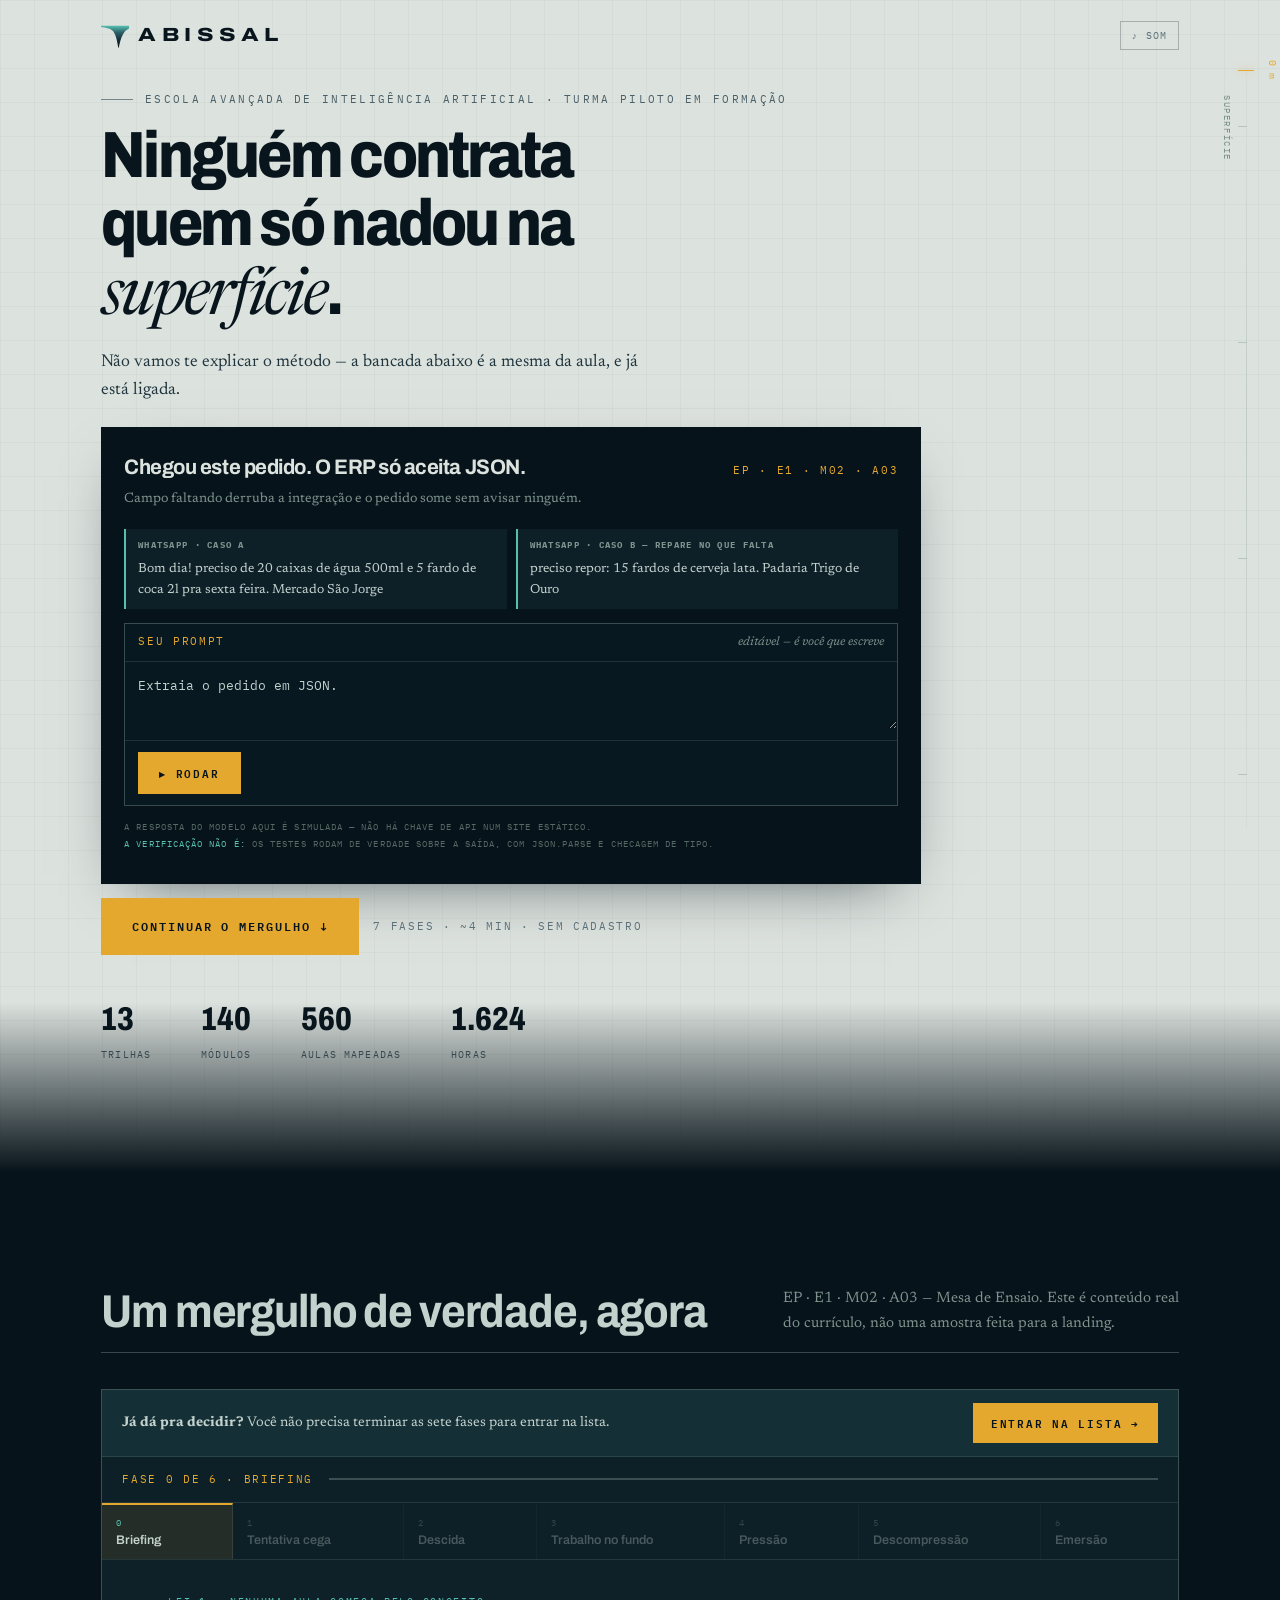
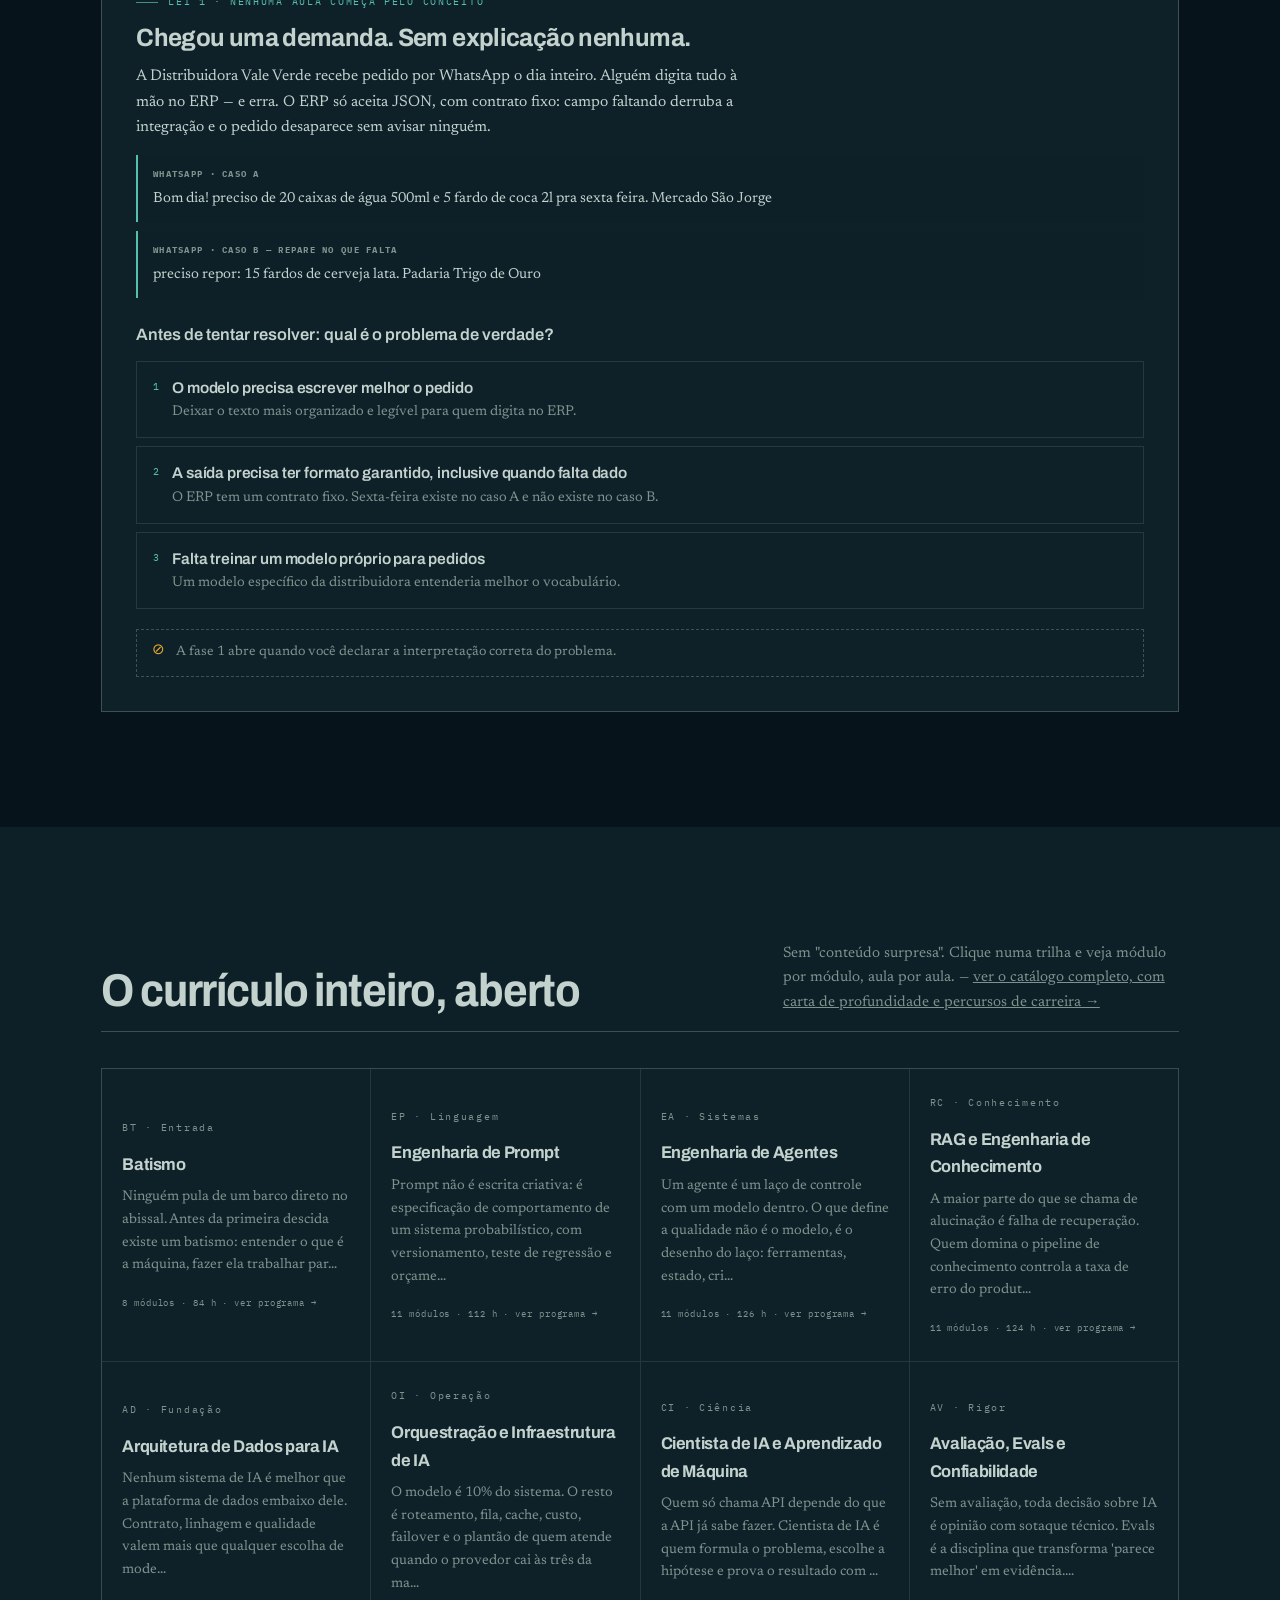
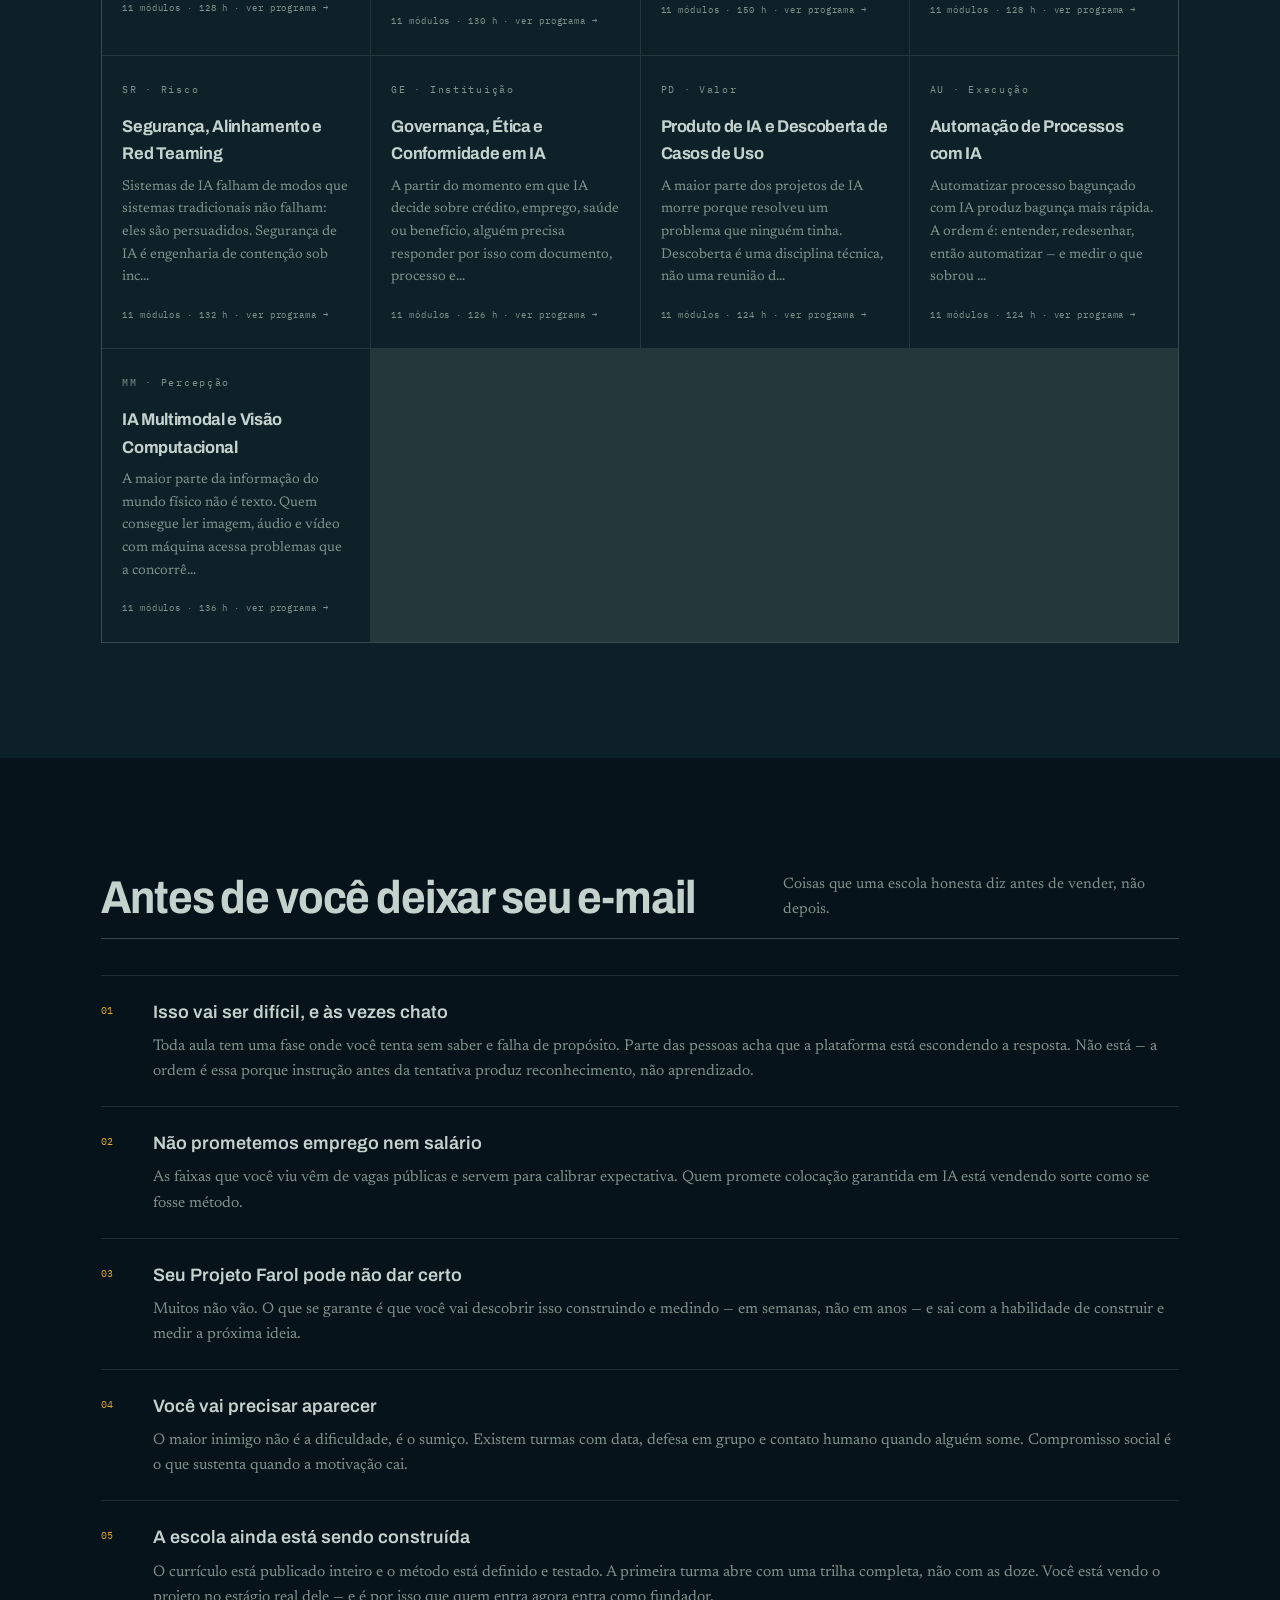
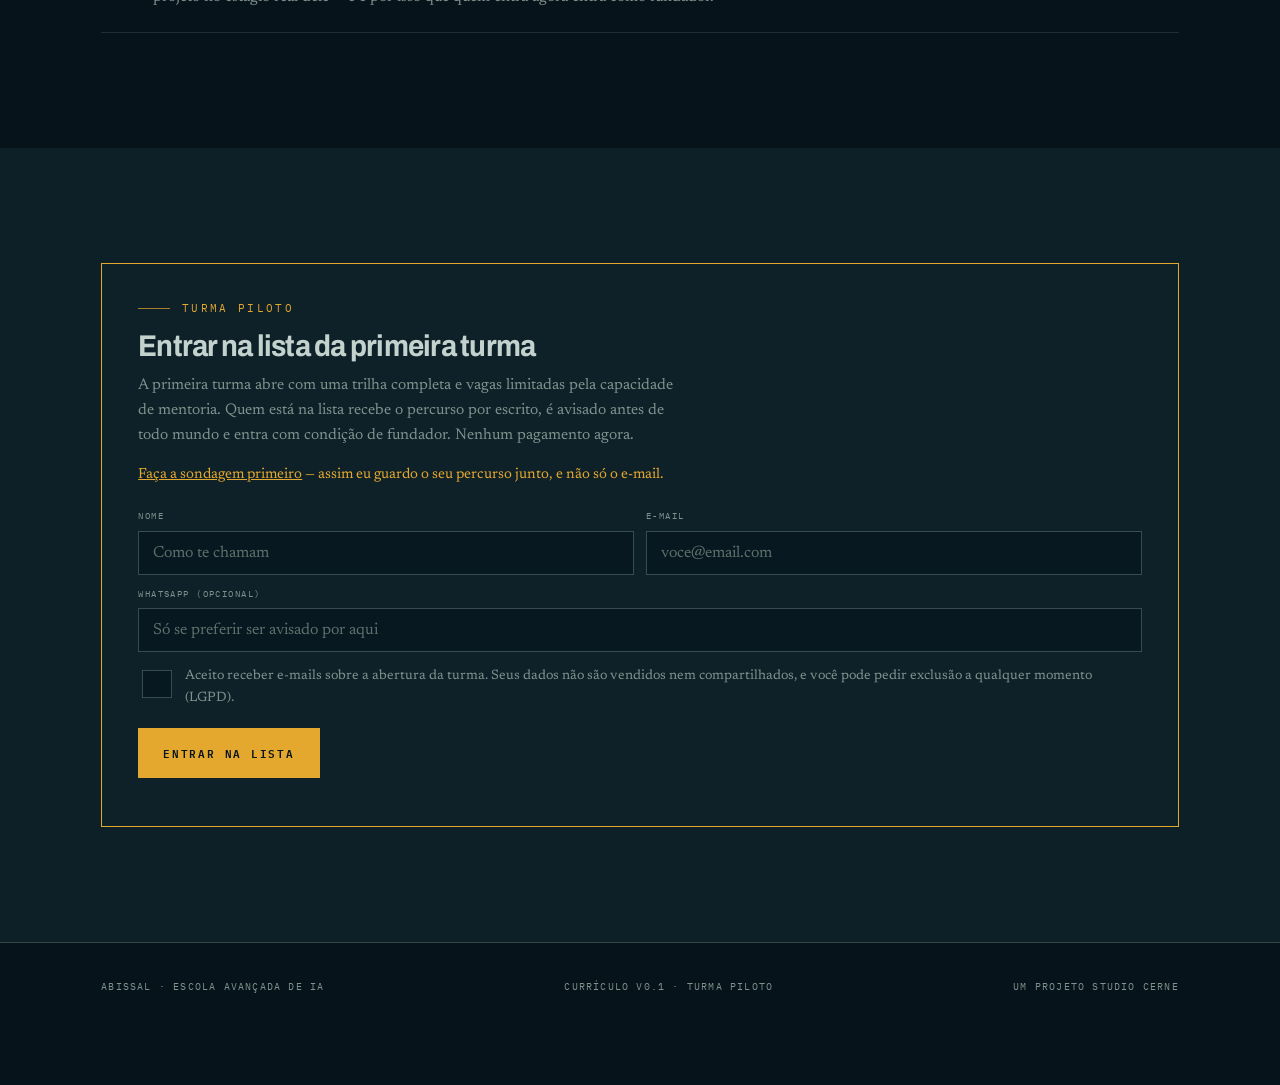
==== commit 131a67e5: "integra main (PR #6) no branch do laboratório" ====
--- a/site/index.html
+++ b/site/index.html
@@ -7,6 +7,11 @@
 <meta name="description" content="Escola de IA com método de imersão. Faça um mergulho real de 4 minutos antes de decidir qualquer coisa.">
 <meta property="og:title" content="ABISSAL — Escola Avançada de IA">
 <meta property="og:description" content="Ninguém contrata quem só nadou na superfície.">
+<meta property="og:image" content="assets/logo/png/abissal-panoramica-dark-1920px.png">
+<link rel="icon" href="assets/favicon/favicon.ico" sizes="any">
+<link rel="icon" type="image/svg+xml" href="assets/favicon/favicon-dark.svg">
+<link rel="icon" type="image/png" sizes="32x32" href="assets/favicon/favicon-32.png">
+<link rel="apple-touch-icon" href="assets/favicon/apple-touch-icon.png">
 <link rel="preconnect" href="https://fonts.googleapis.com">
 <link rel="preconnect" href="https://fonts.gstatic.com" crossorigin>
 <link href="https://fonts.googleapis.com/css2?family=Archivo:wdth,wght@75..125,400..800&family=Newsreader:ital,opsz,wght@0,6..72,300..600;1,6..72,300..500&family=IBM+Plex+Mono:wght@400;500;600&display=swap" rel="stylesheet">
@@ -24,7 +29,7 @@
 </div>
 
 <div class="hud" id="hud"><div class="in">
- <span class="bm">Abissal</span>
+ <span class="bm"><img src="assets/logo/svg/abissal-mark-dark.svg" alt="" aria-hidden="true">Abissal</span>
  <a class="lk" href="#mergulho">O mergulho</a>
  <a class="lk" href="#curriculo">Currículo</a>
  <a class="lk" href="curriculo.html">Catálogo completo</a>
@@ -37,7 +42,7 @@
  <div class="gridbg" aria-hidden="true"></div>
  <div class="wrap">
   <div class="top">
-   <span class="brand">Abissal</span>
+   <span class="brand"><img src="assets/logo/svg/abissal-mark-light.svg" alt="" aria-hidden="true">Abissal</span>
    <button class="snd" id="snd" aria-pressed="false">♪ som</button>
   </div>
   <header class="hero">
--- a/site/assets/css/style.css
+++ b/site/assets/css/style.css
@@ -42,7 +42,8 @@
 .hud{position:fixed;top:0;left:0;right:0;z-index:50;background:rgba(7,19,26,.9);backdrop-filter:blur(10px);border-bottom:1px solid var(--hair);transform:translateY(-100%);transition:transform .3s var(--ease)}
 .hud.on{transform:none}
 .hud .in{display:flex;align-items:center;gap:16px;padding:11px clamp(18px,4vw,52px);max-width:1180px;margin:0 auto}
-.hud .bm{font-family:var(--disp);font-weight:800;font-variation-settings:"wdth" 125;font-size:13px;letter-spacing:.28em;text-transform:uppercase}
+.hud .bm{display:inline-flex;align-items:center;gap:.55em;font-family:var(--disp);font-weight:800;font-variation-settings:"wdth" 125;font-size:13px;letter-spacing:.28em;text-transform:uppercase}
+.hud .bm img{height:1.6em;width:auto;display:block}
 .hud .sp{flex:1}
 .hud .lk{font-family:var(--mono);font-size:10px;letter-spacing:.14em;text-transform:uppercase;color:var(--dim);text-decoration:none}
 .hud .lk:hover{color:var(--txt)}
@@ -54,7 +55,8 @@
 .gridbg{position:absolute;inset:0;opacity:.42;background-image:linear-gradient(rgba(8,21,28,.07) 1px,transparent 1px),linear-gradient(90deg,rgba(8,21,28,.07) 1px,transparent 1px);background-size:34px 34px}
 .surface::after{content:"";position:absolute;left:0;right:0;bottom:0;height:170px;background:linear-gradient(180deg,transparent,var(--abyss));pointer-events:none}
 .top{position:relative;display:flex;justify-content:space-between;align-items:center;gap:16px;padding:20px 0;flex-wrap:wrap}
-.brand{font-family:var(--disp);font-weight:800;font-variation-settings:"wdth" 125;font-size:19px;letter-spacing:.3em;text-transform:uppercase}
+.brand{display:inline-flex;align-items:center;gap:.5em;font-family:var(--disp);font-weight:800;font-variation-settings:"wdth" 125;font-size:19px;letter-spacing:.3em;text-transform:uppercase}
+.brand img{height:1.35em;width:auto;display:block}
 .snd{font-family:var(--mono);font-size:9.5px;letter-spacing:.14em;text-transform:uppercase;color:#5c7078;border:1px solid rgba(8,21,28,.25);padding:6px 10px;transition:.15s}
 .snd:hover{border-color:var(--ink);color:var(--ink)}
 .snd[aria-pressed="true"]{background:var(--ink);color:var(--paper);border-color:var(--ink)}
